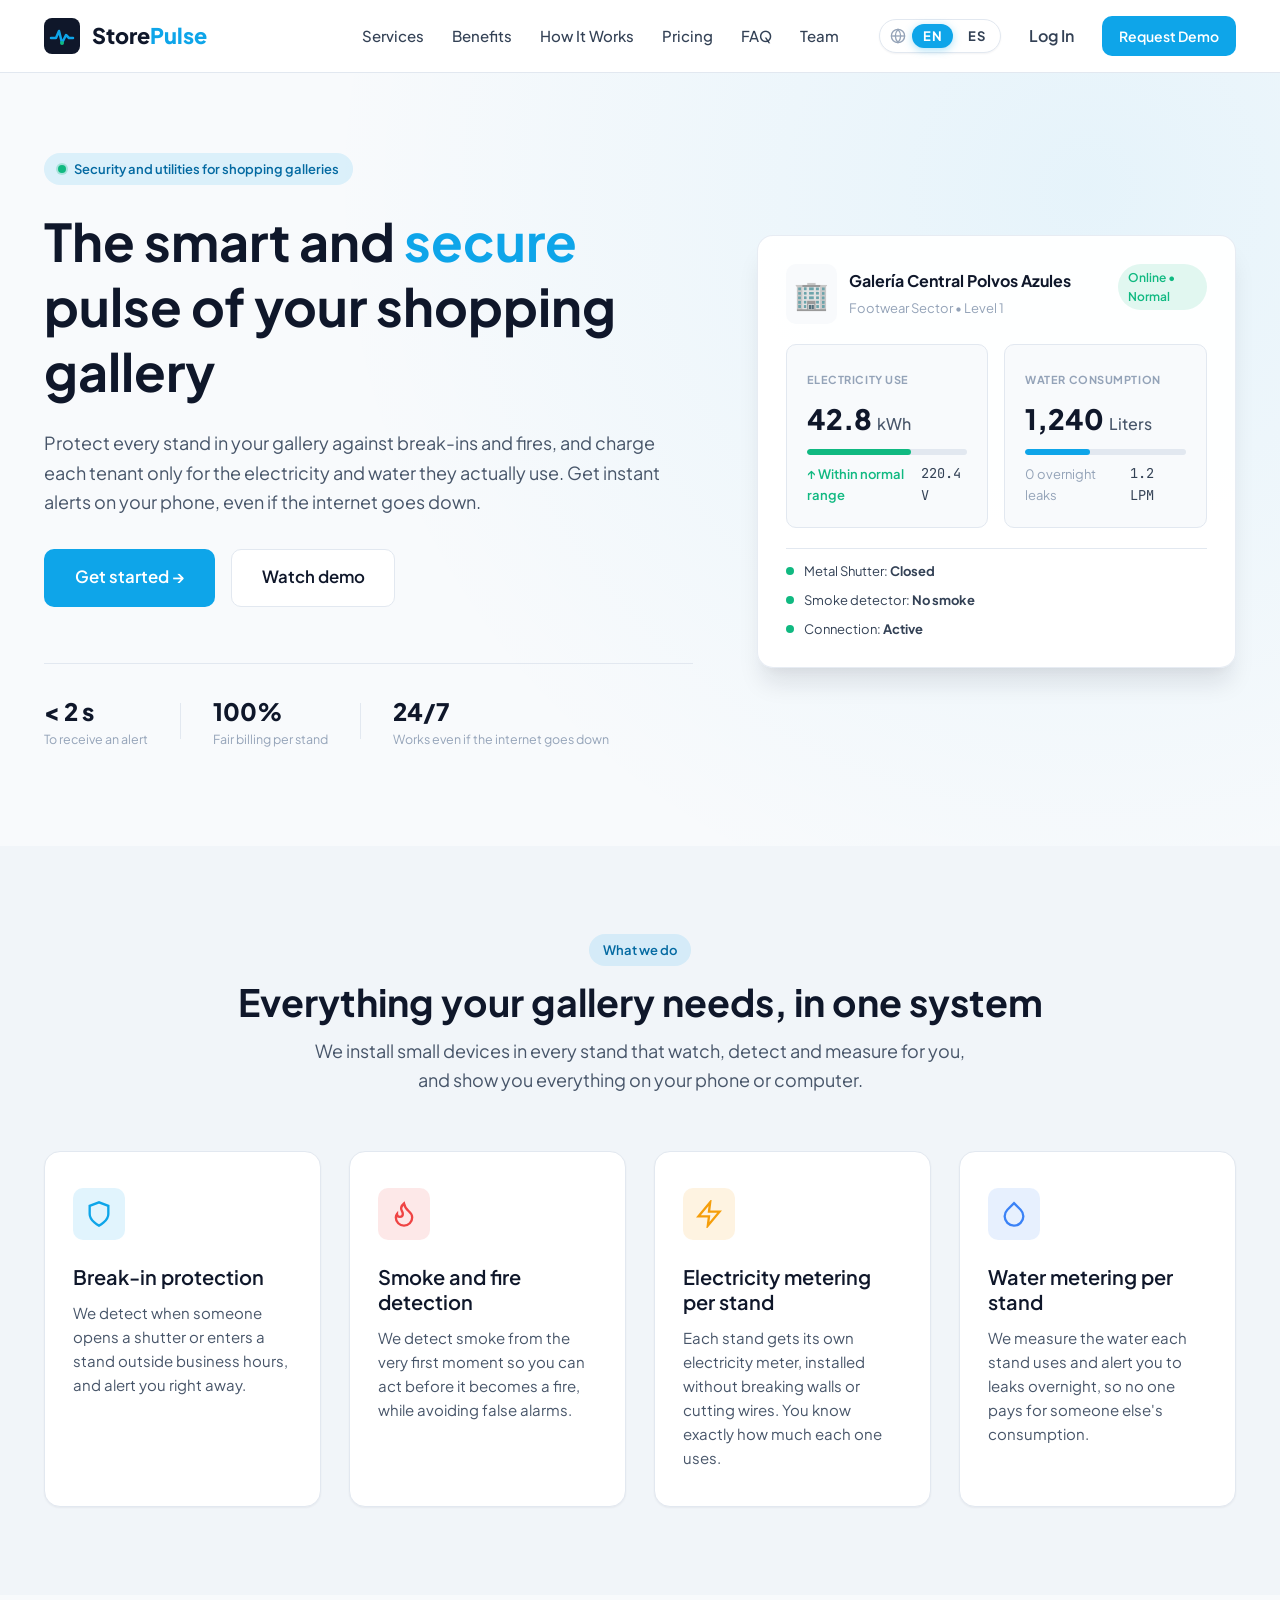
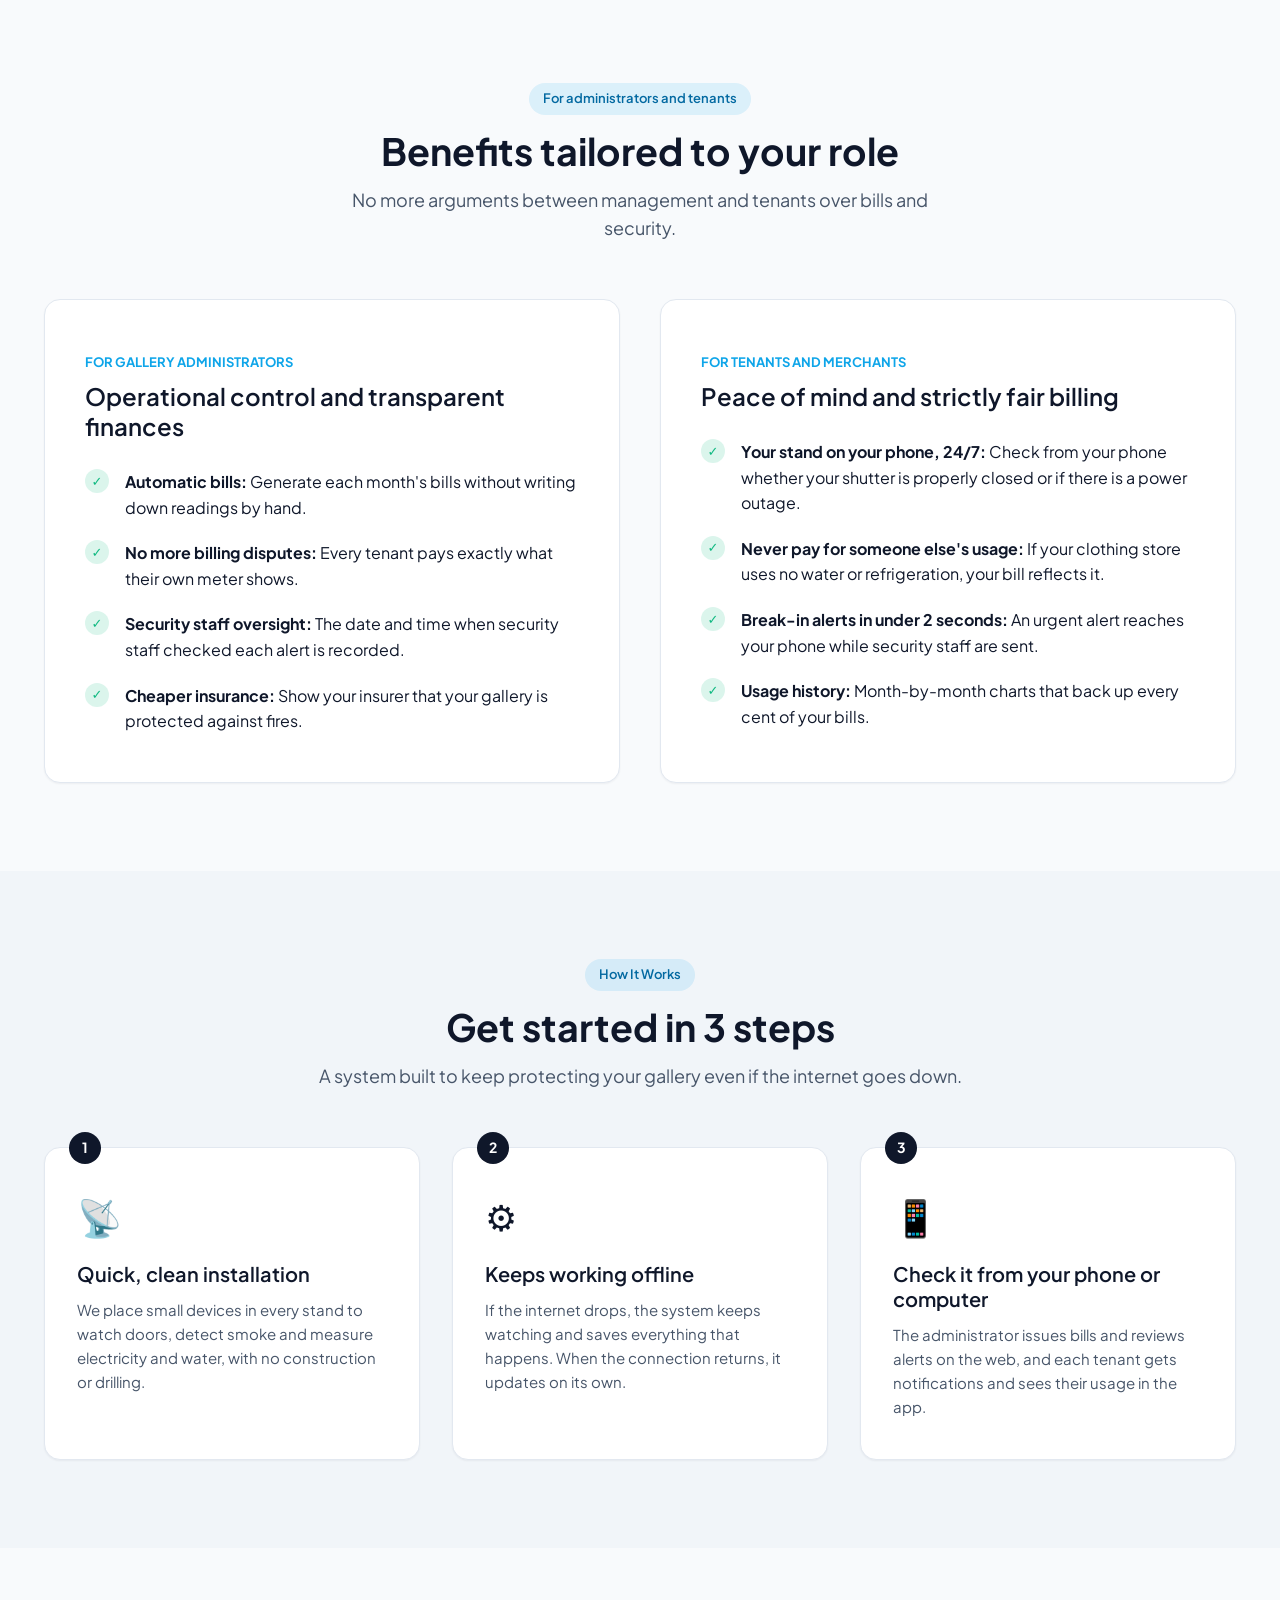
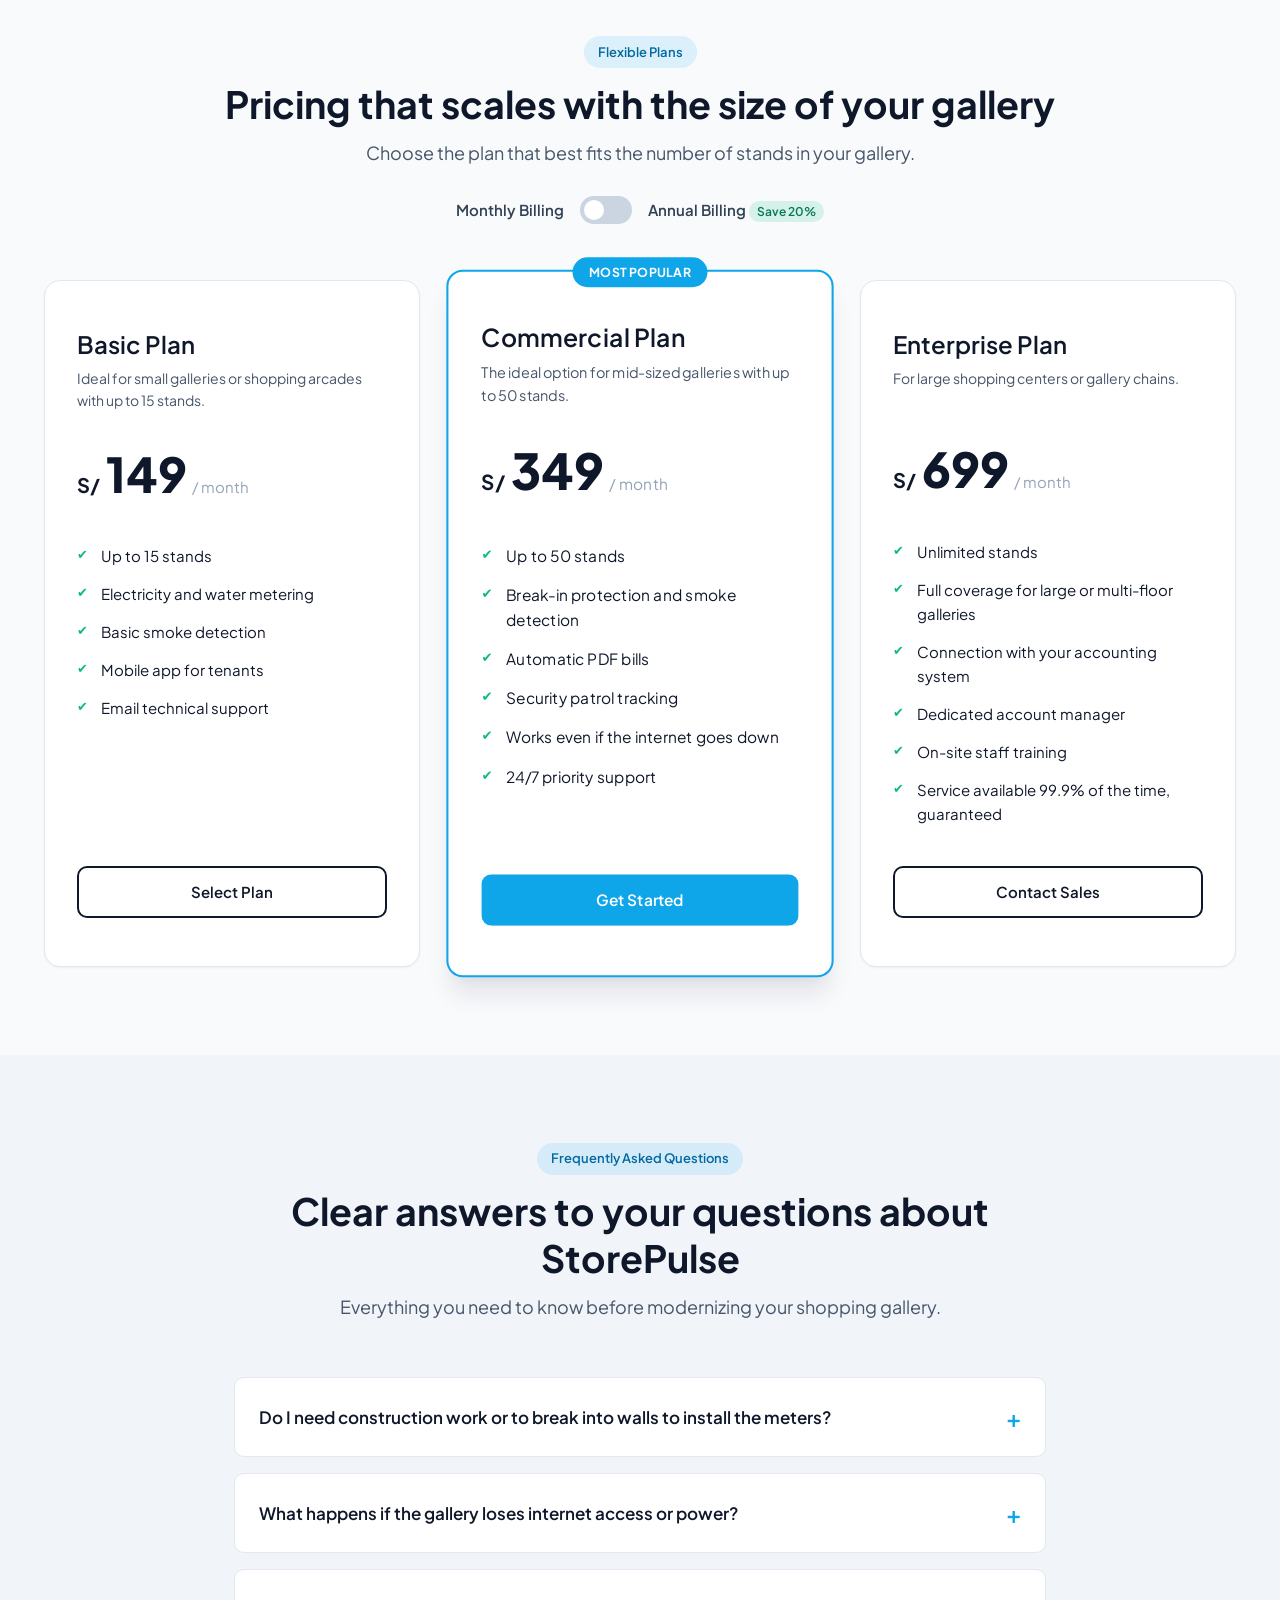
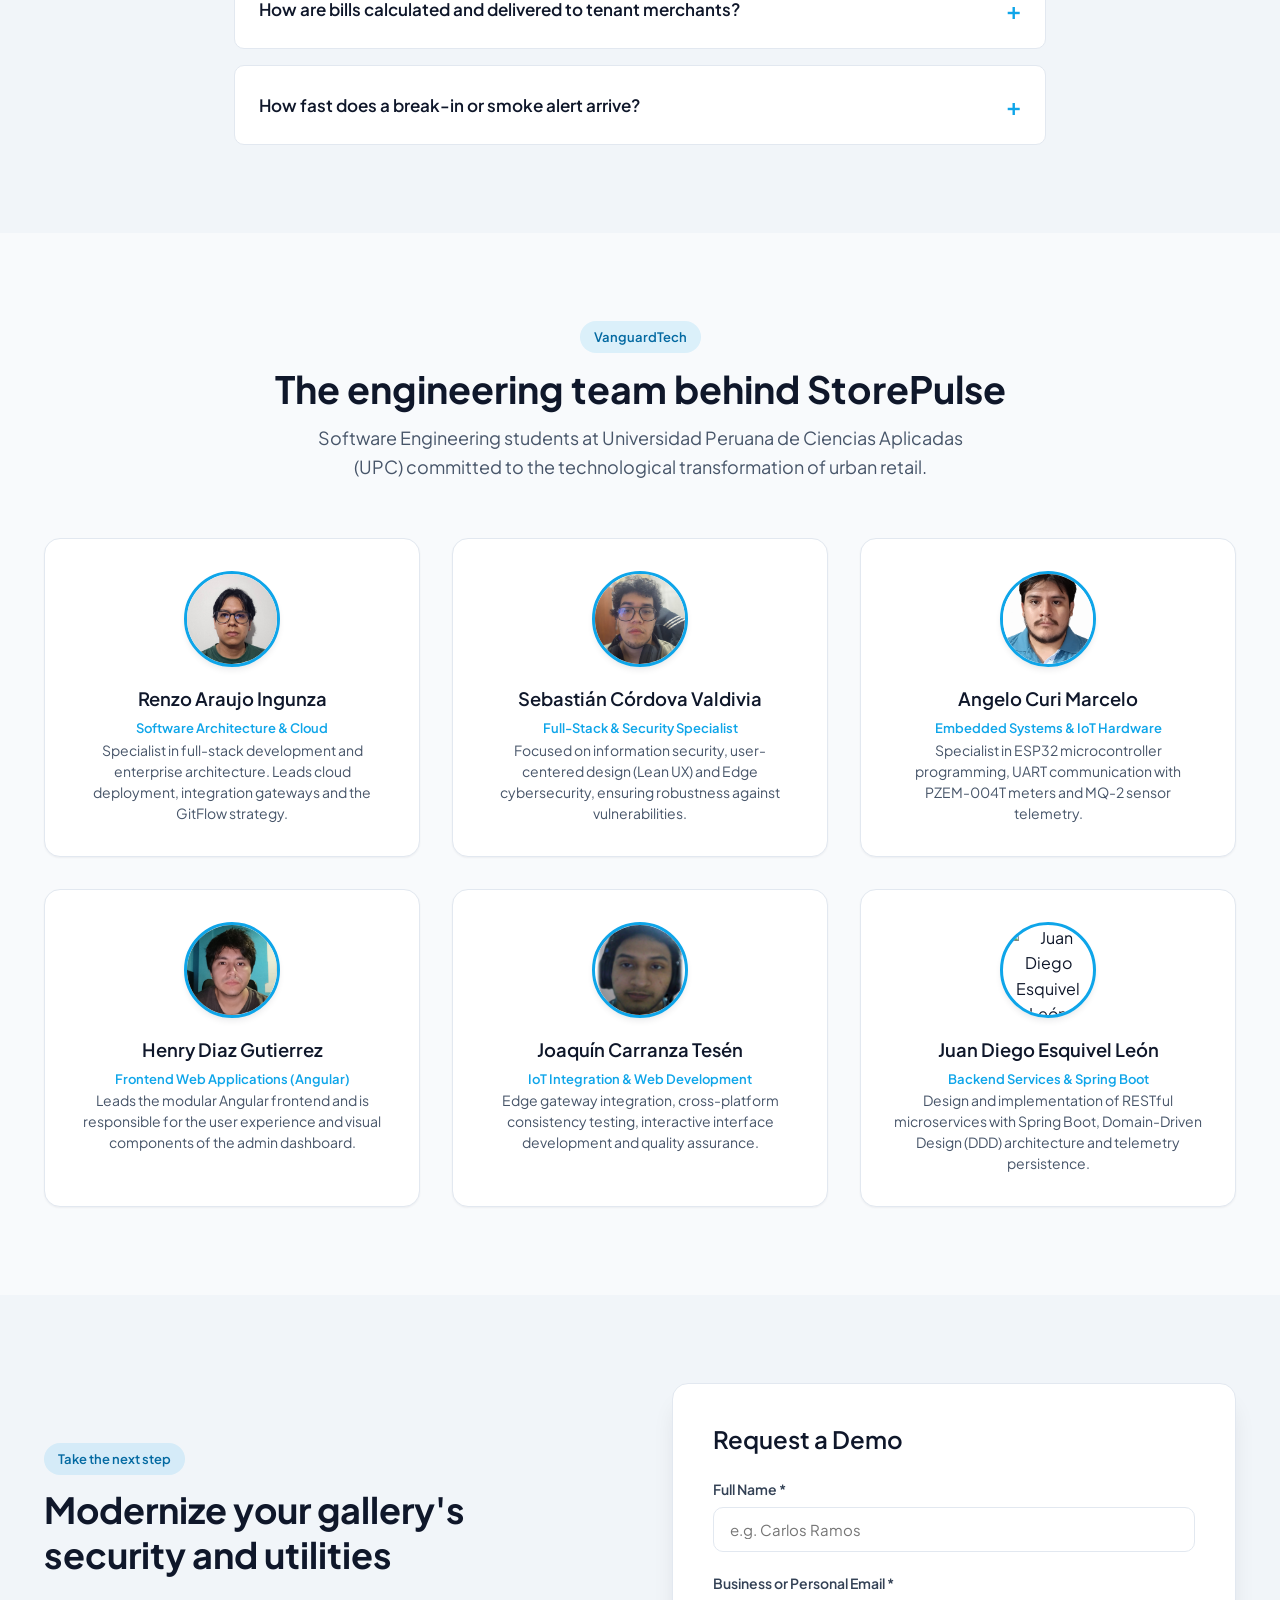
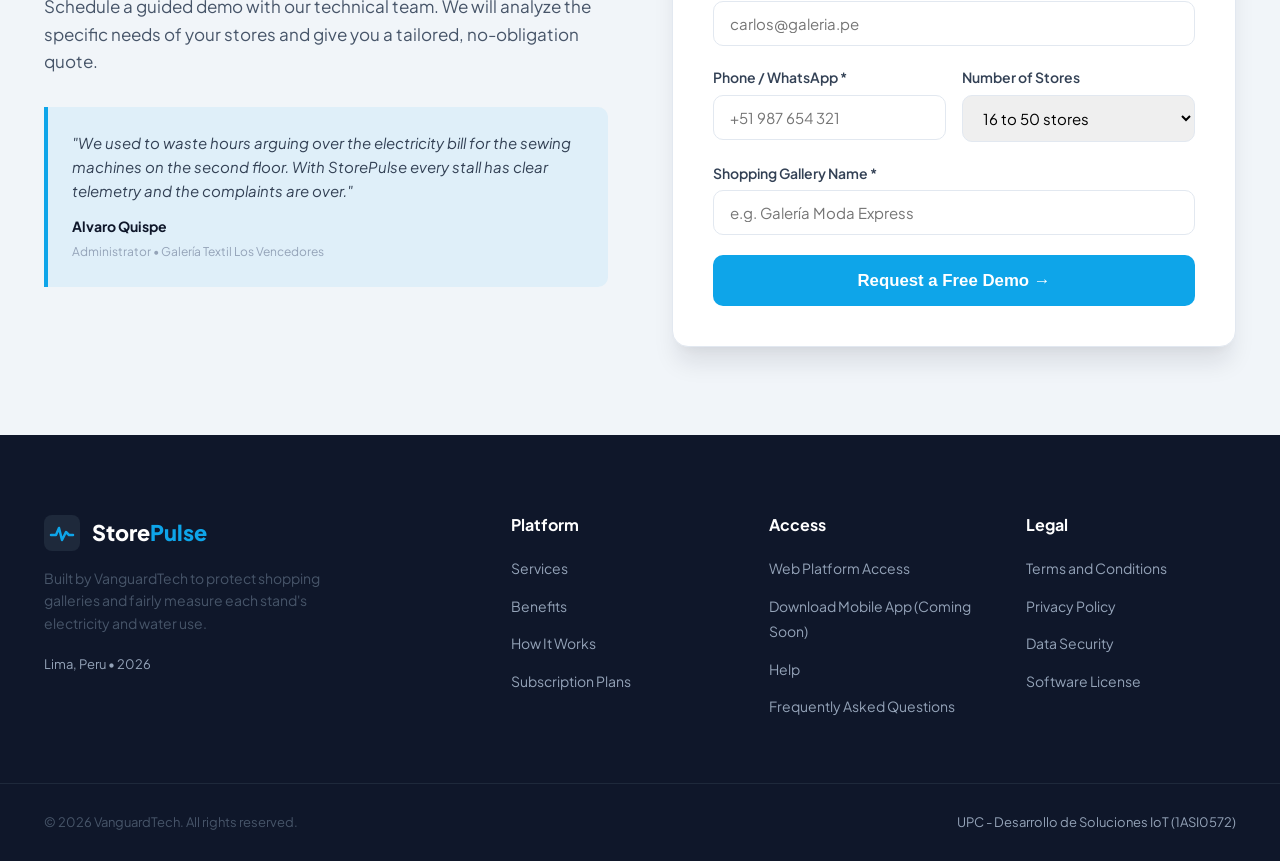
==== index.html @ ed956522 "feat: update team photo references" ====
<!DOCTYPE html>
<html lang="en">
<head>
    <meta charset="UTF-8">
    <meta name="viewport" content="width=device-width, initial-scale=1.0">
    <title data-i18n="meta.title">StorePulse | El pulso inteligente y seguro de tu galería comercial</title>

    <!-- SEO & Metadatos Canónicos -->
    <meta name="description" data-i18n-content="meta.description" content="Plataforma IoT de supervisión perimetral, detección temprana de incendios y sub-medición justa de luz y agua para galerías comerciales urbanas por VanguardTech.">
    <meta name="keywords" content="IoT, galería comercial, submedición, PZEM-004T, detección de humo, ESP32, seguridad perimetral, telemetría comercial, VanguardTech, StorePulse">
    <meta name="author" content="VanguardTech">
    <meta name="robots" content="index, follow">

    <!-- Open Graph / Redes Sociales -->
    <meta property="og:type" content="website">
    <meta property="og:title" content="StorePulse | Seguridad y cobro justo de luz y agua para galerías comerciales">
    <meta property="og:description" content="Protege cada stand contra robos e incendios, y acaba con las discusiones por los recibos de luz y agua.">
    <meta property="og:image" content="assets/branding/storepulse-preview.png">
    <meta property="og:url" content="https://storepulse.vanguardtech.pe/">

    <!-- Tipografía Oficial: Plus Jakarta Sans & JetBrains Mono -->
    <link rel="preconnect" href="https://fonts.googleapis.com">
    <link rel="preconnect" href="https://fonts.gstatic.com" crossorigin>
    <link href="https://fonts.googleapis.com/css2?family=JetBrains+Mono:wght@400;500;600&family=Plus+Jakarta+Sans:wght@400;500;600;700;800&display=swap" rel="stylesheet">

    <link rel="stylesheet" href="public/assets/styles/styles.css">
    <link rel="icon" type="image/svg+xml" href="data:image/svg+xml,<svg xmlns='http://www.w3.org/2000/svg' viewBox='0 0 24 24' fill='%230EA5E9'><path d='M12 2L2 7l10 5 10-5-10-5zm0 9l2.5-1.25L12 8.5l-2.5 1.25L12 11zm0 2.5l-5-2.5-5 2.5L12 22l10-8.5-5-2.5-5 2.5z'/></svg>">
</head>
<body>

<!-- ========================================================================= -->
<!-- 1. HEADER / NAVBAR STICKY (VS-01, VS-06)                                   -->
<!-- ========================================================================= -->
<header class="navbar" id="navbar">
    <div class="nav-container">
        <a href="#inicio" class="nav-brand">
            <!-- Logotipo SVG integrado -->
            <svg class="brand-logo" viewBox="0 0 36 36" fill="none" xmlns="http://www.w3.org/2000/svg">
                <rect width="36" height="36" rx="8" fill="#0F172A"/>
                <path d="M7 20L12 20L15 13L18 25L22 17L25 20L29 20" stroke="#0EA5E9" stroke-width="2.5" stroke-linecap="round" stroke-linejoin="round"/>
                <circle cx="18" cy="25" r="2" fill="#10B981"/>
            </svg>
            <span class="brand-text">Store<span class="brand-accent">Pulse</span></span>
        </a>

        <nav class="nav-menu" id="navMenu">
            <ul class="nav-links">
                <li><a href="#servicios" class="nav-link" data-i18n="nav.services">Servicios</a></li>
                <li><a href="#beneficios" class="nav-link" data-i18n="nav.benefits">Beneficios</a></li>
                <li><a href="#como-funciona" class="nav-link" data-i18n="nav.howItWorks">Cómo Funciona</a></li>
                <li><a href="#planes" class="nav-link" data-i18n="nav.plans">Planes</a></li>
                <li><a href="#faq" class="nav-link" data-i18n="nav.faq">FAQ</a></li>
                <li><a href="#equipo" class="nav-link" data-i18n="nav.team">Equipo</a></li>
            </ul>

            <div class="nav-actions">
                <!-- Selector de idioma ES / EN -->
                <div class="lang-switch" role="group" aria-label="Language" data-i18n-aria-label="nav.langGroup">
                    <svg class="lang-icon" viewBox="0 0 24 24" fill="none" stroke="currentColor" stroke-width="2" aria-hidden="true"><circle cx="12" cy="12" r="10"/><path d="M2 12h20"/><path d="M12 2a15.3 15.3 0 0 1 4 10 15.3 15.3 0 0 1-4 10 15.3 15.3 0 0 1-4-10 15.3 15.3 0 0 1 4-10z"/></svg>
                    <button type="button" class="lang-option active" data-lang="en" aria-pressed="true" title="English">EN</button>
                    <button type="button" class="lang-option" data-lang="es" aria-pressed="false" title="Español">ES</button>
                </div>
                <a href="https://storepulse-web-app.web.app/iam/sign-in?returnUrl=%2Fdashboard" class="btn-text" target="_blank" rel="noopener noreferrer" data-i18n="nav.login">Iniciar Sesión</a>
                <a href="#contacto" class="btn btn-primary btn-sm" data-i18n="nav.requestDemo">Solicitar Demo</a>
            </div>
        </nav>

        <button class="nav-toggle" id="navToggle" aria-label="Abrir menú de navegación" data-i18n-aria-label="nav.menuAria">
            <span></span>
            <span></span>
            <span></span>
        </button>
    </div>
</header>

<main>
    <!-- ========================================================================= -->
    <!-- 2. HERO SECTION / PROPUESTA DE VALOR (VS-01)                              -->
    <!-- ========================================================================= -->
    <section class="hero-section" id="inicio">
        <div class="container hero-grid">
            <div class="hero-content">
                <div class="badge badge-accent">
                    <span class="status-indicator status-green"></span>
                    <span data-i18n="hero.badge">Ecosistema IoT para Galerías Comerciales</span>
                </div>
                <h1 class="hero-title" data-i18n="hero.title">
                    El pulso inteligente y <span class="highlight">seguro</span> de tu galería comercial
                </h1>
                <p class="hero-description" data-i18n="hero.description">
                    Monitoreo en tiempo real de seguridad perimetral, detección temprana de incendios y sub-medición exacta de agua y electricidad por local comercial. Elimina el prorrateo conflictivo y gestiona emergencias con telemetría en el Edge.
                </p>
                <div class="hero-cta-group">
                    <a href="#contacto" class="btn btn-primary btn-lg" data-i18n="hero.ctaPrimary">Comenzar ahora &rarr;</a>
                    <a href="#como-funciona" class="btn btn-secondary btn-lg" data-i18n="hero.ctaSecondary">Ver demostración</a>
                </div>

                <div class="hero-proof">
                    <div class="proof-metric">
                        <span class="proof-number">&lt; 2 s</span>
                        <span class="proof-label" data-i18n="hero.proofAlert">Tiempo de alerta crítica</span>
                    </div>
                    <div class="proof-divider"></div>
                    <div class="proof-metric">
                        <span class="proof-number">100%</span>
                        <span class="proof-label" data-i18n="hero.proofConsumption">Consumo individualizado</span>
                    </div>
                    <div class="proof-divider"></div>
                    <div class="proof-metric">
                        <span class="proof-number">24/7</span>
                        <span class="proof-label" data-i18n="hero.proofOffline">Operación local offline</span>
                    </div>
                </div>
            </div>

            <div class="hero-visual">
                <div class="telemetry-card-glass">
                    <div class="glass-header">
                        <div class="gallery-badge">
                            <span class="gallery-icon">&#127970;</span>
                            <div>
                                <strong>Galería Central Polvos Azules</strong>
                                <span class="text-caption" data-i18n="hero.gallerySector">Sector Calzado &bull; Nivel 1</span>
                            </div>
                        </div>
                        <span class="badge-status badge-success" data-i18n="hero.status">En línea &bull; Normal</span>
                    </div>

                    <!-- Panel de telemetría simulada en tiempo real -->
                    <div class="telemetry-widgets">
                        <div class="widget-metric">
                            <span class="widget-title" data-i18n="hero.energyTitle">ENERGÍA ACTIVA (PZEM-004T)</span>
                            <div class="metric-value">42.8 <span class="metric-unit">kWh</span></div>
                            <div class="metric-progress-bar">
                                <div class="metric-progress-fill" style="width: 65%;"></div>
                            </div>
                            <div class="widget-footer">
                                <span class="text-caption text-success" data-i18n="hero.energyTrend">&uarr; Normal vs. Línea base</span>
                                <span class="text-mono">220.4 V</span>
                            </div>
                        </div>

                        <div class="widget-metric">
                            <span class="widget-title" data-i18n="hero.waterTitle">CONSUMO DE AGUA (YF-S201)</span>
                            <div class="metric-value">1,240 <span class="metric-unit" data-i18n="hero.waterUnit">Litros</span></div>
                            <div class="metric-progress-bar">
                                <div class="metric-progress-fill fill-cyan" style="width: 40%;"></div>
                            </div>
                            <div class="widget-footer">
                                <span class="text-caption" data-i18n="hero.waterLeaks">0 fugas nocturnas</span>
                                <span class="text-mono">1.2 LPM</span>
                            </div>
                        </div>
                    </div>

                    <div class="security-strip">
                        <div class="sensor-pill">
                            <span class="status-dot dot-green"></span>
                            <span data-i18n="hero.sensorShutter">Cortina Metálica: <strong>Cerrada</strong></span>
                        </div>
                        <div class="sensor-pill">
                            <span class="status-dot dot-green"></span>
                            <span data-i18n="hero.sensorSmoke">Sensor Humo MQ-2: <strong>Limpio</strong></span>
                        </div>
                        <div class="sensor-pill">
                            <span class="status-dot dot-green"></span>
                            <span data-i18n="hero.sensorNetwork">Modo Red: <strong>Edge Gateway</strong></span>
                        </div>
                    </div>
                </div>
            </div>
        </div>
    </section>

    <!-- ========================================================================= -->
    <!-- 3. WHAT WE OFFER / SOLUCIONES IOT (VS-01)                                 -->
    <!-- ========================================================================= -->
    <section class="section section-alt" id="servicios">
        <div class="container">
            <div class="section-header text-center">
                <span class="badge badge-accent" data-i18n="services.badge">Soluciones Integrales</span>
                <h2 class="section-title" data-i18n="services.title">Tecnología de precisión para recintos comerciales</h2>
                <p class="section-subtitle" data-i18n="services.subtitle">
                    Arquitectura articulada entre nodos sensores en locales, pasarelas locales Edge y plataformas en la nube.
                </p>
            </div>

            <div class="grid-cards-4">
                <article class="service-card">
                    <div class="card-icon-wrapper icon-cyan">
                        <svg viewBox="0 0 24 24" fill="none" stroke="currentColor" stroke-width="2"><path d="M12 22s8-4 8-10V5l-8-3-8 3v7c0 6 8 10 8 10z"/></svg>
                    </div>
                    <h3 class="card-title" data-i18n="services.security.title">Seguridad Perimetral IoT</h3>
                    <p class="card-text" data-i18n="services.security.text">
                        Sensores magnéticos de apertura en cortinas metálicas y detección de movimiento PIR fuera del horario comercial, activando protocolos inmediatos.
                    </p>
                </article>

                <article class="service-card">
                    <div class="card-icon-wrapper icon-red">
                        <svg viewBox="0 0 24 24" fill="none" stroke="currentColor" stroke-width="2"><path d="M8.5 14.5A2.5 2.5 0 0 0 11 12c0-1.38-.5-2-1-3-1.072-2.143-.224-4.054 2-6 .5 2.5 2 4.9 4 6.5 2 1.6 3 3.5 3 5.5a7 7 0 1 1-14 0c0-1.153.433-2.294 1-3a2.5 2.5 0 0 0 2.5 2.5z"/></svg>
                    </div>
                    <h3 class="card-title" data-i18n="services.smoke.title">Detección de Humo & Fuego</h3>
                    <p class="card-text" data-i18n="services.smoke.text">
                        Monitoreo químico de gases y concentración de humo mediante sensores MQ-2 calibrados para suprimir falsos positivos y actuar antes de siniestros.
                    </p>
                </article>

                <article class="service-card">
                    <div class="card-icon-wrapper icon-amber">
                        <svg viewBox="0 0 24 24" fill="none" stroke="currentColor" stroke-width="2"><polygon points="13 2 3 14 12 14 11 22 21 10 12 10 13 2"/></svg>
                    </div>
                    <h3 class="card-title" data-i18n="services.power.title">Sub-medición Eléctrica</h3>
                    <p class="card-text" data-i18n="services.power.text">
                        Medidores PZEM-004T con transformador de corriente no invasivo. Registra voltaje, factor de potencia y kWh exactos consumidos en cada tienda.
                    </p>
                </article>

                <article class="service-card">
                    <div class="card-icon-wrapper icon-blue">
                        <svg viewBox="0 0 24 24" fill="none" stroke="currentColor" stroke-width="2"><path d="M12 2.69l5.66 5.66a8 8 0 1 1-11.31 0z"/></svg>
                    </div>
                    <h3 class="card-title" data-i18n="services.water.title">Telemetría de Agua Potable</h3>
                    <p class="card-text" data-i18n="services.water.text">
                        Caudalímetros de efecto Hall YF-S201 con detección de fugas nocturnas por goteo y lectura precisa en litros para eliminar el cobro por prorrateo.
                    </p>
                </article>
            </div>
        </div>
    </section>

    <!-- ========================================================================= -->
    <!-- 4. BENEFICIOS SEGÚN SEGMENTO (VS-02)                                      -->
    <!-- ========================================================================= -->
    <section class="section" id="beneficios">
        <div class="container">
            <div class="section-header text-center">
                <span class="badge badge-accent" data-i18n="benefits.badge">Propuesta de Valor Diferenciada</span>
                <h2 class="section-title" data-i18n="benefits.title">Beneficios hechos a la medida de tu rol</h2>
                <p class="section-subtitle" data-i18n="benefits.subtitle">
                    Resolvemos las fricciones históricas entre la junta directiva y los comerciantes arrendatarios.
                </p>
            </div>

            <div class="benefits-grid">
                <!-- Segmento 1: Administradores -->
                <div class="benefit-box">
                    <div class="benefit-header">
                        <span class="role-badge" data-i18n="benefits.admin.role">Para Administradores de Galerías</span>
                        <h3 data-i18n="benefits.admin.title">Control operativo y finanzas transparentes</h3>
                    </div>
                    <ul class="benefit-list">
                        <li>
                            <span class="check-icon">&#10003;</span>
                            <div data-i18n="benefits.admin.item1">
                                <strong>Liquidación automatizada de recibos:</strong> Emite liquidaciones mensuales sin necesidad de lecturas manuales en pizarras o libretas.
                            </div>
                        </li>
                        <li>
                            <span class="check-icon">&#10003;</span>
                            <div data-i18n="benefits.admin.item2">
                                <strong>Eliminación de disputas por prorrateo:</strong> Cada comerciante paga exactamente lo que marca su medidor verificado.
                            </div>
                        </li>
                        <li>
                            <span class="check-icon">&#10003;</span>
                            <div data-i18n="benefits.admin.item3">
                                <strong>Supervisión de guardias y rondas:</strong> Registro con timestamp verificable de verificaciones físicas de alertas en pasillos.
                            </div>
                        </li>
                        <li>
                            <span class="check-icon">&#10003;</span>
                            <div data-i18n="benefits.admin.item4">
                                <strong>Reducción de primas de seguro:</strong> Infraestructura de mitigación de incendios auditable y certificable.
                            </div>
                        </li>
                    </ul>
                </div>

                <!-- Segmento 2: Inquilinos -->
                <div class="benefit-box">
                    <div class="benefit-header">
                        <span class="role-badge" data-i18n="benefits.tenant.role">Para Inquilinos y Comerciantes</span>
                        <h3 data-i18n="benefits.tenant.title">Paz mental y cobros estrictamente justos</h3>
                    </div>
                    <ul class="benefit-list">
                        <li>
                            <span class="check-icon">&#10003;</span>
                            <div data-i18n="benefits.tenant.item1">
                                <strong>Acceso móvil 24/7 a su local:</strong> Revisa desde tu celular si tu cortina quedó bien cerrada o si hay corte eléctrico.
                            </div>
                        </li>
                        <li>
                            <span class="check-icon">&#10003;</span>
                            <div data-i18n="benefits.tenant.item2">
                                <strong>Cero subsidio de consumos ajenos:</strong> Si tu tienda de ropa no usa agua ni refrigeración, tu factura mensual lo refleja.
                            </div>
                        </li>
                        <li>
                            <span class="check-icon">&#10003;</span>
                            <div data-i18n="benefits.tenant.item3">
                                <strong>Alerta de intrusión en &lt; 2 segundos:</strong> Notificación push crítica inmediata mientras se despacha al personal de seguridad.
                            </div>
                        </li>
                        <li>
                            <span class="check-icon">&#10003;</span>
                            <div data-i18n="benefits.tenant.item4">
                                <strong>Historial de consumo auditable:</strong> Gráficas comparativas por mes que sustentan cada centavo de tus servicios.
                            </div>
                        </li>
                    </ul>
                </div>
            </div>
        </div>
    </section>

    <!-- ========================================================================= -->
    <!-- 5. CÓMO FUNCIONA / FLUJO DE LA SOLUCIÓN (VS-03)                            -->
    <!-- ========================================================================= -->
    <section class="section section-alt" id="como-funciona">
        <div class="container">
            <div class="section-header text-center">
                <span class="badge badge-accent" data-i18n="how.badge">Flujo Operativo</span>
                <h2 class="section-title" data-i18n="how.title">De la señal física a tu pantalla en 3 pasos</h2>
                <p class="section-subtitle" data-i18n="how.subtitle">
                    Arquitectura de hardware distribuido y telemetría edge diseñada para operar incluso sin conexión a internet.
                </p>
            </div>

            <div class="steps-container">
                <div class="step-card">
                    <div class="step-badge">1</div>
                    <div class="step-icon">&#128225;</div>
                    <h3 class="step-title" data-i18n="how.step1.title">Instalación No Invasiva</h3>
                    <p class="step-text" data-i18n="how.step1.text">
                        Nodos ESP32 equipados con sensores magnéticos, MQ-2, PZEM-004T y YF-S201 instalados en cada local sin necesidad de costosas obras civiles ni perforaciones estructurales.
                    </p>
                </div>

                <div class="step-card">
                    <div class="step-badge">2</div>
                    <div class="step-icon">&#9881;</div>
                    <h3 class="step-title" data-i18n="how.step2.title">Edge Gateway & LittleFS</h3>
                    <p class="step-text" data-i18n="how.step2.text">
                        Los datos se consolidan localmente en la pasarela de la galería. Si la conexión a internet cae, los eventos y consumos se protegen en la memoria flash local para sincronización posterior.
                    </p>
                </div>

                <div class="step-card">
                    <div class="step-badge">3</div>
                    <div class="step-icon">&#128241;</div>
                    <h3 class="step-title" data-i18n="how.step3.title">Gestión Web & App Móvil</h3>
                    <p class="step-text" data-i18n="how.step3.text">
                        Los administradores liquidan recibos y supervisan alertas desde el panel web, mientras los inquilinos y guardias reciben notificaciones push y consultan telemetría en la app móvil.
                    </p>
                </div>
            </div>
        </div>
    </section>

    <!-- ========================================================================= -->
    <!-- 6. PLANES DE SUSCRIPCIÓN / PRICING TABLE (VS-04)                          -->
    <!-- ========================================================================= -->
    <section class="section" id="planes">
        <div class="container">
            <div class="section-header text-center">
                <span class="badge badge-accent" data-i18n="plans.badge">Planes Flexibles</span>
                <h2 class="section-title" data-i18n="plans.title">Precios adaptados a las dimensiones de tu galería</h2>
                <p class="section-subtitle" data-i18n="plans.subtitle">
                    Elige el plan SaaS que mejor se adapte a tu número de locales comerciales monitoreados.
                </p>

                <!-- Toggle Mensual / Anual -->
                <div class="billing-toggle-container">
                    <span class="billing-option" id="labelMonthly" data-i18n="plans.billingMonthly">Facturación Mensual</span>
                    <label class="switch">
                        <input type="checkbox" id="billingToggle">
                        <span class="slider round"></span>
                    </label>
                    <span class="billing-option" id="labelAnnual" data-i18n="plans.billingAnnual">
              Facturación Anual <span class="badge-discount">Ahorra 20%</span>
            </span>
                </div>
            </div>

            <div class="pricing-grid">
                <!-- Plan Básico -->
                <div class="pricing-card">
                    <div class="pricing-header">
                        <h3 class="plan-name" data-i18n="plans.basic.name">Plan Básico</h3>
                        <p class="plan-desc" data-i18n="plans.basic.desc">Ideal para galerías pequeñas o pasajes comerciales de hasta 15 locales.</p>
                        <div class="price-box">
                            <span class="currency">S/</span>
                            <span class="price-value" data-monthly="149" data-annual="119">149</span>
                            <span class="period" data-i18n="plans.perMonth">/ mes</span>
                        </div>
                    </div>
                    <ul class="pricing-features">
                        <li data-i18n="plans.basic.f1">Hasta 15 locales comerciales</li>
                        <li data-i18n="plans.basic.f2">Monitoreo de energía y agua</li>
                        <li data-i18n="plans.basic.f3">Detección básica de humo</li>
                        <li data-i18n="plans.basic.f4">App móvil para inquilinos</li>
                        <li data-i18n="plans.basic.f5">Soporte técnico por correo</li>
                    </ul>
                    <a href="#contacto" class="btn btn-outline btn-block" data-i18n="plans.basic.cta">Seleccionar Plan</a>
                </div>

                <!-- Plan Comercial (Destacado) -->
                <div class="pricing-card pricing-featured">
                    <div class="featured-ribbon" data-i18n="plans.popular">Más Popular</div>
                    <div class="pricing-header">
                        <h3 class="plan-name" data-i18n="plans.commercial.name">Plan Comercial</h3>
                        <p class="plan-desc" data-i18n="plans.commercial.desc">La solución estándar para galerías medianas de hasta 50 locales.</p>
                        <div class="price-box">
                            <span class="currency">S/</span>
                            <span class="price-value" data-monthly="349" data-annual="279">349</span>
                            <span class="period" data-i18n="plans.perMonth">/ mes</span>
                        </div>
                    </div>
                    <ul class="pricing-features">
                        <li data-i18n="plans.commercial.f1">Hasta 50 locales comerciales</li>
                        <li data-i18n="plans.commercial.f2">Seguridad perimetral + Humo MQ-2</li>
                        <li data-i18n="plans.commercial.f3">Liquidación de recibos PDF automática</li>
                        <li data-i18n="plans.commercial.f4">Módulo de rondas para guardias</li>
                        <li data-i18n="plans.commercial.f5">Respaldo offline LittleFS activado</li>
                        <li data-i18n="plans.commercial.f6">Soporte prioritario 24/7</li>
                    </ul>
                    <a href="#contacto" class="btn btn-primary btn-block" data-i18n="plans.commercial.cta">Comenzar Ahora</a>
                </div>

                <!-- Plan Corporativo -->
                <div class="pricing-card">
                    <div class="pricing-header">
                        <h3 class="plan-name" data-i18n="plans.corporate.name">Plan Corporativo</h3>
                        <p class="plan-desc" data-i18n="plans.corporate.desc">Para grandes conglomerados comerciales o cadenas de galerías urbanas.</p>
                        <div class="price-box">
                            <span class="currency">S/</span>
                            <span class="price-value" data-monthly="699" data-annual="559">699</span>
                            <span class="period" data-i18n="plans.perMonth">/ mes</span>
                        </div>
                    </div>
                    <ul class="pricing-features">
                        <li data-i18n="plans.corporate.f1">Locales comerciales ilimitados</li>
                        <li data-i18n="plans.corporate.f2">Múltiples pasarelas Edge Gateways</li>
                        <li data-i18n="plans.corporate.f3">Integración API con sistemas contables</li>
                        <li data-i18n="plans.corporate.f4">Gestor de cuenta dedicado</li>
                        <li data-i18n="plans.corporate.f5">Capacitación presencial al personal</li>
                        <li data-i18n="plans.corporate.f6">SLA garantizado de 99.9%</li>
                    </ul>
                    <a href="#contacto" class="btn btn-outline btn-block" data-i18n="plans.corporate.cta">Contactar Ventas</a>
                </div>
            </div>
        </div>
    </section>

    <!-- ========================================================================= -->
    <!-- 7. PREGUNTAS FRECUENTES / FAQ ACCORDION (VS-05)                           -->
    <!-- ========================================================================= -->
    <section class="section section-alt" id="faq">
        <div class="container container-narrow">
            <div class="section-header text-center">
                <span class="badge badge-accent" data-i18n="faq.badge">Preguntas Frecuentes</span>
                <h2 class="section-title" data-i18n="faq.title">Respuestas claras a tus dudas sobre StorePulse</h2>
                <p class="section-subtitle" data-i18n="faq.subtitle">
                    Todo lo que necesitas saber antes de modernizar tu galería comercial.
                </p>
            </div>

            <div class="faq-accordion">
                <div class="faq-item">
                    <button class="faq-question">
                        <span data-i18n="faq.q1">¿Es necesario realizar obras civiles o picar paredes para instalar los medidores?</span>
                        <span class="faq-icon">+</span>
                    </button>
                    <div class="faq-answer">
                        <p data-i18n="faq.a1">No. Los medidores eléctricos PZEM-004T utilizan transformadores de corriente de núcleo dividido tipo gancho no invasivo, los cuales se abrazan al alimentador principal de cada tablero sin interrumpir el cableado existente. Los caudalímetros de agua se instalan en las llaves de paso con adaptadores rápidos estándar.</p>
                    </div>
                </div>

                <div class="faq-item">
                    <button class="faq-question">
                        <span data-i18n="faq.q2">¿Qué ocurre si la galería se queda sin internet o sin energía eléctrica?</span>
                        <span class="faq-icon">+</span>
                    </button>
                    <div class="faq-answer">
                        <p data-i18n="faq.a2">El sistema cuenta con resiliencia de hardware de dos niveles: 1) Cada nodo IoT incorpora una batería de respaldo 18650 para mantener la supervisión de intrusión y humo durante cortes de luz. 2) Ante la pérdida de internet, el sistema almacena todos los eventos y mediciones en la memoria flash local (LittleFS), sincronizándose automáticamente al restablecerse el enlace.</p>
                    </div>
                </div>

                <div class="faq-item">
                    <button class="faq-question">
                        <span data-i18n="faq.q3">¿Cómo se calculan y entregan los recibos a los comerciantes inquilinos?</span>
                        <span class="faq-icon">+</span>
                    </button>
                    <div class="faq-answer">
                        <p data-i18n="faq.a3">El sistema multiplica la lectura acumulada en kWh y litros por la tarifa oficial configurada por la administración. Cada fin de ciclo, genera automáticamente recibos en PDF individuales con desglose cuantitativo y gráfico, los cuales llegan directamente a la app móvil del comerciante.</p>
                    </div>
                </div>

                <div class="faq-item">
                    <button class="faq-question">
                        <span data-i18n="faq.q4">¿Qué tan rápido reciben los inquilinos y guardias una alerta de intrusión o humo?</span>
                        <span class="faq-icon">+</span>
                    </button>
                    <div class="faq-answer">
                        <p data-i18n="faq.a4">Las alertas de emergencia tienen máxima prioridad semántica. El procesamiento en el Edge Gateway dispara la notificación push crítica hacia los teléfonos de los vigilantes y del dueño del local en menos de dos segundos (&lt; 2 s), activando un banner persistente y vibración acústica continua.</p>
                    </div>
                </div>
            </div>
        </div>
    </section>

    <!-- ========================================================================= -->
    <!-- 8. SOBRE NOSOTROS Y NUESTRO EQUIPO (VS-07)                                 -->
    <!-- ========================================================================= -->
    <section class="section" id="equipo">
        <div class="container">
            <div class="section-header text-center">
                <span class="badge badge-accent">VanguardTech</span>
                <h2 class="section-title" data-i18n="team.title">El equipo de ingeniería detrás de StorePulse</h2>
                <p class="section-subtitle" data-i18n="team.subtitle">
                    Estudiantes de Ingeniería de Software de la Universidad Peruana de Ciencias Aplicadas (UPC) comprometidos con la transformación tecnológica de los comercios urbanos.
                </p>
            </div>
            <div class="team-grid">
                <!-- 1. Renzo Araujo Ingunza -->
                <div class="team-card">
                    <div class="team-avatar">
                        <img src="public/assets/images/team/renzo_araujo.jpeg" alt="Renzo Araujo Ingunza">
                    </div>
                    <div class="team-info">
                        <h3 class="team-name">Renzo Araujo Ingunza</h3>
                        <span class="team-role">Software Architecture & Cloud</span>
                        <p class="team-bio" data-i18n="team.bio.renzo">Especialista en desarrollo full-stack y arquitectura empresarial. Lidera el despliegue en la nube, las pasarelas de integración y la estrategia GitFlow.</p>
                    </div>
                </div>

                <!-- 2. Sebastián Córdova Valdivia -->
                <div class="team-card">
                    <div class="team-avatar">
                        <img src="public/assets/images/team/sebastian_cordova.jpeg" alt="Sebastián Córdova Valdivia">
                    </div>
                    <div class="team-info">
                        <h3 class="team-name">Sebastián Córdova Valdivia</h3>
                        <span class="team-role">Full-Stack & Security Specialist</span>
                        <p class="team-bio" data-i18n="team.bio.sebastian">Enfocado en seguridad informática, diseño centrado en el usuario (Lean UX) y ciberseguridad en el Edge, garantizando robustez ante vulnerabilidades.</p>
                    </div>
                </div>

                <!-- 3. Angelo Curi Marcelo -->
                <div class="team-card">
                    <div class="team-avatar">
                        <img src="public/assets/images/team/angelo_curi.jpeg" alt="Angelo Curi Marcelo">
                    </div>
                    <div class="team-info">
                        <h3 class="team-name">Angelo Curi Marcelo</h3>
                        <span class="team-role">Embedded Systems & IoT Hardware</span>
                        <p class="team-bio" data-i18n="team.bio.angelo">Especialista en programación de microcontroladores ESP32, comunicación UART con medidores PZEM-004T y telemetría de sensores MQ-2.</p>
                    </div>
                </div>

                <!-- 4. Henry Diaz Gutierrez -->
                <div class="team-card">
                    <div class="team-avatar">
                        <img src="public/assets/images/team/henry_diaz.jpeg" alt="Henry Diaz Gutierrez">
                    </div>
                    <div class="team-info">
                        <h3 class="team-name">Henry Diaz Gutierrez</h3>
                        <span class="team-role">Frontend Web Applications (Angular)</span>
                        <p class="team-bio" data-i18n="team.bio.henry">Líder del frontend modular con Angular, responsable de la experiencia de usuario y componentes visuales del panel de administración.</p>
                    </div>
                </div>

                <!-- 5. Joaquín Carranza Tesén -->
                <div class="team-card">
                    <div class="team-avatar">
                        <img src="public/assets/images/team/joaquin-carranza.png" alt="Joaquín Carranza Tesén">
                    </div>
                    <div class="team-info">
                        <h3 class="team-name">Joaquín Carranza Tesén</h3>
                        <span class="team-role">IoT Integration & Web Development</span>
                        <p class="team-bio" data-i18n="team.bio.joaquin">Integración de pasarelas Edge, pruebas de consistencia cross-platform, desarrollo de interfaces interactivas y control de calidad.</p>
                    </div>
                </div>

                <!-- 6. Miguel Juan Diego Esquivel León -->
                <div class="team-card">
                    <div class="team-avatar">
                        <img src="https://ui-avatars.com/api/?name=Juan+Diego+Esquivel&background=0F172A&color=0EA5E9" alt="Juan Diego Esquivel León">
                    </div>
                    <div class="team-info">
                        <h3 class="team-name">Juan Diego Esquivel León</h3>
                        <span class="team-role">Backend Services & Spring Boot</span>
                        <p class="team-bio" data-i18n="team.bio.juanDiego">Diseño e implementación de microservicios RESTful con Spring Boot, arquitectura Domain-Driven Design (DDD) y persistencia de telemetría.</p>
                    </div>
                </div>
            </div>
        </div>
    </section>

    <!-- ========================================================================= -->
    <!-- 9. TESTIMONIOS Y FORMULARIO DE CONTACTO / DEMO (VS-06)                    -->
    <!-- ========================================================================= -->
    <section class="section section-alt" id="contacto">
        <div class="container">
            <div class="cta-contact-wrapper">
                <div class="cta-info">
                    <span class="badge badge-accent" data-i18n="contact.badge">Da el siguiente paso</span>
                    <h2 class="cta-title" data-i18n="contact.title">Moderniza la seguridad y los servicios de tu galería</h2>
                    <p class="cta-text" data-i18n="contact.text">
                        Agenda una demostración guiada con nuestro equipo técnico. Analizaremos las necesidades particulares de tus locales y te brindaremos un presupuesto a medida sin compromiso.
                    </p>

                    <div class="quote-card">
                        <p class="quote-text" data-i18n="contact.quote">
                            "Antes perdíamos horas discutiendo por el recibo de luz de las máquinas de coser del segundo piso. Con StorePulse cada puesto tiene su telemetría clara y se acabaron las quejas."
                        </p>
                        <div class="quote-author">
                            <strong>Alvaro Quispe</strong>
                            <span data-i18n="contact.quoteRole">Administrador &bull; Galería Textil Los Vencedores</span>
                        </div>
                    </div>
                </div>

                <div class="contact-card">
                    <h3 class="form-title" data-i18n="form.title">Solicitar Demostración</h3>
                    <form id="demoForm" class="demo-form" novalidate>
                        <div class="form-group">
                            <label for="fullName" data-i18n="form.nameLabel">Nombre y Apellidos *</label>
                            <input type="text" id="fullName" class="form-control" placeholder="Ej. Carlos Ramos" data-i18n-placeholder="form.namePlaceholder" required>
                            <span class="form-error" id="nameError" data-i18n="form.nameError">Por favor ingresa tu nombre.</span>
                        </div>

                        <div class="form-group">
                            <label for="email" data-i18n="form.emailLabel">Correo Corporativo o Personal *</label>
                            <input type="email" id="email" class="form-control" placeholder="carlos@galeria.pe" required>
                            <span class="form-error" id="emailError" data-i18n="form.emailError">Ingresa un correo electrónico válido.</span>
                        </div>

                        <div class="form-row">
                            <div class="form-group">
                                <label for="phone" data-i18n="form.phoneLabel">Teléfono / WhatsApp *</label>
                                <input type="tel" id="phone" class="form-control" placeholder="+51 987 654 321" required>
                                <span class="form-error" id="phoneError" data-i18n="form.phoneError">Ingresa un número telefónico.</span>
                            </div>
                            <div class="form-group">
                                <label for="storeCount" data-i18n="form.storesLabel">Número de Locales</label>
                                <select id="storeCount" class="form-control">
                                    <option value="1-15" data-i18n="form.stores1">1 a 15 locales</option>
                                    <option value="16-50" selected data-i18n="form.stores2">16 a 50 locales</option>
                                    <option value="51+" data-i18n="form.stores3">Más de 50 locales</option>
                                </select>
                            </div>
                        </div>

                        <div class="form-group">
                            <label for="galleryName" data-i18n="form.galleryLabel">Nombre de la Galería Comercial *</label>
                            <input type="text" id="galleryName" class="form-control" placeholder="Ej. Galería Moda Express" data-i18n-placeholder="form.galleryPlaceholder" required>
                            <span class="form-error" id="galleryError" data-i18n="form.galleryError">Indica el nombre de tu galería.</span>
                        </div>

                        <button type="submit" class="btn btn-primary btn-block btn-lg" id="submitBtn" data-i18n="form.submit">
                            Solicitar Demostración Gratuita &rarr;
                        </button>

                        <div class="form-success" id="formSuccess" data-i18n="form.success">
                            &#10004; ¡Solicitud recibida! Un especialista de VanguardTech se comunicará contigo en menos de 24 horas.
                        </div>
                    </form>
                </div>
            </div>
        </div>
    </section>
</main>

<!-- ========================================================================= -->
<!-- 10. FOOTER / PIE DE PÁGINA (VS-08, VS-09)                                  -->
<!-- ========================================================================= -->
<footer class="footer">
    <div class="container footer-grid">
        <div class="footer-col footer-brand-col">
            <a href="#inicio" class="nav-brand footer-logo">
                <svg class="brand-logo" viewBox="0 0 36 36" fill="none" xmlns="http://www.w3.org/2000/svg">
                    <rect width="36" height="36" rx="8" fill="#1E293B"/>
                    <path d="M7 20L12 20L15 13L18 25L22 17L25 20L29 20" stroke="#0EA5E9" stroke-width="2.5" stroke-linecap="round" stroke-linejoin="round"/>
                </svg>
                <span class="brand-text">Store<span class="brand-accent">Pulse</span></span>
            </a>
            <p class="footer-text" data-i18n="footer.description">
                Solución de Internet de las Cosas (IoT) desarrollada por VanguardTech para la supervisión y automatización de galerías comerciales urbanas.
            </p>
            <span class="text-caption" data-i18n="footer.location">Lima, Perú &bull; 2026</span>
        </div>

        <div class="footer-col">
            <h4 class="footer-heading" data-i18n="footer.platform">Plataforma</h4>
            <ul class="footer-links">
                <li><a href="#servicios" data-i18n="footer.iotSolutions">Soluciones IoT</a></li>
                <li><a href="#beneficios" data-i18n="footer.roleBenefits">Beneficios por Rol</a></li>
                <li><a href="#como-funciona" data-i18n="footer.edgeArchitecture">Arquitectura Edge</a></li>
                <li><a href="#planes" data-i18n="footer.subscriptionPlans">Planes de Suscripción</a></li>
            </ul>
        </div>

        <div class="footer-col">
            <h4 class="footer-heading" data-i18n="footer.access">Acceso</h4>
            <ul class="footer-links">
                <li><a href="https://storepulse-web-app.web.app/iam/sign-in?returnUrl=%2Fdashboard" target="_blank" rel="noopener noreferrer" data-i18n="footer.webAccess">Acceso a Plataforma Web</a></li>
                <li><a href="#contacto" data-i18n="footer.mobileApp">Descargar App Móvil (Próximamente)</a></li>
                <li><a href="#contacto" data-i18n="footer.support">Soporte Técnico</a></li>
                <li><a href="#faq" data-i18n="footer.faq">Preguntas Frecuentes</a></li>
            </ul>
        </div>

        <div class="footer-col">
            <h4 class="footer-heading" data-i18n="footer.legal">Legal</h4>
            <ul class="footer-links">
                <li><a href="public/sections/terms.html" data-i18n="footer.terms">Términos de Servicio (VS-08)</a></li>
                <li><a href="public/sections/privacy.html" data-i18n="footer.privacy">Política de Privacidad (VS-09)</a></li>
                <li><a href="#" data-i18n="footer.iotSecurity">Declaración de Seguridad IoT</a></li>
                <li><a href="#" data-i18n="footer.license">Licencia de Software</a></li>
            </ul>
        </div>
    </div>

    <div class="footer-bottom">
        <div class="container footer-bottom-flex">
            <p data-i18n="footer.rights">&copy; 2026 VanguardTech. Todos los derechos reservados.</p>
            <p class="text-caption">UPC - Desarrollo de Soluciones IoT (1ASI0572)</p>
        </div>
    </div>
</footer>

<!-- Traducciones (deben cargarse antes del motor i18n y de main.js) -->
<script src="public/assets/scripts/translations/es.js"></script>
<script src="public/assets/scripts/translations/en.js"></script>
<script src="public/assets/scripts/i18n.js"></script>
<script src="public/assets/scripts/main.js"></script>
</body>
</html>
---- public/assets/styles/styles.css ----
/* ==========================================================================
   STOREPULSE DESIGN TOKENS & STYLES (Capítulo V - Secciones 5.1 y 5.2)
   ========================================================================== */

:root {
    /* Paleta Principal (Brand & Surface) */
    --color-primary-navy: #0F172A;
    --color-accent-cyan: #0EA5E9;
    --color-accent-hover: #0284C7;
    --color-secondary-slate: #334155;
    --color-bg-clean: #F8FAFC;
    --color-surface-white: #FFFFFF;

    /* Neutros de Soporte */
    --color-border: #E2E8F0;
    --color-text-body: #475569;
    --color-text-muted: #94A3B8;

    /* Semánticos Funcionales (Alineados al Hardware LED RGB) */
    --color-semantic-red: #EF4444;     /* Intrusión / Humo MQ-2 */
    --color-semantic-amber: #F59E0B;   /* Desviación / Modo Offline */
    --color-semantic-green: #10B981;   /* Operación Normal / All-Clear */
    --color-semantic-blue: #3B82F6;    /* Respaldo Batería 18650 */
    --color-semantic-purple: #8B5CF6;  /* Diagnóstico de Hardware */

    /* Tipografías */
    --font-primary: 'Plus Jakarta Sans', system-ui, -apple-system, sans-serif;
    --font-mono: 'JetBrains Mono', monospace;

    /* Sombras y Elevaciones */
    --shadow-sm: 0 1px 2px 0 rgba(15, 23, 42, 0.05);
    --shadow-md: 0 4px 6px -1px rgba(15, 23, 42, 0.08), 0 2px 4px -2px rgba(15, 23, 42, 0.04);
    --shadow-lg: 0 10px 15px -3px rgba(15, 23, 42, 0.08), 0 4px 6px -4px rgba(15, 23, 42, 0.03);
    --shadow-xl: 0 20px 25px -5px rgba(15, 23, 42, 0.1), 0 8px 10px -6px rgba(15, 23, 42, 0.04);

    /* Bordes Redondeados */
    --radius-sm: 6px;
    --radius-md: 10px;
    --radius-lg: 16px;
    --radius-full: 9999px;

    /* Transiciones */
    --transition-fast: 0.2s cubic-bezier(0.4, 0, 0.2, 1);
    --transition-normal: 0.3s cubic-bezier(0.4, 0, 0.2, 1);
}

/* Reset y Base */
*, *::before, *::after {
    box-sizing: border-box;
    margin: 0;
    padding: 0;
}

html {
    scroll-behavior: smooth;
    font-size: 16px;
}

body {
    font-family: var(--font-primary), sans-serif;
    background-color: var(--color-bg-clean);
    color: var(--color-primary-navy);
    line-height: 1.6;
    -webkit-font-smoothing: antialiased;
}

/* Tipografía Modular */
h1, h2, h3, h4 {
    color: var(--color-primary-navy);
    font-weight: 700;
    line-height: 1.25;
}

h1 { font-size: clamp(2rem, 5vw, 3.25rem); }
h2 { font-size: clamp(1.75rem, 3.5vw, 2.35rem); }
h3 { font-size: 1.25rem; font-weight: 600; }
p { color: var(--color-text-body); }

a {
    color: inherit;
    text-decoration: none;
    transition: color var(--transition-fast);
}

ul { list-style: none; }
img { max-width: 100%; display: block; }

/* Contenedores */
.container {
    width: 100%;
    max-width: 1240px;
    margin-inline: auto;
    padding-inline: 1.5rem;
}

.container-narrow {
    max-width: 860px;
}

.section {
    padding-block: 5.5rem;
}

.section-alt {
    background-color: #F1F5F9;
}

.section-header {
    margin-bottom: 3.5rem;
}

.section-title {
    margin-block: 0.75rem;
}

.section-subtitle {
    font-size: 1.125rem;
    max-width: 650px;
    margin-inline: auto;
}

.text-center { text-align: center; }
.text-caption { font-size: 0.8125rem; color: var(--color-text-muted); }
.text-mono { font-family: var(--font-mono), monospace;; font-size: 0.85rem; color: var(--color-secondary-slate); }
.text-success { color: var(--color-semantic-green); font-weight: 600; }

/* Badges y Chips */
.badge {
    display: inline-flex;
    align-items: center;
    gap: 0.5rem;
    padding: 0.35rem 0.875rem;
    border-radius: var(--radius-full);
    font-size: 0.8125rem;
    font-weight: 600;
}

.badge-accent {
    background-color: rgba(14, 165, 233, 0.12);
    color: #0369A1;
}

.badge-discount {
    background-color: rgba(16, 185, 129, 0.15);
    color: #047857;
    font-size: 0.75rem;
    padding: 0.2rem 0.5rem;
    border-radius: var(--radius-full);
}

.status-indicator {
    width: 8px;
    height: 8px;
    border-radius: 50%;
}

.status-green {
    background-color: var(--color-semantic-green);
    box-shadow: 0 0 0 2px rgba(16, 185, 129, 0.25);
}

/* Botones */
.btn {
    display: inline-flex;
    align-items: center;
    justify-content: center;
    padding: 0.75rem 1.5rem;
    border-radius: var(--radius-md);
    font-weight: 600;
    font-size: 0.9375rem;
    cursor: pointer;
    border: 1px solid transparent;
    transition: all var(--transition-fast);
}

.btn-sm { padding: 0.5rem 1rem; font-size: 0.875rem; }
.btn-lg { padding: 0.9rem 1.85rem; font-size: 1.05rem; }
.btn-block { width: 100%; }

.btn-primary {
    background-color: var(--color-accent-cyan);
    color: #FFFFFF;
}

.btn-primary:hover {
    background-color: var(--color-accent-hover);
    transform: translateY(-2px);
    box-shadow: 0 6px 15px rgba(14, 165, 233, 0.35);
}

.btn-secondary {
    background-color: #FFFFFF;
    color: var(--color-primary-navy);
    border-color: var(--color-border);
}

.btn-secondary:hover {
    background-color: #F8FAFC;
    border-color: #CBD5E1;
    transform: translateY(-1px);
}

.btn-outline {
    background: transparent;
    border: 2px solid var(--color-primary-navy);
    color: var(--color-primary-navy);
}

.btn-outline:hover {
    background-color: var(--color-primary-navy);
    color: #FFFFFF;
}

.btn-text {
    font-weight: 600;
    color: var(--color-secondary-slate);
    padding: 0.5rem 0.75rem;
}

.btn-text:hover { color: var(--color-accent-cyan); }

/* ==========================================================================
   1. NAVBAR
   ========================================================================== */
.navbar {
    position: sticky;
    top: 0;
    z-index: 1000;
    background-color: rgba(255, 255, 255, 0.92);
    backdrop-filter: blur(10px);
    border-bottom: 1px solid var(--color-border);
    transition: all var(--transition-normal);
}

.nav-container {
    display: flex;
    align-items: center;
    justify-content: space-between;
    height: 72px;
    max-width: 1240px;
    margin-inline: auto;
    padding-inline: 1.5rem;
}

.nav-brand {
    display: flex;
    align-items: center;
    gap: 0.75rem;
}

.brand-logo { width: 36px; height: 36px; }

.brand-text {
    font-size: 1.35rem;
    font-weight: 800;
    color: var(--color-primary-navy);
}

.brand-accent { color: var(--color-accent-cyan); }

.nav-menu {
    display: flex;
    align-items: center;
    gap: 2.5rem;
}

.nav-links {
    display: flex;
    align-items: center;
    gap: 1.75rem;
}

.nav-link {
    font-size: 0.9375rem;
    font-weight: 500;
    color: var(--color-secondary-slate);
}

.nav-link:hover { color: var(--color-accent-cyan); }

.nav-actions {
    display: flex;
    align-items: center;
    gap: 1rem;
}

/* Evita que los textos de la barra se partan en dos líneas */
.nav-link,
.nav-actions a { white-space: nowrap; }

/* Selector de idioma EN / ES (mismo lenguaje visual que badges y botones) */
.lang-switch {
    display: inline-flex;
    align-items: center;
    gap: 0.25rem;
    padding: 0.25rem 0.25rem 0.25rem 0.6rem;
    background-color: var(--color-surface-white);
    border: 1px solid var(--color-border);
    border-radius: var(--radius-full);
    box-shadow: var(--shadow-sm);
}

.lang-icon {
    width: 16px;
    height: 16px;
    margin-right: 0.15rem;
    color: var(--color-text-muted);
    flex-shrink: 0;
}

.lang-option {
    min-width: 2.4rem;
    padding: 0.35rem 0.7rem;
    border: none;
    border-radius: var(--radius-full);
    background: transparent;
    color: var(--color-secondary-slate);
    font-family: var(--font-primary);
    font-size: 0.8125rem;
    font-weight: 700;
    line-height: 1;
    letter-spacing: 0.02em;
    cursor: pointer;
}

.lang-option:hover:not(.active) {
    color: var(--color-accent-cyan);
    background-color: rgba(14, 165, 233, 0.08);
}

.lang-option.active {
    background-color: var(--color-accent-cyan);
    color: #FFFFFF;
    box-shadow: 0 2px 8px rgba(14, 165, 233, 0.35);
}

.lang-option:focus-visible {
    outline: 2px solid var(--color-accent-cyan);
    outline-offset: 2px;
}

/* Páginas legales: selector arriba a la derecha */
.lang-switch-page {
    float: right;
    margin-bottom: 1rem;
}

.nav-toggle {
    display: none;
    background: none;
    border: none;
    cursor: pointer;
    flex-direction: column;
    gap: 5px;
}

.nav-toggle span {
    width: 24px;
    height: 2px;
    background-color: var(--color-primary-navy);
    transition: transform var(--transition-fast);
}

/* ==========================================================================
   2. HERO SECTION
   ========================================================================== */
.hero-section {
    padding-block: 5rem 6rem;
    background: radial-gradient(circle at 85% 15%, rgba(14, 165, 233, 0.08) 0%, transparent 60%);
}

.hero-grid {
    display: grid;
    grid-template-columns: 1.15fr 0.85fr;
    align-items: center;
    gap: 4rem;
}

.hero-content {
    display: flex;
    flex-direction: column;
    align-items: flex-start;
    gap: 1.5rem;
}

.hero-title .highlight {
    color: var(--color-accent-cyan);
}

.hero-description {
    font-size: 1.125rem;
    line-height: 1.65;
}

.hero-cta-group {
    display: flex;
    gap: 1rem;
    margin-top: 0.5rem;
}

.hero-proof {
    display: flex;
    align-items: center;
    gap: 2rem;
    margin-top: 2rem;
    padding-top: 1.75rem;
    border-top: 1px solid var(--color-border);
    width: 100%;
}

.proof-metric { display: flex; flex-direction: column; }
.proof-number { font-size: 1.5rem; font-weight: 800; color: var(--color-primary-navy); }
.proof-label { font-size: 0.78rem; color: var(--color-text-muted); }
.proof-divider { width: 1px; height: 36px; background-color: var(--color-border); }

/* Tarjeta Glassmorphic Hero */
.telemetry-card-glass {
    background: rgba(255, 255, 255, 0.95);
    border: 1px solid rgba(226, 232, 240, 0.8);
    border-radius: var(--radius-lg);
    padding: 1.75rem;
    box-shadow: var(--shadow-xl);
    display: flex;
    flex-direction: column;
    gap: 1.25rem;
}

.glass-header {
    display: flex;
    justify-content: space-between;
    align-items: flex-start;
}

.gallery-badge {
    display: flex;
    align-items: center;
    gap: 0.75rem;
}

.gallery-icon {
    font-size: 1.75rem;
    background: var(--color-bg-clean);
    padding: 0.5rem;
    border-radius: var(--radius-md);
}

.badge-status {
    font-size: 0.75rem;
    font-weight: 600;
    padding: 0.25rem 0.65rem;
    border-radius: var(--radius-full);
}

.badge-success {
    background: rgba(16, 185, 129, 0.12);
    color: var(--color-semantic-green);
}

.telemetry-widgets {
    display: grid;
    grid-template-columns: 1fr 1fr;
    gap: 1rem;
}

.widget-metric {
    background: var(--color-bg-clean);
    padding: 1.25rem;
    border-radius: var(--radius-md);
    border: 1px solid var(--color-border);
}

.widget-title {
    font-size: 0.6875rem;
    font-weight: 700;
    letter-spacing: 0.05em;
    color: var(--color-text-muted);
}

.metric-value {
    font-size: 1.75rem;
    font-weight: 800;
    margin-block: 0.35rem;
    color: var(--color-primary-navy);
}

.metric-unit { font-size: 1rem; font-weight: 500; color: var(--color-text-body); }

.metric-progress-bar {
    width: 100%;
    height: 6px;
    background-color: #E2E8F0;
    border-radius: var(--radius-full);
    overflow: hidden;
    margin-block: 0.5rem;
}

.metric-progress-fill {
    height: 100%;
    background-color: var(--color-semantic-green);
    border-radius: var(--radius-full);
}

.fill-cyan { background-color: var(--color-accent-cyan); }

.widget-footer {
    display: flex;
    justify-content: space-between;
    align-items: center;
}

.security-strip {
    display: flex;
    flex-direction: column;
    gap: 0.5rem;
    padding-top: 0.75rem;
    border-top: 1px solid var(--color-border);
}

.sensor-pill {
    display: flex;
    align-items: center;
    gap: 0.65rem;
    font-size: 0.8125rem;
    color: var(--color-secondary-slate);
}

.status-dot {
    width: 8px;
    height: 8px;
    border-radius: 50%;
}

.dot-green { background-color: var(--color-semantic-green); }

/* ==========================================================================
   3. WHAT WE OFFER
   ========================================================================== */
.grid-cards-4 {
    display: grid;
    grid-template-columns: repeat(auto-fit, minmax(260px, 1fr));
    gap: 1.75rem;
}

.service-card {
    background: var(--color-surface-white);
    padding: 2.25rem 1.75rem;
    border-radius: var(--radius-lg);
    border: 1px solid var(--color-border);
    box-shadow: var(--shadow-sm);
    transition: all var(--transition-normal);
}

.service-card:hover {
    transform: translateY(-4px);
    box-shadow: var(--shadow-lg);
    border-color: #CBD5E1;
}

.card-icon-wrapper {
    width: 52px;
    height: 52px;
    border-radius: var(--radius-md);
    display: flex;
    align-items: center;
    justify-content: center;
    margin-bottom: 1.5rem;
}

.card-icon-wrapper svg { width: 28px; height: 28px; }

.icon-cyan { background: rgba(14, 165, 233, 0.12); color: var(--color-accent-cyan); }
.icon-red { background: rgba(239, 68, 68, 0.12); color: var(--color-semantic-red); }
.icon-amber { background: rgba(245, 158, 11, 0.12); color: var(--color-semantic-amber); }
.icon-blue { background: rgba(59, 130, 246, 0.12); color: var(--color-semantic-blue); }

.card-title { margin-bottom: 0.75rem; }
.card-text { font-size: 0.9375rem; }

/* ==========================================================================
   4. BENEFICIOS POR SEGMENTO
   ========================================================================== */
.benefits-grid {
    display: grid;
    grid-template-columns: 1fr 1fr;
    gap: 2.5rem;
}

.benefit-box {
    background: var(--color-surface-white);
    padding: 3rem 2.5rem;
    border-radius: var(--radius-lg);
    border: 1px solid var(--color-border);
    box-shadow: var(--shadow-sm);
}

.role-badge {
    display: inline-block;
    font-size: 0.8125rem;
    font-weight: 700;
    text-transform: uppercase;
    color: var(--color-accent-cyan);
    margin-bottom: 0.5rem;
}

.benefit-header h3 {
    font-size: 1.5rem;
    margin-bottom: 1.75rem;
}

.benefit-list {
    display: flex;
    flex-direction: column;
    gap: 1.25rem;
}

.benefit-list li {
    display: flex;
    align-items: flex-start;
    gap: 1rem;
}

.check-icon {
    background: rgba(16, 185, 129, 0.15);
    color: var(--color-semantic-green);
    width: 24px;
    height: 24px;
    border-radius: 50%;
    display: flex;
    align-items: center;
    justify-content: center;
    font-weight: 800;
    flex-shrink: 0;
    font-size: 0.8125rem;
}

/* ==========================================================================
   5. CÓMO FUNCIONA / STEPS
   ========================================================================== */
.steps-container {
    display: grid;
    grid-template-columns: repeat(3, 1fr);
    gap: 2rem;
}

.step-card {
    position: relative;
    background: var(--color-surface-white);
    padding: 2.5rem 2rem;
    border-radius: var(--radius-lg);
    border: 1px solid var(--color-border);
    box-shadow: var(--shadow-sm);
}

.step-badge {
    position: absolute;
    top: -16px;
    left: 24px;
    width: 32px;
    height: 32px;
    background-color: var(--color-primary-navy);
    color: #FFFFFF;
    border-radius: 50%;
    display: flex;
    align-items: center;
    justify-content: center;
    font-weight: 700;
    font-size: 0.875rem;
}

.step-icon {
    font-size: 2.25rem;
    margin-bottom: 1rem;
}

.step-title { margin-bottom: 0.75rem; }
.step-text { font-size: 0.9375rem; }

/* ==========================================================================
   6. PLANES DE SUSCRIPCIÓN
   ========================================================================== */
.billing-toggle-container {
    display: flex;
    align-items: center;
    justify-content: center;
    gap: 1rem;
    margin-top: 1.75rem;
}

.billing-option {
    font-size: 0.9375rem;
    font-weight: 600;
    color: var(--color-secondary-slate);
}

/* Switch Toggle */
.switch {
    position: relative;
    display: inline-block;
    width: 52px;
    height: 28px;
}

.switch input { opacity: 0; width: 0; height: 0; }

.slider {
    position: absolute;
    cursor: pointer;
    inset: 0;
    background-color: #CBD5E1;
    transition: .3s;
}

.slider:before {
    position: absolute;
    content: "";
    height: 20px;
    width: 20px;
    left: 4px;
    bottom: 4px;
    background-color: white;
    transition: .3s;
}

input:checked + .slider { background-color: var(--color-accent-cyan); }
input:checked + .slider:before { transform: translateX(24px); }
.slider.round { border-radius: 34px; }
.slider.round:before { border-radius: 50%; }

.pricing-grid {
    display: grid;
    grid-template-columns: repeat(3, 1fr);
    gap: 2rem;
    align-items: stretch;
}

.pricing-card {
    background: var(--color-surface-white);
    padding: 3rem 2rem;
    border-radius: var(--radius-lg);
    border: 1px solid var(--color-border);
    box-shadow: var(--shadow-sm);
    display: flex;
    flex-direction: column;
    justify-content: space-between;
}

.pricing-featured {
    border: 2px solid var(--color-accent-cyan);
    position: relative;
    transform: scale(1.03);
    box-shadow: var(--shadow-xl);
}

.featured-ribbon {
    position: absolute;
    top: -14px;
    left: 50%;
    transform: translateX(-50%);
    background-color: var(--color-accent-cyan);
    color: #FFFFFF;
    padding: 0.3rem 1rem;
    font-size: 0.75rem;
    font-weight: 700;
    text-transform: uppercase;
    border-radius: var(--radius-full);
}

.plan-name { font-size: 1.5rem; }
.plan-desc { font-size: 0.875rem; margin-top: 0.5rem; margin-bottom: 1.5rem; min-height: 40px; }

.price-box {
    display: flex;
    align-items: baseline;
    gap: 0.35rem;
    margin-bottom: 2rem;
}

.currency { font-size: 1.25rem; font-weight: 700; }
.price-value { font-size: 3rem; font-weight: 800; color: var(--color-primary-navy); }
.period { font-size: 0.9375rem; color: var(--color-text-muted); }

.pricing-features {
    display: flex;
    flex-direction: column;
    gap: 0.875rem;
    margin-bottom: 2.5rem;
    flex-grow: 1;
}

.pricing-features li {
    font-size: 0.9375rem;
    position: relative;
    padding-left: 1.5rem;
}

.pricing-features li::before {
    content: "✔";
    position: absolute;
    left: 0;
    color: var(--color-semantic-green);
    font-size: 0.8125rem;
}

/* ==========================================================================
   7. FAQ ACCORDION
   ========================================================================== */
.faq-accordion {
    display: flex;
    flex-direction: column;
    gap: 1rem;
}

.faq-item {
    background: var(--color-surface-white);
    border-radius: var(--radius-md);
    border: 1px solid var(--color-border);
    overflow: hidden;
}

.faq-question {
    width: 100%;
    padding: 1.5rem;
    background: none;
    border: none;
    display: flex;
    justify-content: space-between;
    align-items: center;
    font-family: var(--font-primary), sans-serif;
    font-size: 1.0625rem;
    font-weight: 600;
    color: var(--color-primary-navy);
    text-align: left;
    cursor: pointer;
}

.faq-icon {
    font-size: 1.5rem;
    color: var(--color-accent-cyan);
    transition: transform var(--transition-fast);
}

.faq-answer {
    max-height: 0;
    overflow: hidden;
    transition: max-height var(--transition-normal);
    padding-inline: 1.5rem;
}

.faq-answer p {
    padding-bottom: 1.5rem;
    font-size: 0.9375rem;
    line-height: 1.6;
}

.faq-item.active .faq-icon {
    transform: rotate(45deg);
}

.faq-item.active .faq-answer {
    max-height: 250px;
}

/* ==========================================================================
   8. NUESTRO EQUIPO
   ========================================================================== */
.team-grid {
    display: grid;
    grid-template-columns: repeat(3, 1fr);
    gap: 2rem;
}

.team-card {
    background: var(--color-surface-white);
    border-radius: var(--radius-lg);
    border: 1px solid var(--color-border);
    padding: 2rem;
    display: flex;
    flex-direction: column;
    align-items: center;
    text-align: center;
    box-shadow: var(--shadow-sm);
    transition: transform var(--transition-fast);
}

.team-card:hover { transform: translateY(-4px); }

.team-avatar {
    width: 96px;
    height: 96px;
    border-radius: 50%;
    overflow: hidden;
    border: 3px solid var(--color-accent-cyan);
    margin-bottom: 1.25rem;
    box-shadow: var(--shadow-md);
}

.team-avatar img {
    width: 100%;
    height: 100%;
    object-fit: cover;
}

.team-name { font-size: 1.15rem; margin-bottom: 0.25rem; }
.team-role { font-size: 0.8125rem; color: var(--color-accent-cyan); font-weight: 600; margin-bottom: 0.85rem; }
.team-bio { font-size: 0.875rem; line-height: 1.5; color: var(--color-text-body); }

/* ==========================================================================
   9. CTA & FORMULARIO
   ========================================================================== */
.cta-contact-wrapper {
    display: grid;
    grid-template-columns: 1fr 1fr;
    gap: 4rem;
    align-items: center;
}

.cta-title { font-size: 2.25rem; margin-block: 0.75rem 1rem; }
.cta-text { font-size: 1.0625rem; margin-bottom: 2rem; }

.quote-card {
    background: rgba(14, 165, 233, 0.08);
    border-left: 4px solid var(--color-accent-cyan);
    padding: 1.5rem;
    border-radius: 0 var(--radius-md) var(--radius-md) 0;
}

.quote-text {
    font-style: italic;
    font-size: 0.9375rem;
    color: var(--color-secondary-slate);
    margin-bottom: 0.75rem;
}

.quote-author strong { display: block; font-size: 0.875rem; }
.quote-author span { font-size: 0.75rem; color: var(--color-text-muted); }

.contact-card {
    background: var(--color-surface-white);
    padding: 2.5rem;
    border-radius: var(--radius-lg);
    border: 1px solid var(--color-border);
    box-shadow: var(--shadow-xl);
}

.form-title { font-size: 1.5rem; margin-bottom: 1.5rem; }

.demo-form {
    display: flex;
    flex-direction: column;
    gap: 1.25rem;
}

.form-group {
    display: flex;
    flex-direction: column;
    gap: 0.4rem;
}

.form-group label {
    font-size: 0.875rem;
    font-weight: 600;
    color: var(--color-secondary-slate);
}

.form-control {
    width: 100%;
    padding: 0.75rem 1rem;
    border: 1px solid var(--color-border);
    border-radius: var(--radius-md);
    font-family: var(--font-primary), sans-serif;
    font-size: 0.9375rem;
    transition: all var(--transition-fast);
}

.form-control:focus {
    outline: none;
    border-color: var(--color-accent-cyan);
    box-shadow: 0 0 0 3px rgba(14, 165, 233, 0.15);
}

.form-row {
    display: grid;
    grid-template-columns: 1fr 1fr;
    gap: 1rem;
}

.form-error {
    font-size: 0.75rem;
    color: var(--color-semantic-red);
    display: none;
}

.form-control.invalid { border-color: var(--color-semantic-red); }
.form-control.invalid + .form-error { display: block; }

.form-success {
    display: none;
    background: rgba(16, 185, 129, 0.15);
    color: #047857;
    padding: 1rem;
    border-radius: var(--radius-md);
    font-size: 0.875rem;
    font-weight: 600;
    text-align: center;
}

/* ==========================================================================
   10. FOOTER
   ========================================================================== */
.footer {
    background-color: var(--color-primary-navy);
    color: #94A3B8;
    padding-top: 5rem;
}

.footer-grid {
    display: grid;
    grid-template-columns: 2fr 1fr 1fr 1fr;
    gap: 3rem;
    padding-bottom: 4rem;
}

.footer-logo .brand-text { color: #FFFFFF; }
.footer-text { margin-block: 1rem; font-size: 0.875rem; max-width: 320px; }

.footer-heading {
    color: #FFFFFF;
    font-size: 1rem;
    margin-bottom: 1.25rem;
}

.footer-links {
    display: flex;
    flex-direction: column;
    gap: 0.75rem;
}

.footer-links a {
    font-size: 0.875rem;
    color: #94A3B8;
}

.footer-links a:hover { color: var(--color-accent-cyan); }

.footer-bottom {
    border-top: 1px solid #1E293B;
    padding-block: 1.75rem;
}

.footer-bottom-flex {
    display: flex;
    justify-content: space-between;
    align-items: center;
    font-size: 0.8125rem;
}

/* ==========================================================================
   10. TÉRMINOS Y CONDICIONES
   ========================================================================== */
.terms-updated {
    display: inline-block;
    margin-top: 1rem;
}

.terms-layout {
    display: grid;
    grid-template-columns: 260px 1fr;
    gap: 3rem;
    align-items: start;
}

.terms-index {
    position: sticky;
    top: 96px;
    background: var(--color-surface-white);
    border: 1px solid var(--color-border);
    border-radius: var(--radius-md);
    padding: 1.5rem;
}

.terms-index-title {
    font-size: 0.8125rem;
    text-transform: uppercase;
    letter-spacing: 0.08em;
    color: var(--color-text-muted);
    margin-bottom: 1rem;
}

.terms-index-list {
    list-style: none;
    display: flex;
    flex-direction: column;
    gap: 0.25rem;
}

.terms-index-link {
    display: block;
    padding: 0.5rem 0.75rem;
    border-left: 2px solid transparent;
    border-radius: var(--radius-sm);
    font-size: 0.9375rem;
    color: var(--color-text-body);
}

.terms-index-link:hover {
    color: var(--color-accent-cyan);
    background: rgba(14, 165, 233, 0.06);
}

.terms-body {
    display: flex;
    flex-direction: column;
    gap: 1.25rem;
}

.terms-clause {
    display: grid;
    grid-template-columns: auto 1fr;
    gap: 1.25rem;
    background: var(--color-surface-white);
    border: 1px solid var(--color-border);
    border-radius: var(--radius-md);
    padding: 1.75rem;
    scroll-margin-top: 96px;
    transition: box-shadow var(--transition-fast), border-color var(--transition-fast);
}

.terms-clause:hover {
    border-color: rgba(14, 165, 233, 0.4);
    box-shadow: var(--shadow-md);
}

.terms-number {
    height: fit-content;
    padding: 0.35rem 0.6rem;
    border-radius: var(--radius-sm);
    background: rgba(14, 165, 233, 0.12);
    color: #0369A1;
    font-family: var(--font-mono), monospace;
    font-size: 0.875rem;
    font-weight: 600;
}

.terms-clause h3 {
    margin-bottom: 0.5rem;
}

.terms-clause p,
.terms-contact {
    font-size: 0.9375rem;
    line-height: 1.7;
}

.terms-clause a,
.terms-contact a {
    color: var(--color-accent-cyan);
    font-weight: 600;
}

.terms-clause a:hover,
.terms-contact a:hover {
    color: var(--color-accent-hover);
}

.terms-contact {
    text-align: center;
    margin-top: 0.75rem;
}

/* ==========================================================================
   RESPONSIVE DESIGN (Tablets y Dispositivos Móviles)
   ========================================================================== */
@media (max-width: 1024px) {
    .hero-grid,
    .cta-contact-wrapper {
        grid-template-columns: 1fr;
        gap: 3rem;
    }

    .steps-container,
    .pricing-grid,
    .team-grid {
        grid-template-columns: repeat(2, 1fr);
    }

    .pricing-featured { transform: none; }
    .footer-grid { grid-template-columns: 1fr 1fr; }

    .terms-layout {
        grid-template-columns: minmax(0, 1fr);
        gap: 2rem;
    }

    .terms-index { position: static; }
}

@media (max-width: 768px) {
    .nav-menu {
        position: fixed;
        top: 72px;
        left: 0;
        right: 0;
        background: #FFFFFF;
        flex-direction: column;
        padding: 2rem;
        box-shadow: var(--shadow-xl);
        transform: translateY(-150%);
        transition: transform var(--transition-normal);
    }

    .nav-menu.active {
        transform: translateY(0);
    }

    .nav-links {
        flex-direction: column;
        width: 100%;
        gap: 1.25rem;
    }

    .nav-actions {
        flex-direction: column;
        width: 100%;
    }

    .nav-actions .btn { width: 100%; }

    .nav-toggle { display: flex; }

    .hero-proof {
        flex-direction: column;
        align-items: flex-start;
        gap: 1rem;
    }

    .proof-divider { display: none; }

    .benefits-grid,
    .steps-container,
    .pricing-grid,
    .team-grid,
    .footer-grid {
        grid-template-columns: 1fr;
    }

    .telemetry-widgets,
    .form-row {
        grid-template-columns: 1fr;
    }

    .footer-bottom-flex {
        flex-direction: column;
        gap: 0.5rem;
        text-align: center;
    }
    .nav-actions .lang-switch { align-self: center; }
    .terms-index { padding: 1rem; }

    .terms-index-list {
        flex-direction: row;
        gap: 0.5rem;
        overflow-x: auto;
        padding-bottom: 0.25rem;
    }

    .terms-index-link {
        white-space: nowrap;
        border: 1px solid var(--color-border);
        border-radius: var(--radius-full);
        font-size: 0.875rem;
    }

    .terms-clause {
        grid-template-columns: minmax(0, 1fr);
        gap: 0.75rem;
        padding: 1.25rem;
    }

    .terms-number { justify-self: start; }
}
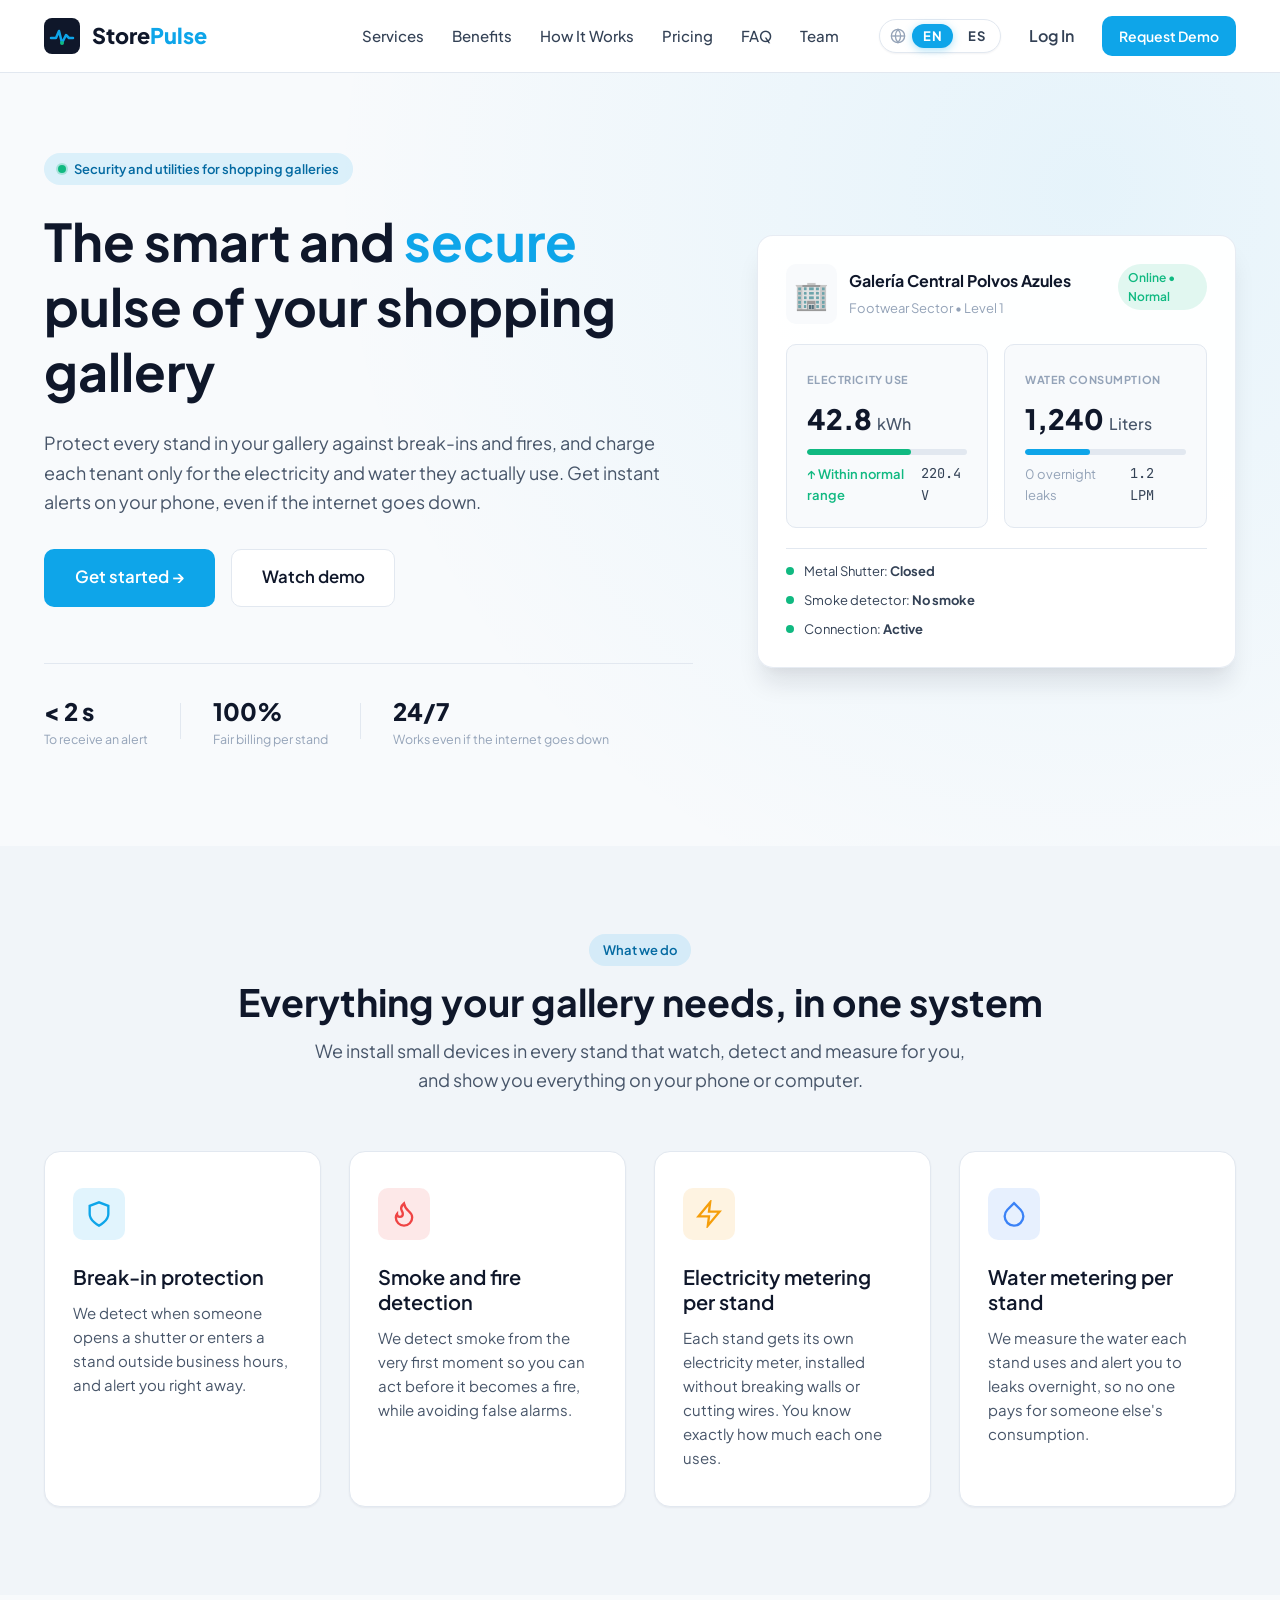
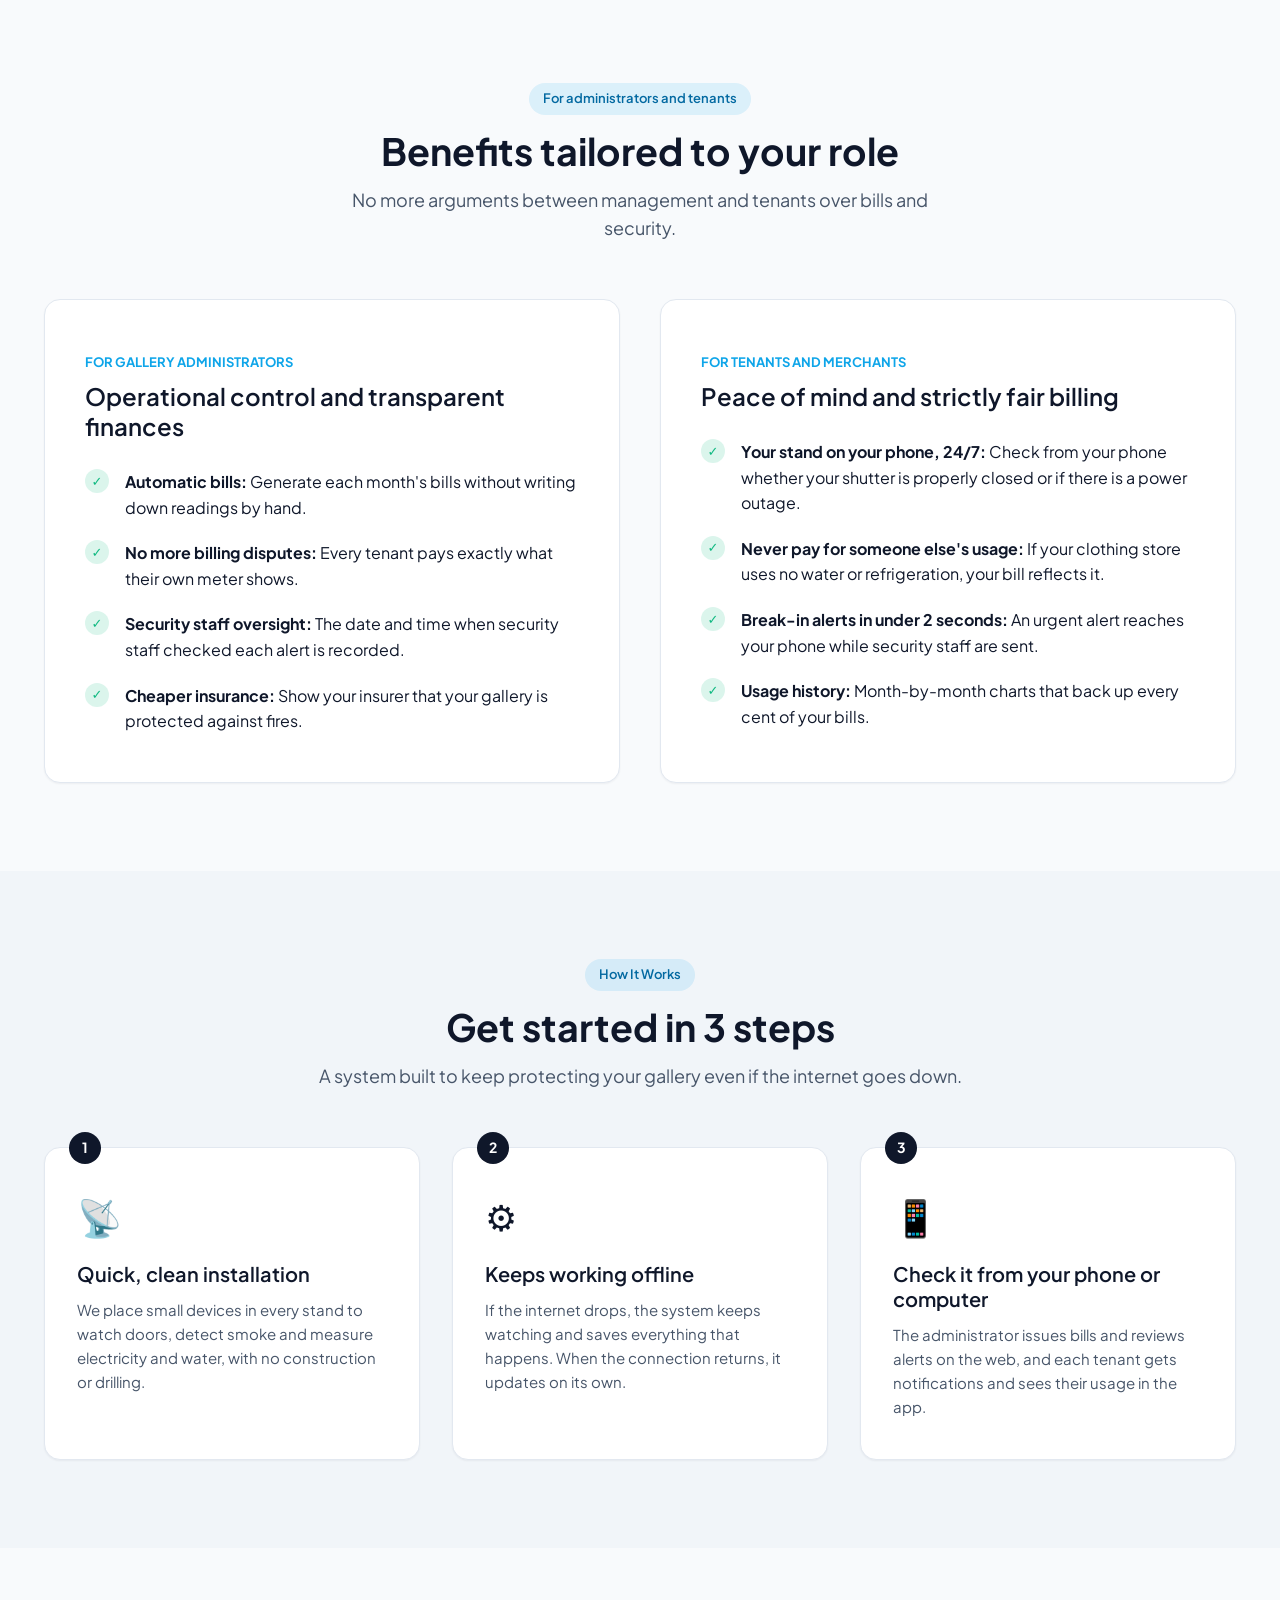
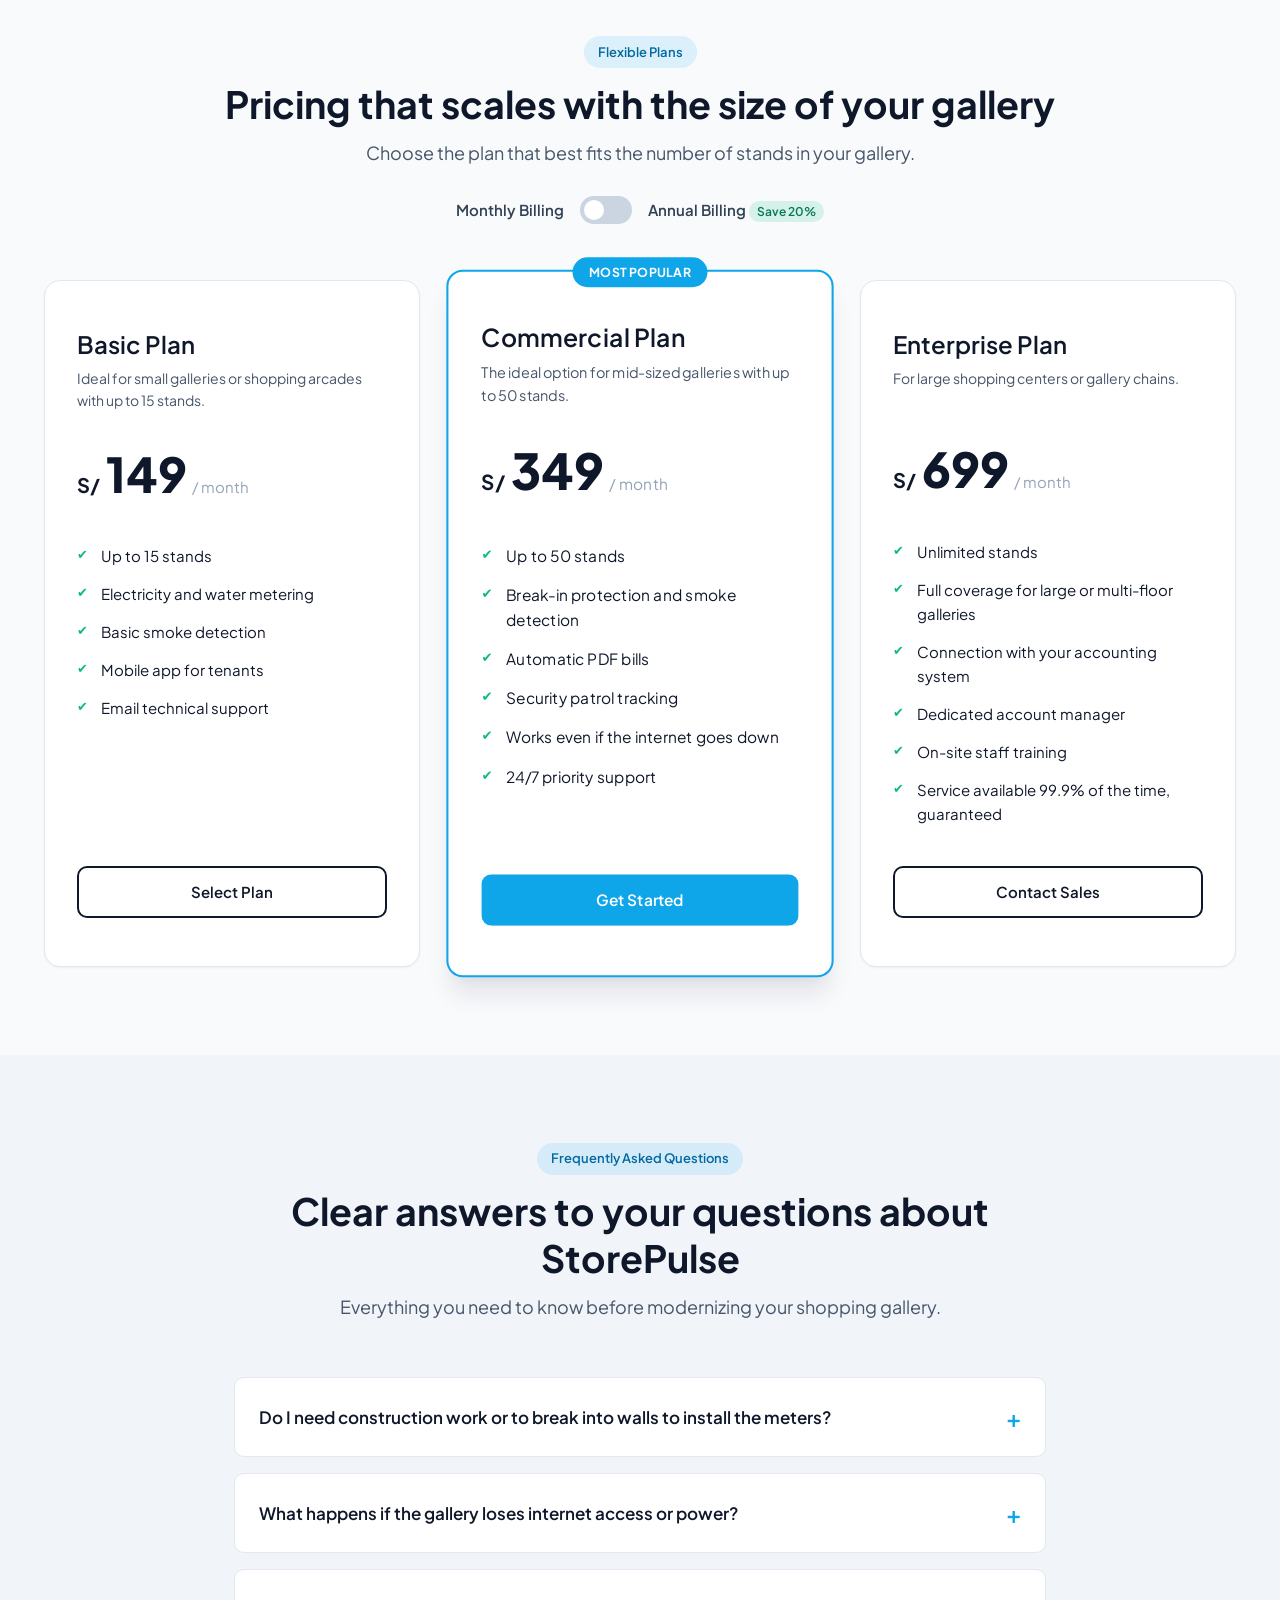
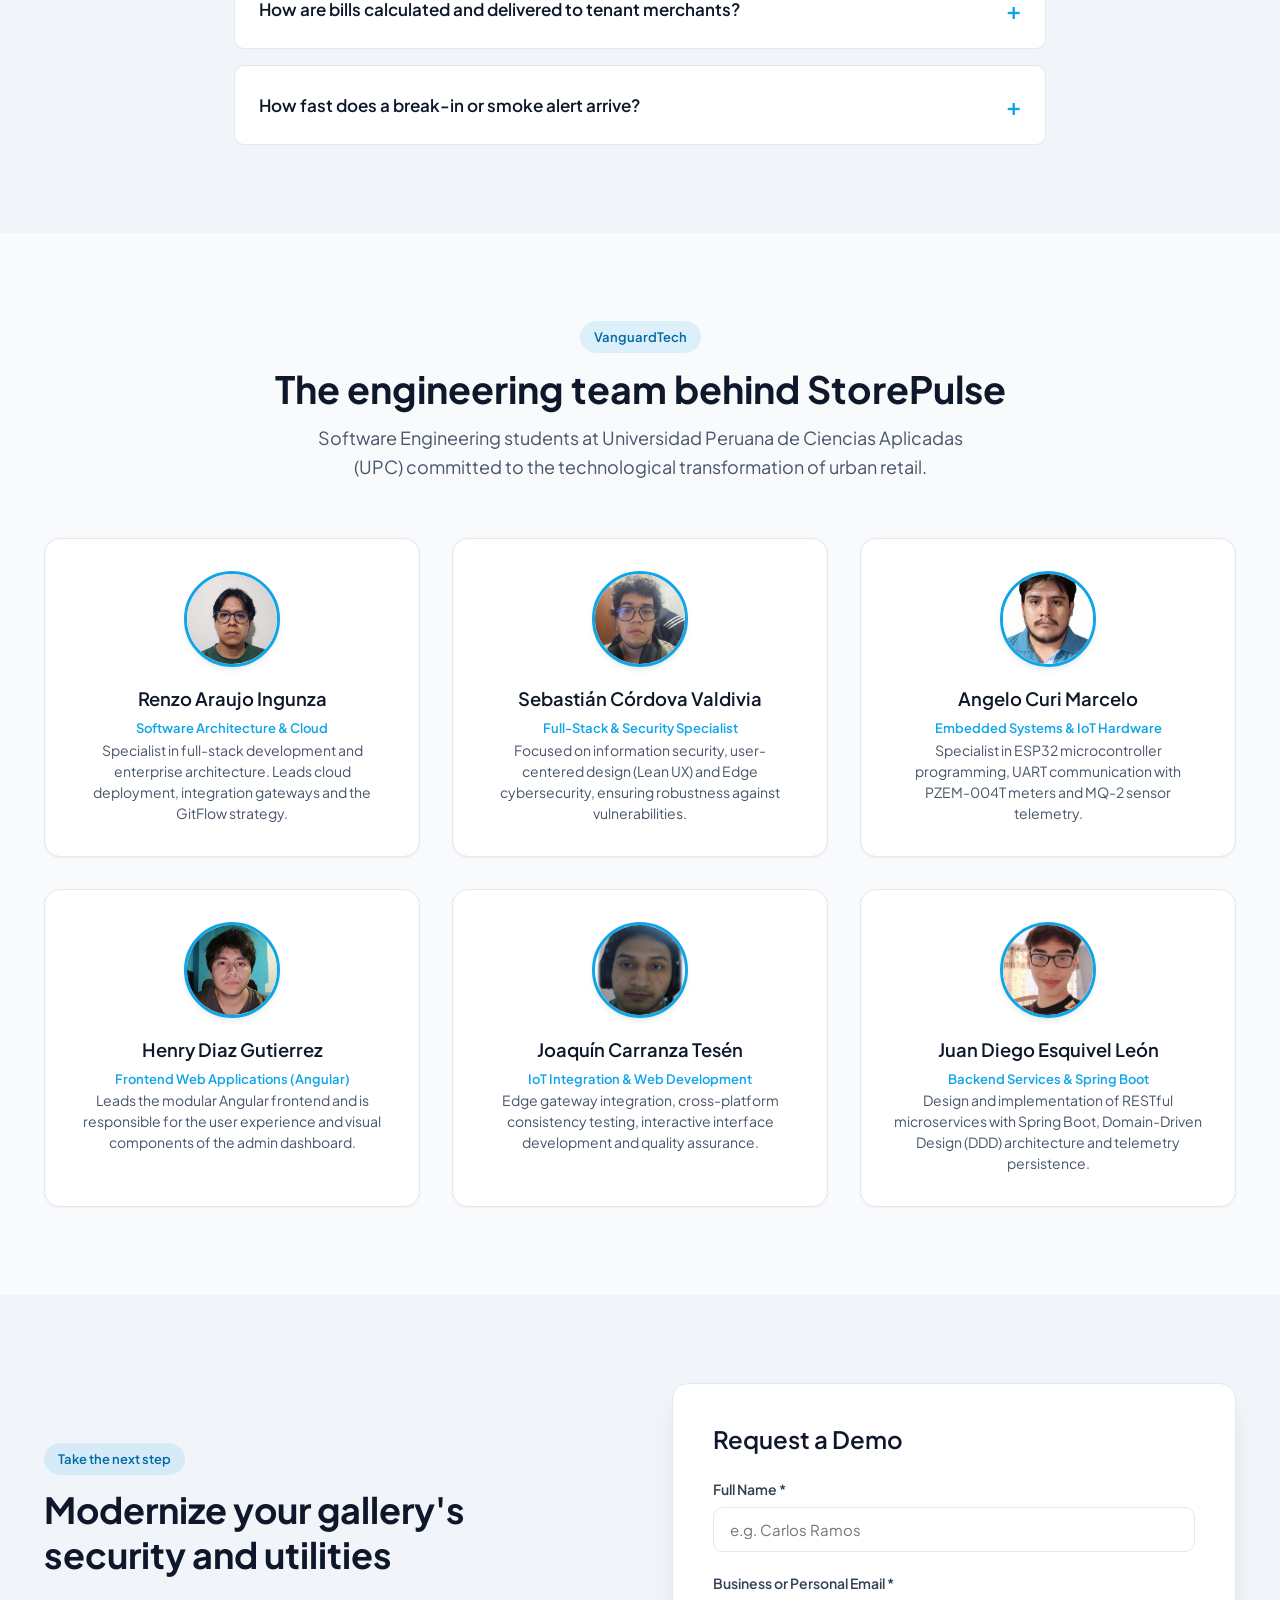
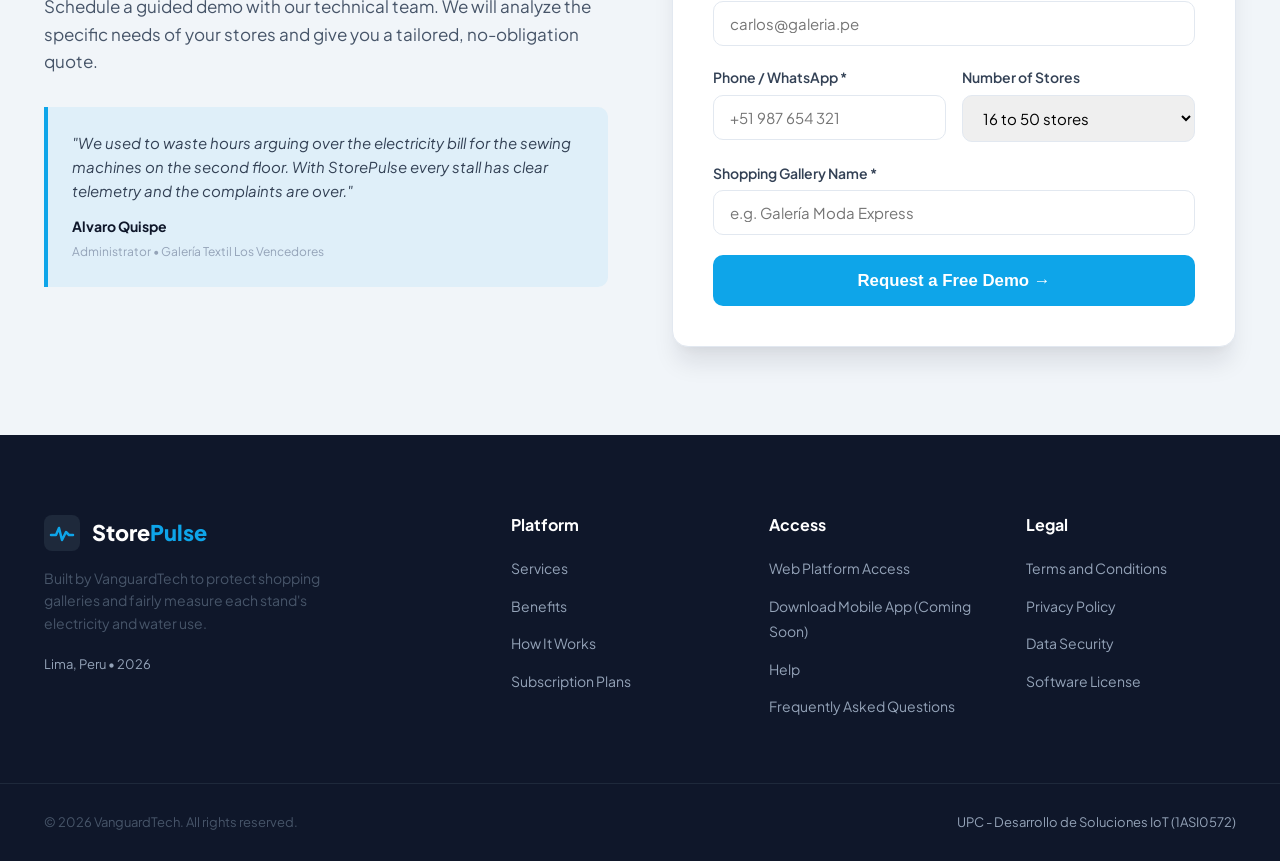
==== commit bdb578ce: "feat: update team photo references" ====
--- a/index.html
+++ b/index.html
@@ -586,7 +586,7 @@
                 <!-- 6. Miguel Juan Diego Esquivel León -->
                 <div class="team-card">
                     <div class="team-avatar">
-                        <img src="https://ui-avatars.com/api/?name=Juan+Diego+Esquivel&background=0F172A&color=0EA5E9" alt="Juan Diego Esquivel León">
+                        <img src="public/assets/images/team/juandiego_esquivel.jpeg" alt="Juan Diego Esquivel León">
                     </div>
                     <div class="team-info">
                         <h3 class="team-name">Juan Diego Esquivel León</h3>
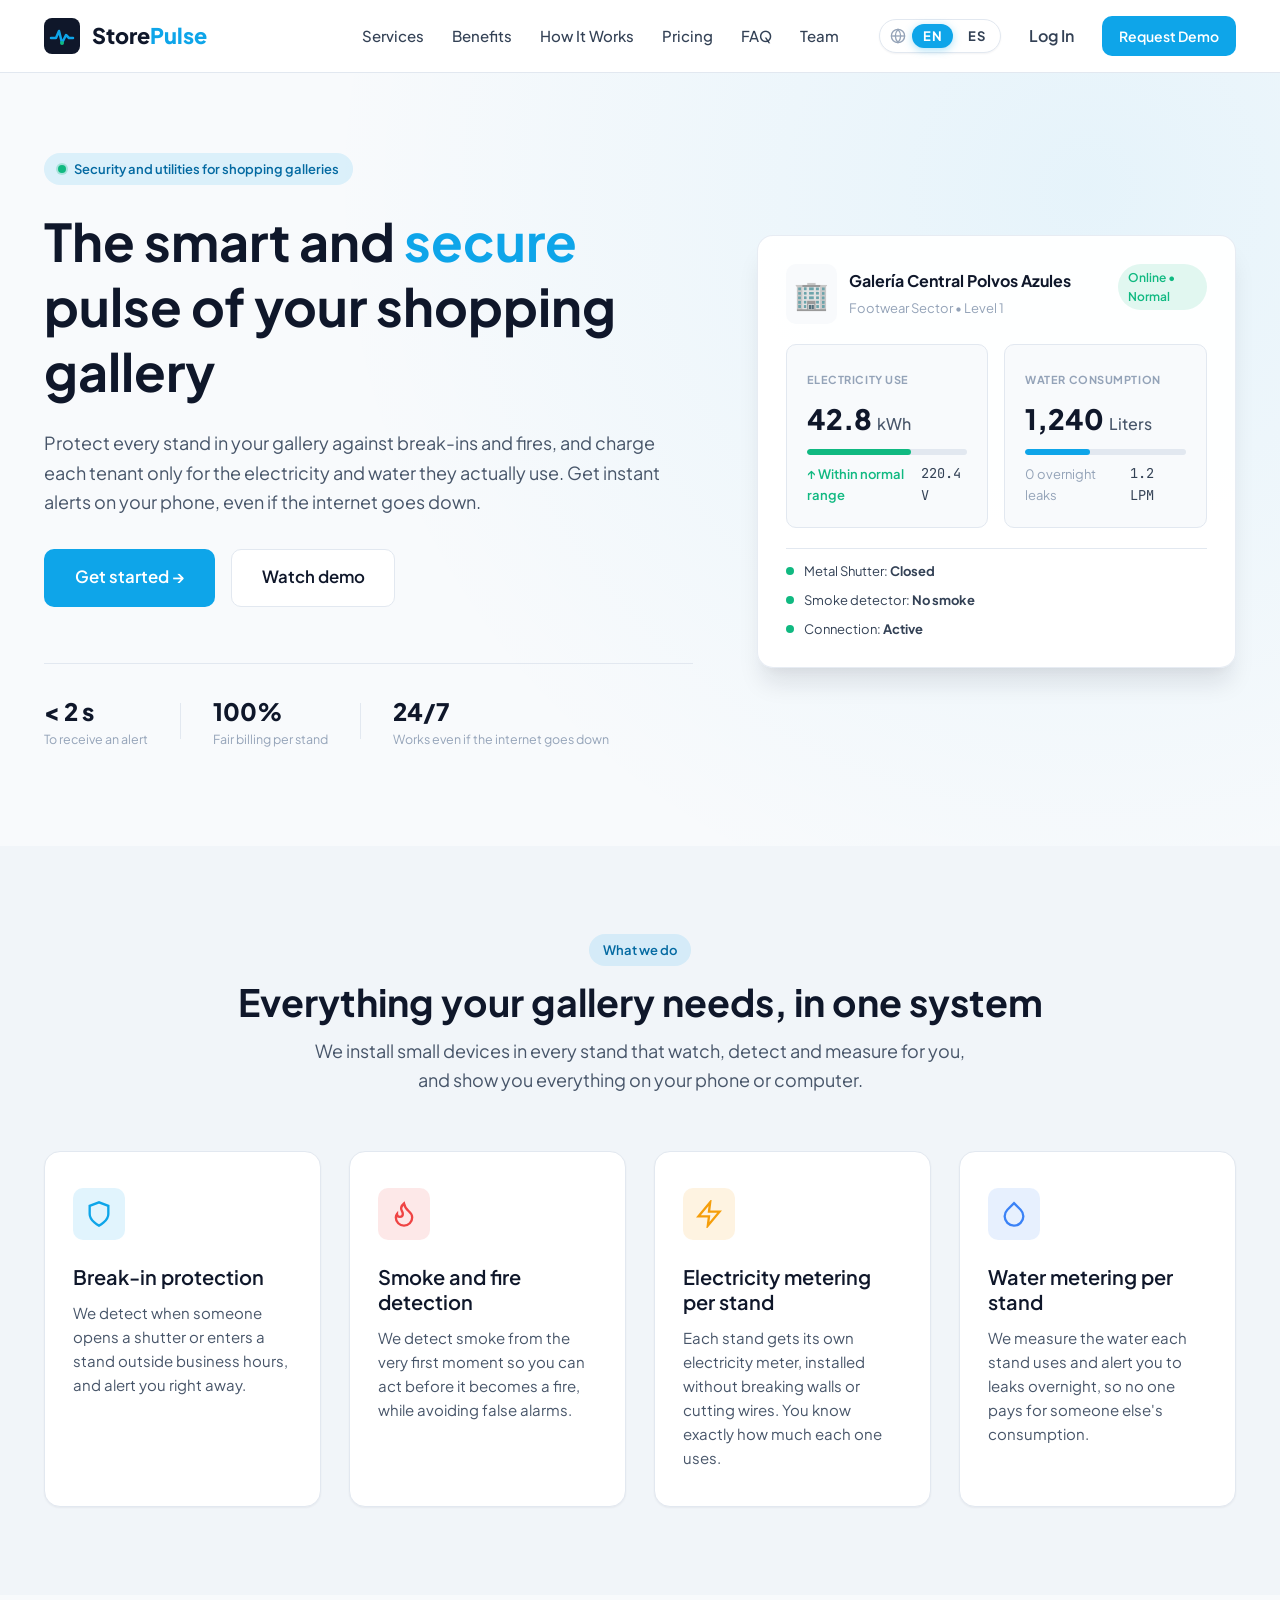
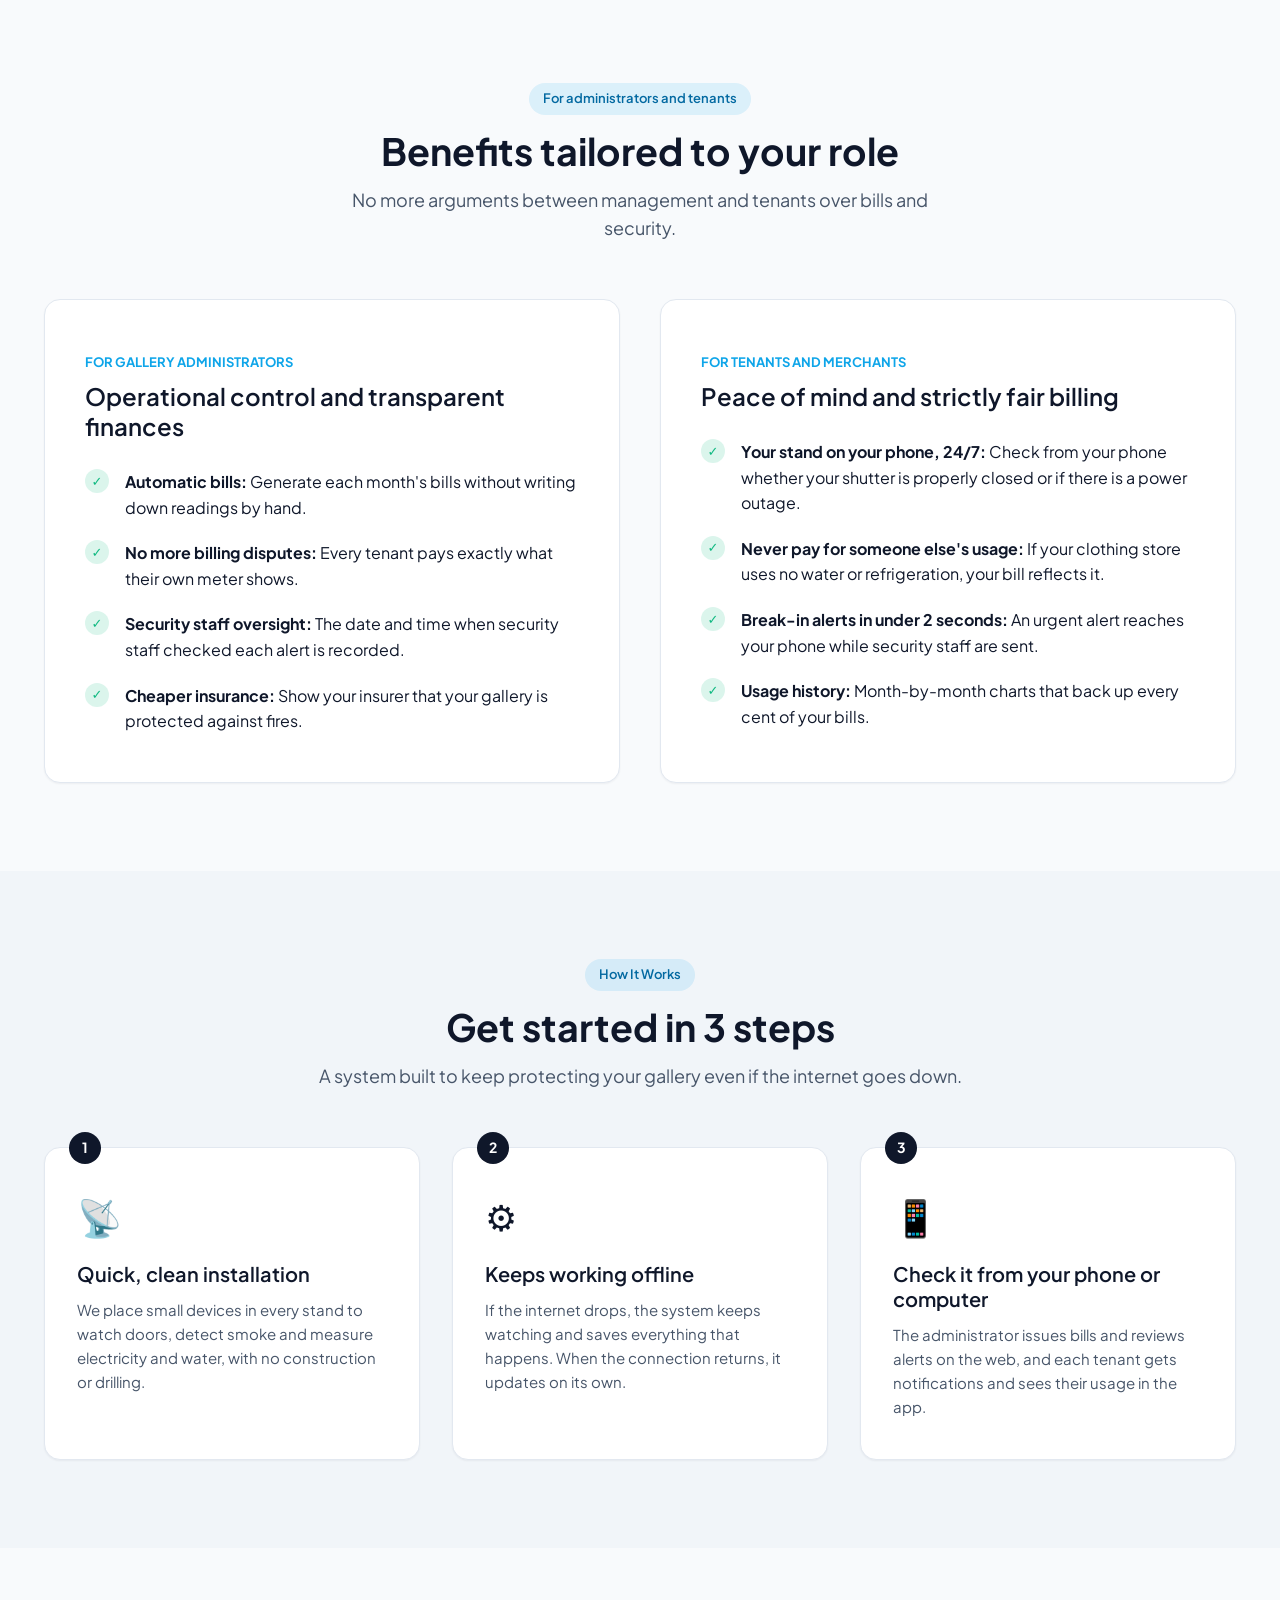
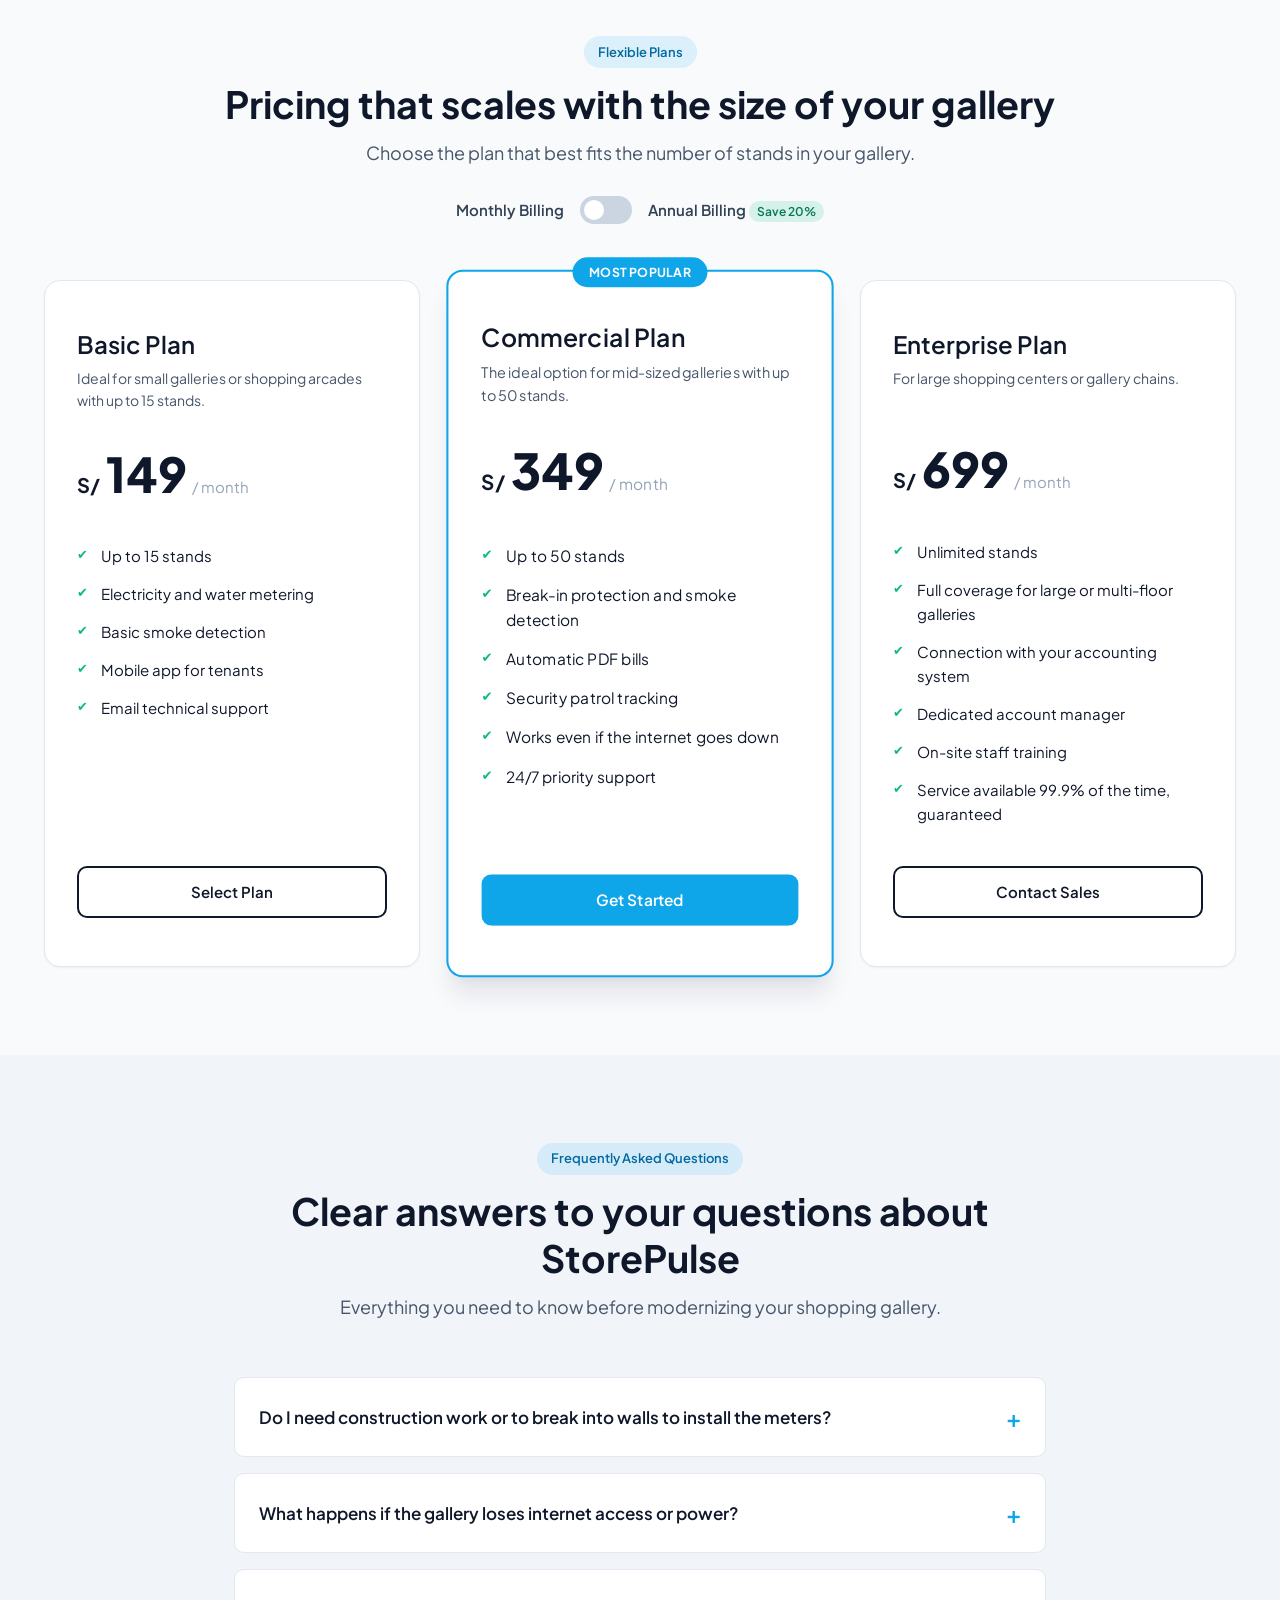
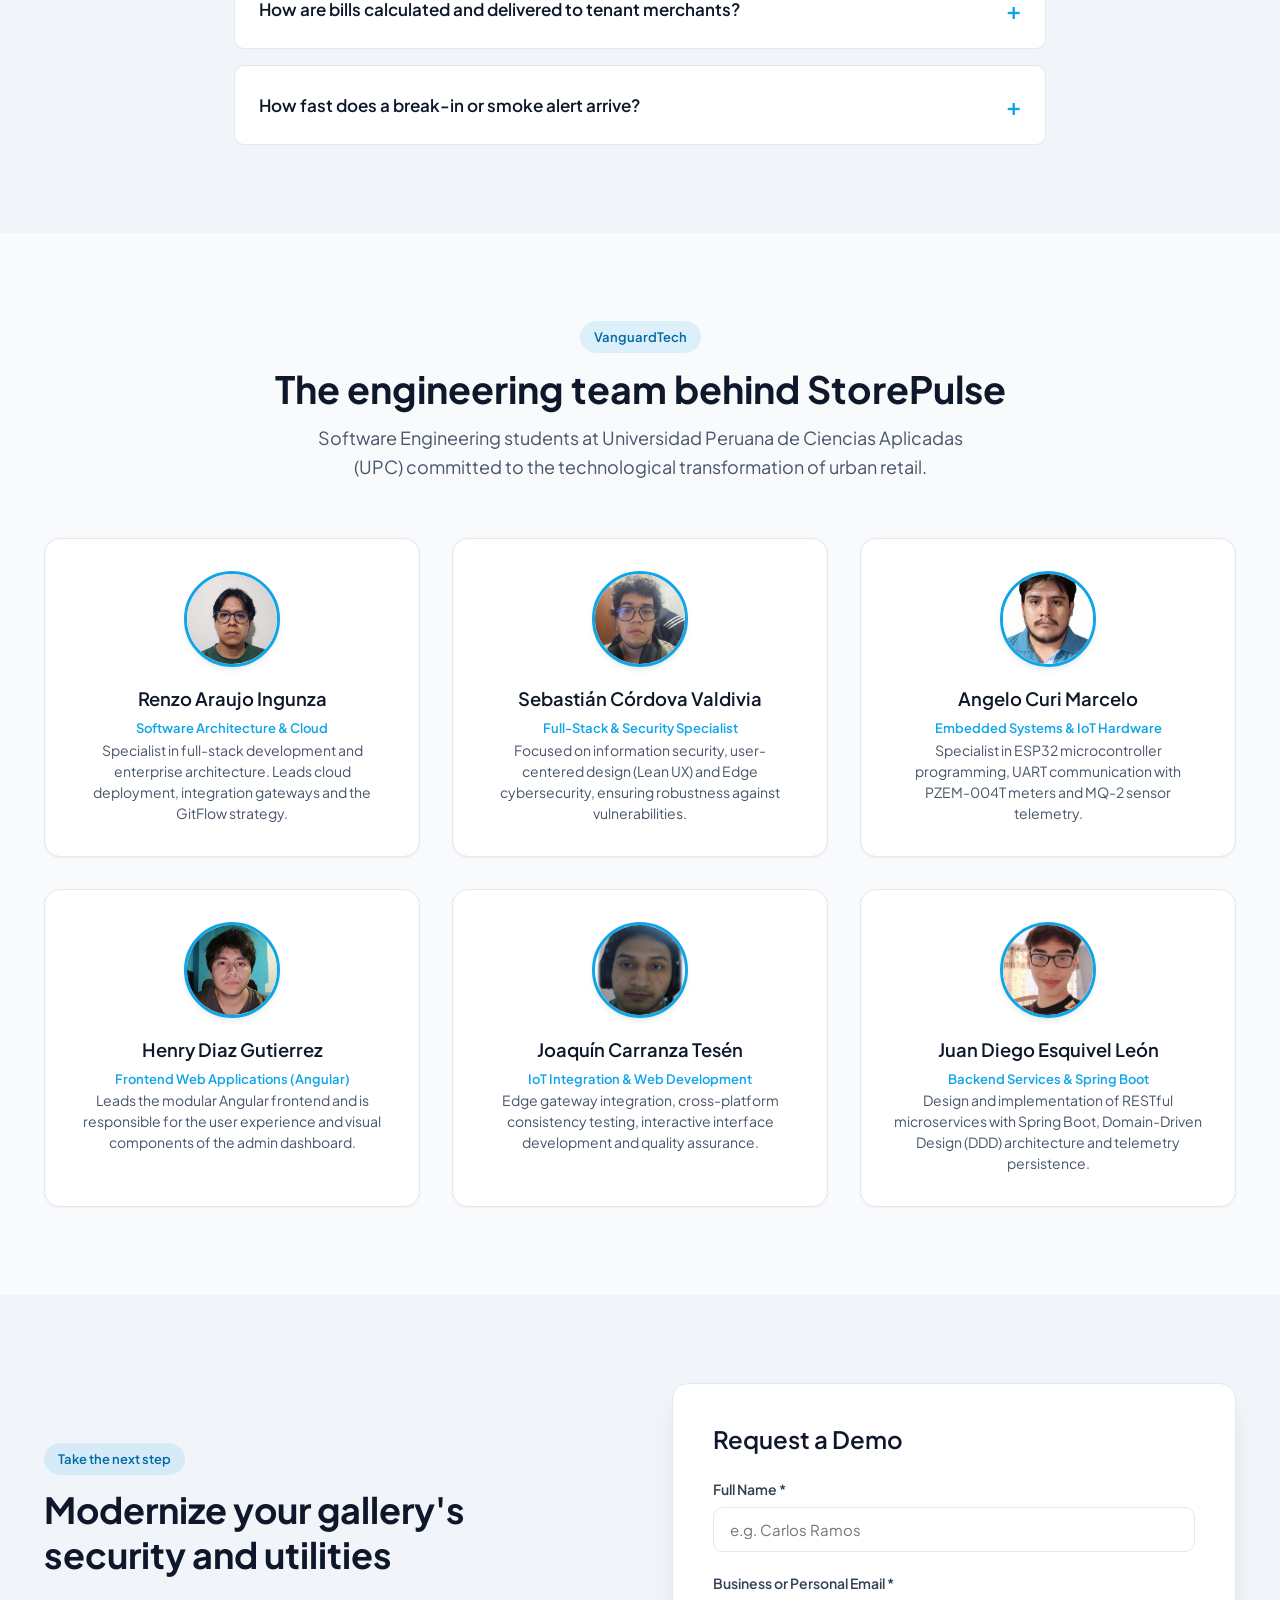
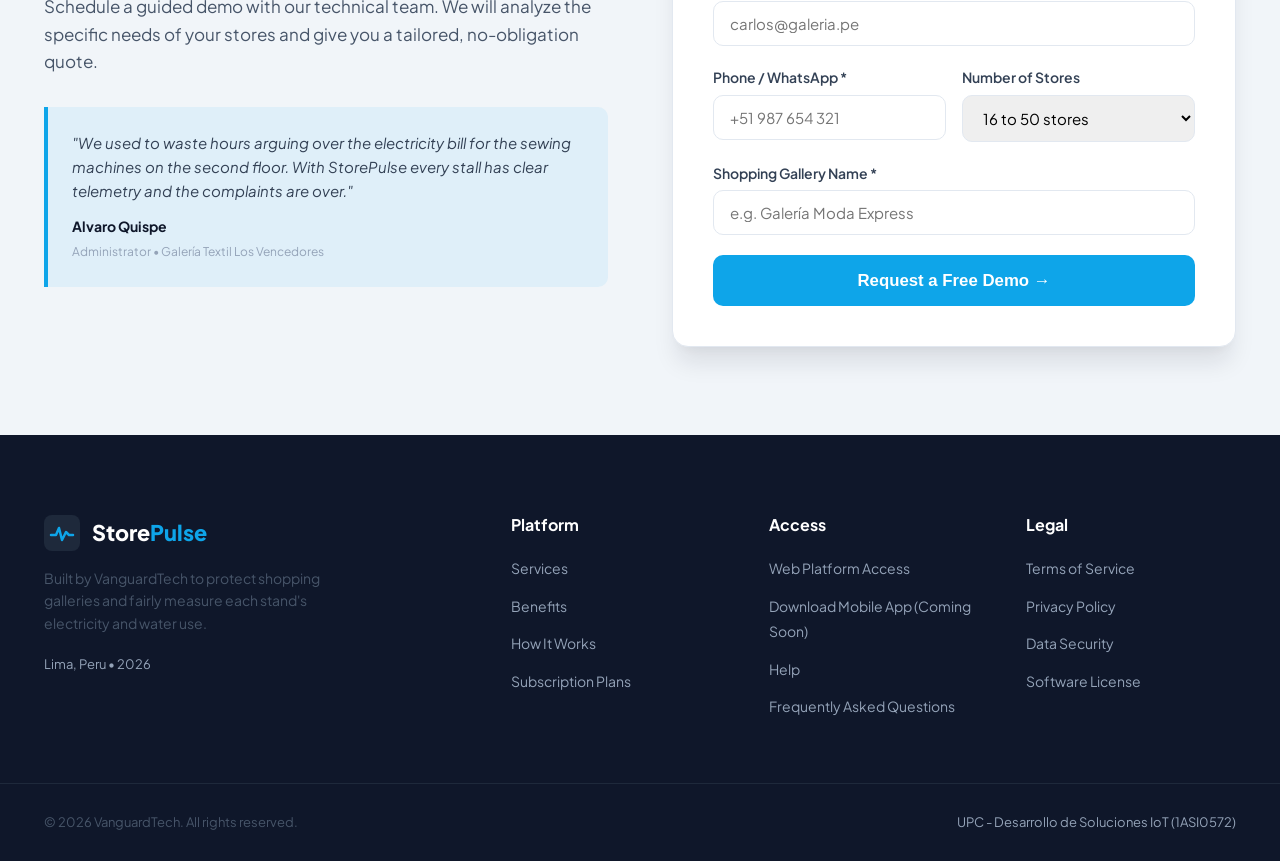
==== commit 5b7eb310: "fix(landing): point the web app call to action to the firebaseapp domain" ====
--- a/index.html
+++ b/index.html
@@ -60,7 +60,7 @@
                     <button type="button" class="lang-option active" data-lang="en" aria-pressed="true" title="English">EN</button>
                     <button type="button" class="lang-option" data-lang="es" aria-pressed="false" title="Español">ES</button>
                 </div>
-                <a href="https://storepulse-web-app.web.app/iam/sign-in?returnUrl=%2Fdashboard" class="btn-text" target="_blank" rel="noopener noreferrer" data-i18n="nav.login">Iniciar Sesión</a>
+                <a href="https://storepulse-web-app.firebaseapp.com/iam/sign-in?returnUrl=%2Fdashboard" class="btn-text" target="_blank" rel="noopener noreferrer" data-i18n="nav.login">Iniciar Sesión</a>
                 <a href="#contacto" class="btn btn-primary btn-sm" data-i18n="nav.requestDemo">Solicitar Demo</a>
             </div>
         </nav>
@@ -705,7 +705,7 @@
         <div class="footer-col">
             <h4 class="footer-heading" data-i18n="footer.access">Acceso</h4>
             <ul class="footer-links">
-                <li><a href="https://storepulse-web-app.web.app/iam/sign-in?returnUrl=%2Fdashboard" target="_blank" rel="noopener noreferrer" data-i18n="footer.webAccess">Acceso a Plataforma Web</a></li>
+                <li><a href="https://storepulse-web-app.firebaseapp.com/iam/sign-in?returnUrl=%2Fdashboard" target="_blank" rel="noopener noreferrer" data-i18n="footer.webAccess">Acceso a Plataforma Web</a></li>
                 <li><a href="#contacto" data-i18n="footer.mobileApp">Descargar App Móvil (Próximamente)</a></li>
                 <li><a href="#contacto" data-i18n="footer.support">Soporte Técnico</a></li>
                 <li><a href="#faq" data-i18n="footer.faq">Preguntas Frecuentes</a></li>
--- a/public/assets/styles/styles.css
+++ b/public/assets/styles/styles.css
@@ -1055,119 +1055,6 @@
 }
 
 /* ==========================================================================
-   10. TÉRMINOS Y CONDICIONES
-   ========================================================================== */
-.terms-updated {
-    display: inline-block;
-    margin-top: 1rem;
-}
-
-.terms-layout {
-    display: grid;
-    grid-template-columns: 260px 1fr;
-    gap: 3rem;
-    align-items: start;
-}
-
-.terms-index {
-    position: sticky;
-    top: 96px;
-    background: var(--color-surface-white);
-    border: 1px solid var(--color-border);
-    border-radius: var(--radius-md);
-    padding: 1.5rem;
-}
-
-.terms-index-title {
-    font-size: 0.8125rem;
-    text-transform: uppercase;
-    letter-spacing: 0.08em;
-    color: var(--color-text-muted);
-    margin-bottom: 1rem;
-}
-
-.terms-index-list {
-    list-style: none;
-    display: flex;
-    flex-direction: column;
-    gap: 0.25rem;
-}
-
-.terms-index-link {
-    display: block;
-    padding: 0.5rem 0.75rem;
-    border-left: 2px solid transparent;
-    border-radius: var(--radius-sm);
-    font-size: 0.9375rem;
-    color: var(--color-text-body);
-}
-
-.terms-index-link:hover {
-    color: var(--color-accent-cyan);
-    background: rgba(14, 165, 233, 0.06);
-}
-
-.terms-body {
-    display: flex;
-    flex-direction: column;
-    gap: 1.25rem;
-}
-
-.terms-clause {
-    display: grid;
-    grid-template-columns: auto 1fr;
-    gap: 1.25rem;
-    background: var(--color-surface-white);
-    border: 1px solid var(--color-border);
-    border-radius: var(--radius-md);
-    padding: 1.75rem;
-    scroll-margin-top: 96px;
-    transition: box-shadow var(--transition-fast), border-color var(--transition-fast);
-}
-
-.terms-clause:hover {
-    border-color: rgba(14, 165, 233, 0.4);
-    box-shadow: var(--shadow-md);
-}
-
-.terms-number {
-    height: fit-content;
-    padding: 0.35rem 0.6rem;
-    border-radius: var(--radius-sm);
-    background: rgba(14, 165, 233, 0.12);
-    color: #0369A1;
-    font-family: var(--font-mono), monospace;
-    font-size: 0.875rem;
-    font-weight: 600;
-}
-
-.terms-clause h3 {
-    margin-bottom: 0.5rem;
-}
-
-.terms-clause p,
-.terms-contact {
-    font-size: 0.9375rem;
-    line-height: 1.7;
-}
-
-.terms-clause a,
-.terms-contact a {
-    color: var(--color-accent-cyan);
-    font-weight: 600;
-}
-
-.terms-clause a:hover,
-.terms-contact a:hover {
-    color: var(--color-accent-hover);
-}
-
-.terms-contact {
-    text-align: center;
-    margin-top: 0.75rem;
-}
-
-/* ==========================================================================
    RESPONSIVE DESIGN (Tablets y Dispositivos Móviles)
    ========================================================================== */
 @media (max-width: 1024px) {
@@ -1185,13 +1072,6 @@
 
     .pricing-featured { transform: none; }
     .footer-grid { grid-template-columns: 1fr 1fr; }
-
-    .terms-layout {
-        grid-template-columns: minmax(0, 1fr);
-        gap: 2rem;
-    }
-
-    .terms-index { position: static; }
 }
 
 @media (max-width: 768px) {
@@ -1254,27 +1134,4 @@
         text-align: center;
     }
     .nav-actions .lang-switch { align-self: center; }
-    .terms-index { padding: 1rem; }
-
-    .terms-index-list {
-        flex-direction: row;
-        gap: 0.5rem;
-        overflow-x: auto;
-        padding-bottom: 0.25rem;
-    }
-
-    .terms-index-link {
-        white-space: nowrap;
-        border: 1px solid var(--color-border);
-        border-radius: var(--radius-full);
-        font-size: 0.875rem;
-    }
-
-    .terms-clause {
-        grid-template-columns: minmax(0, 1fr);
-        gap: 0.75rem;
-        padding: 1.25rem;
-    }
-
-    .terms-number { justify-self: start; }
 }
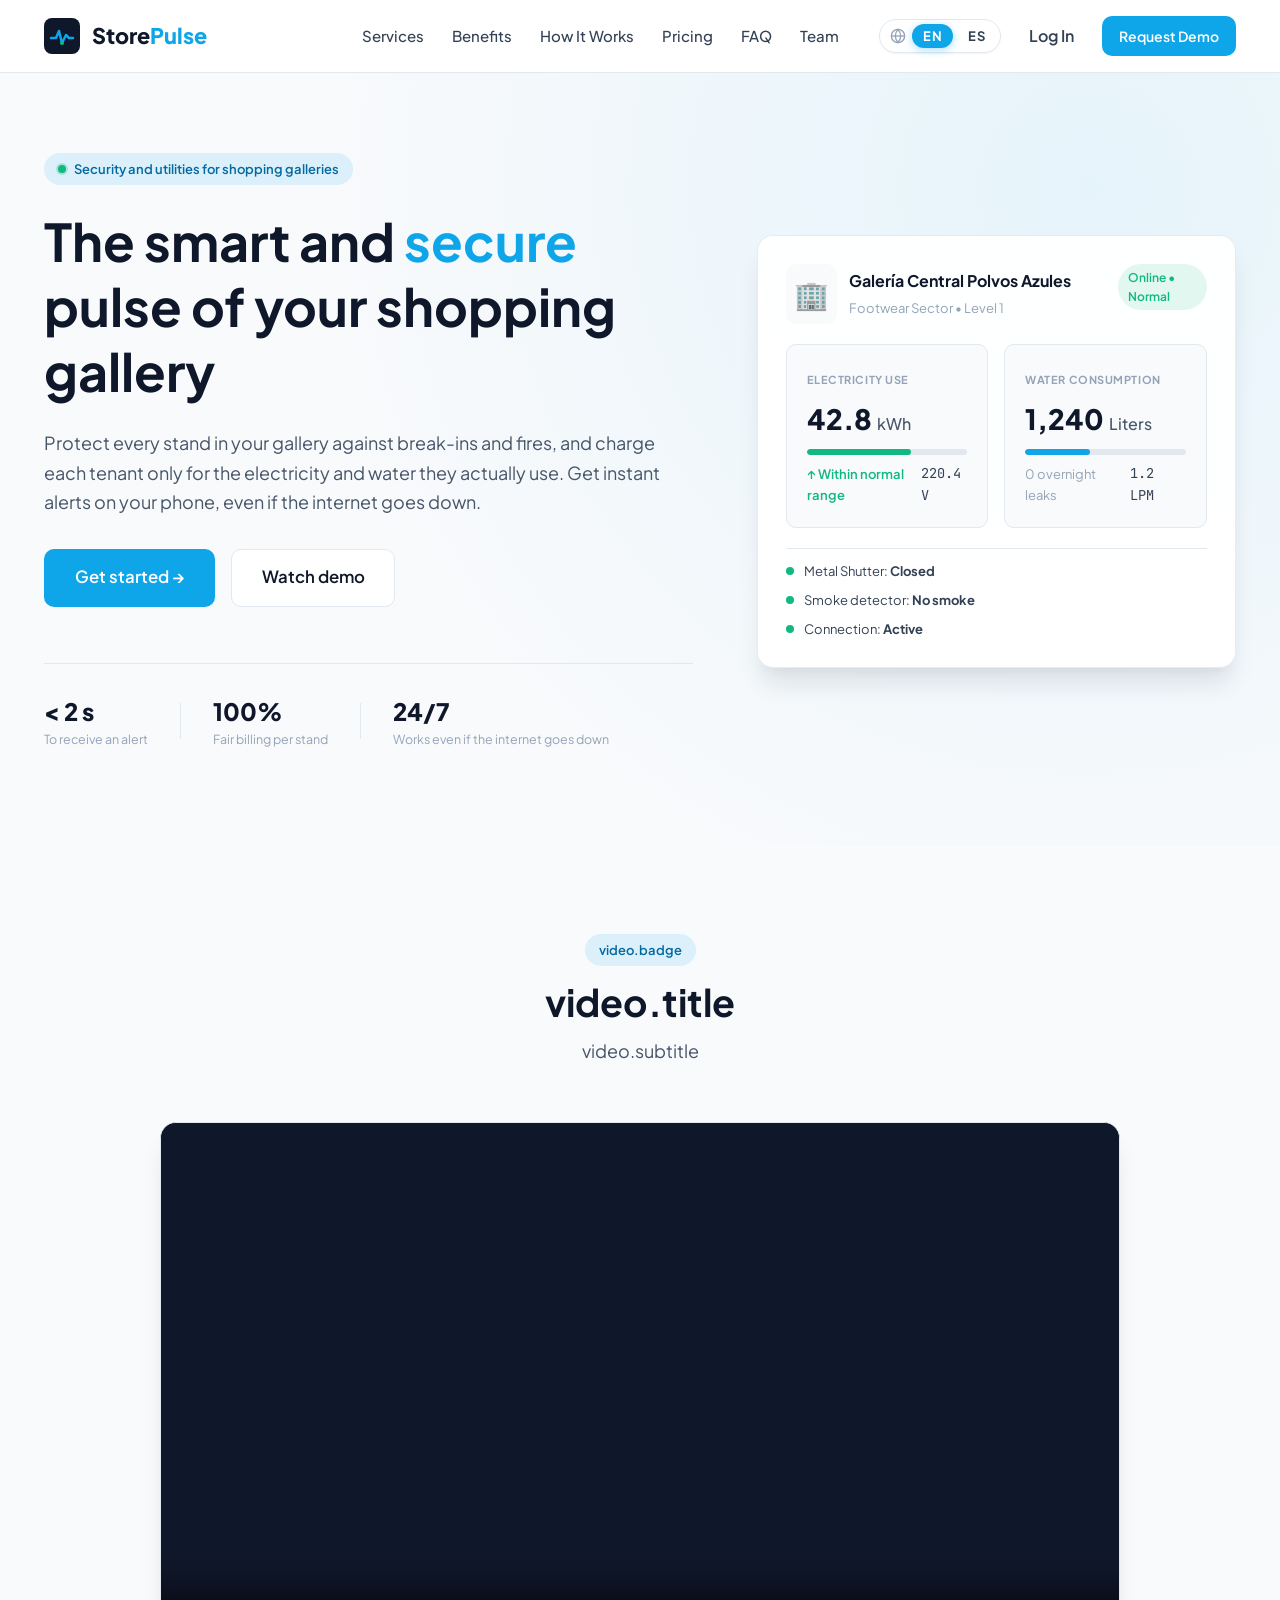
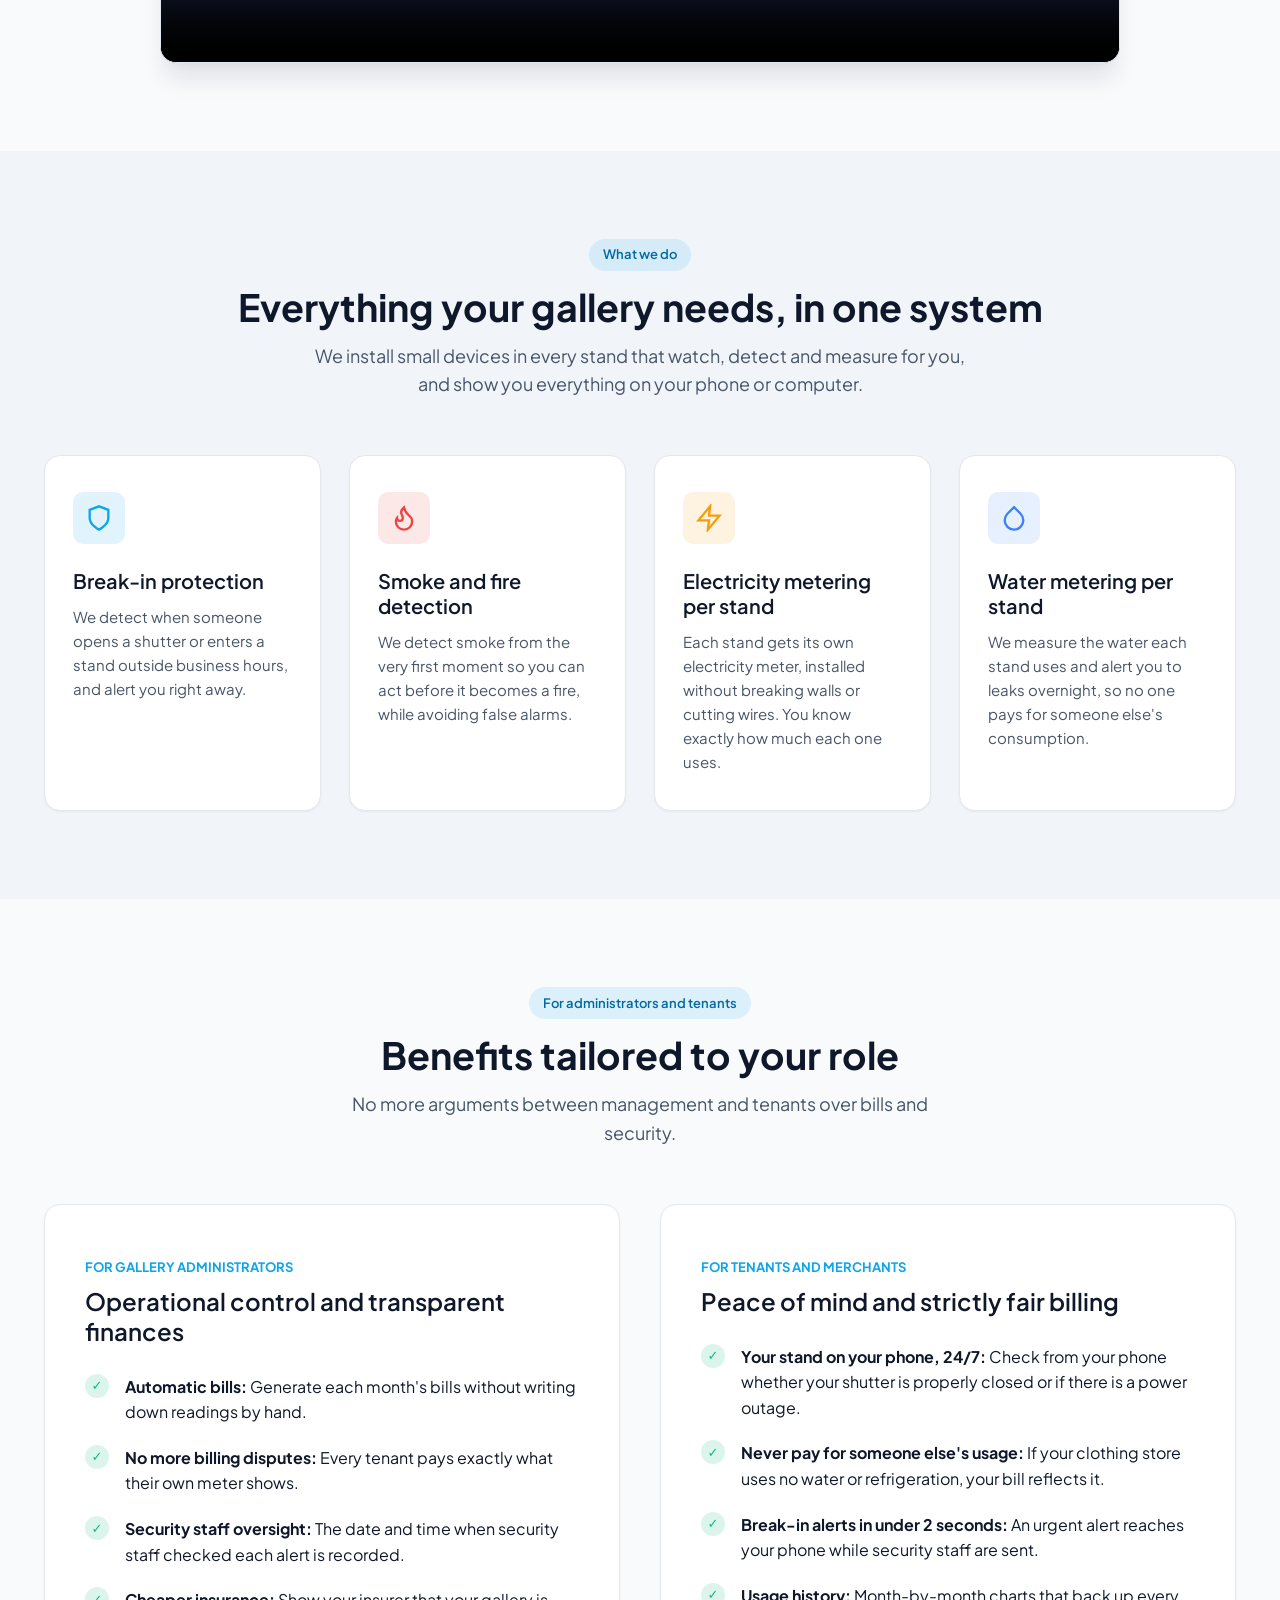
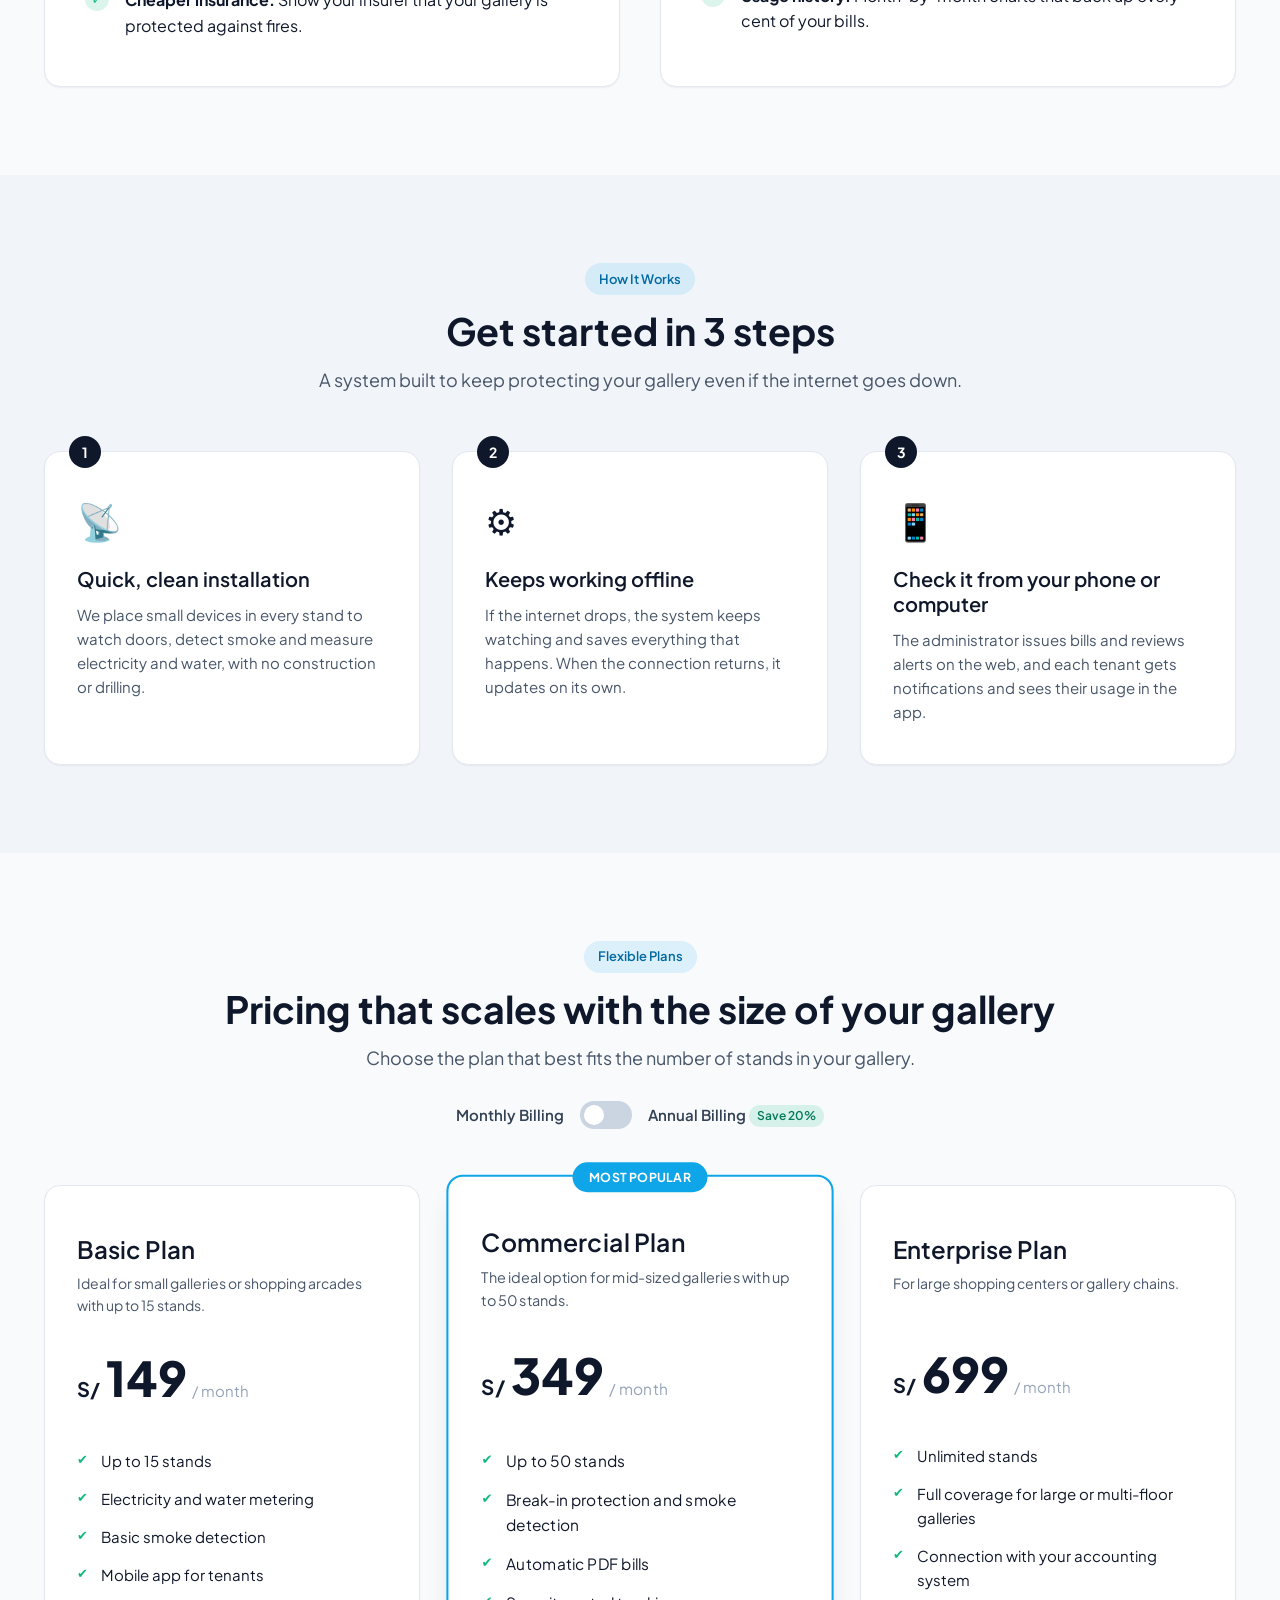
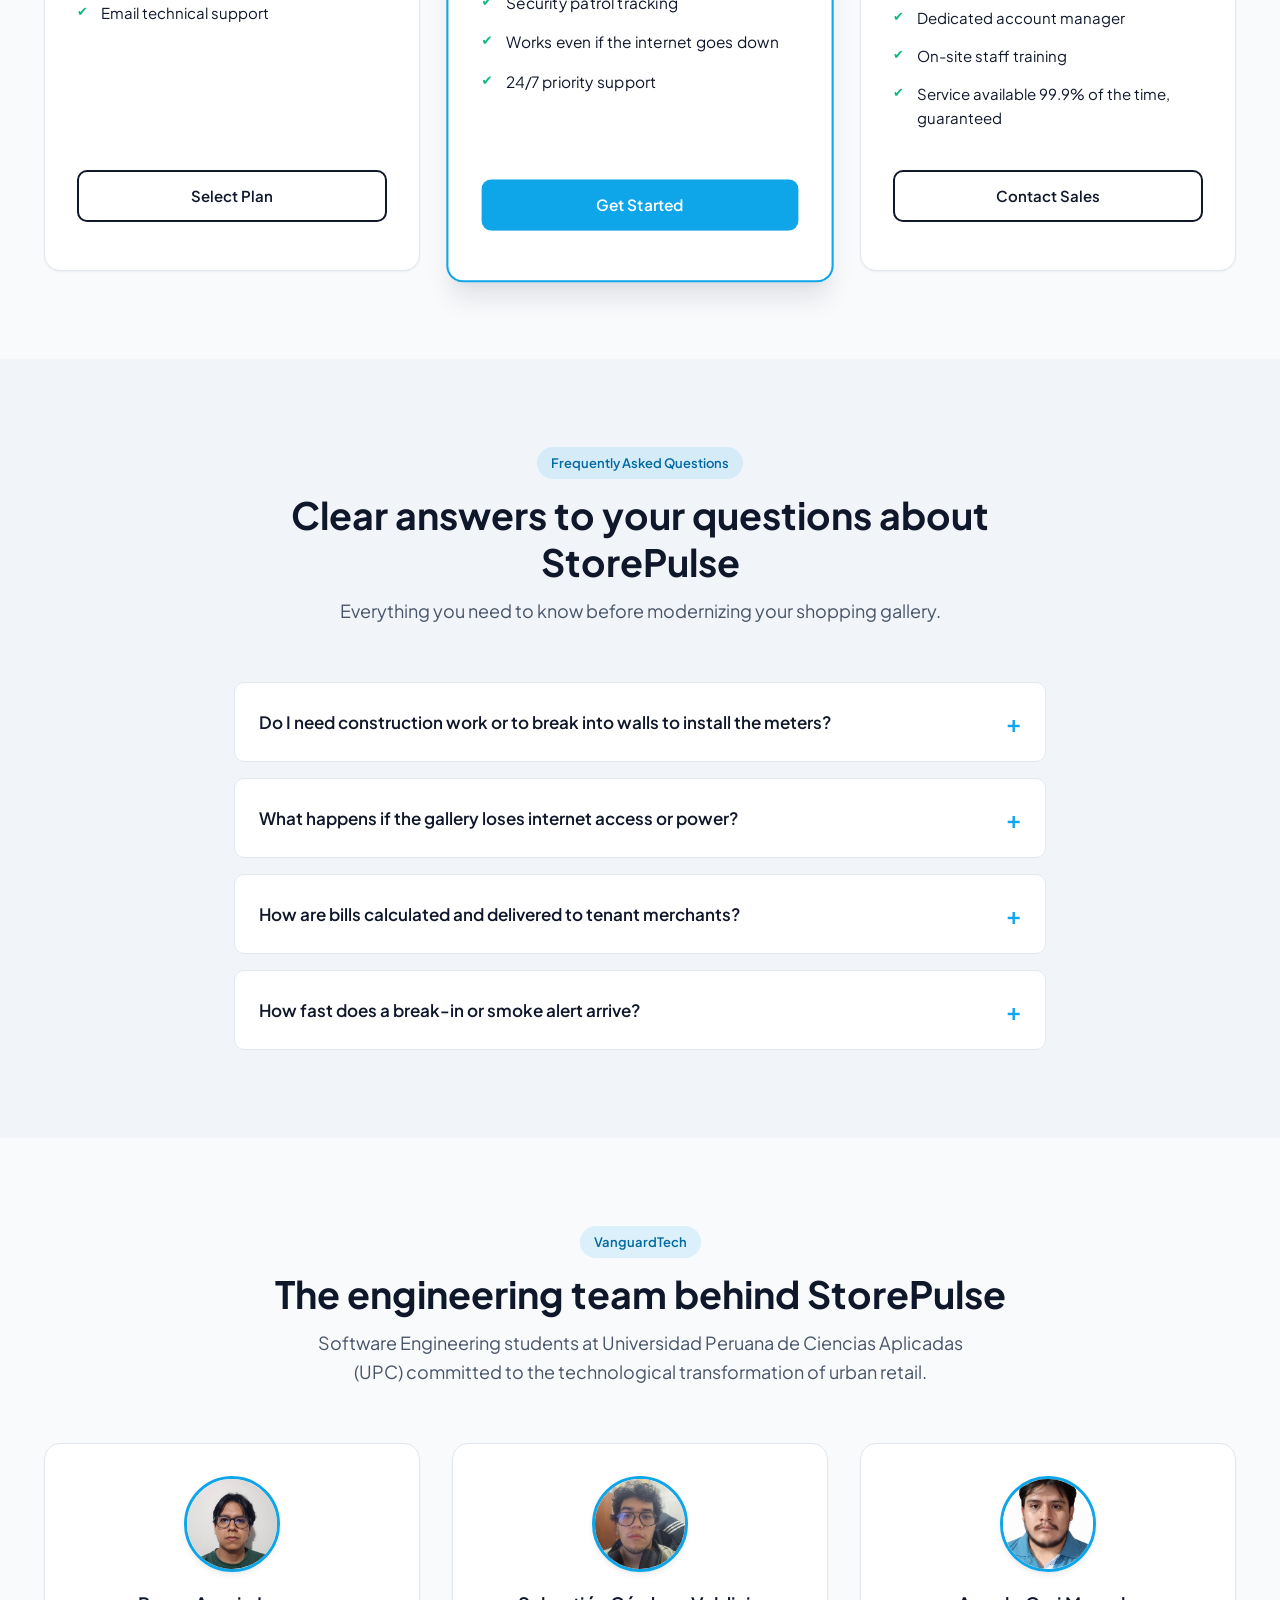
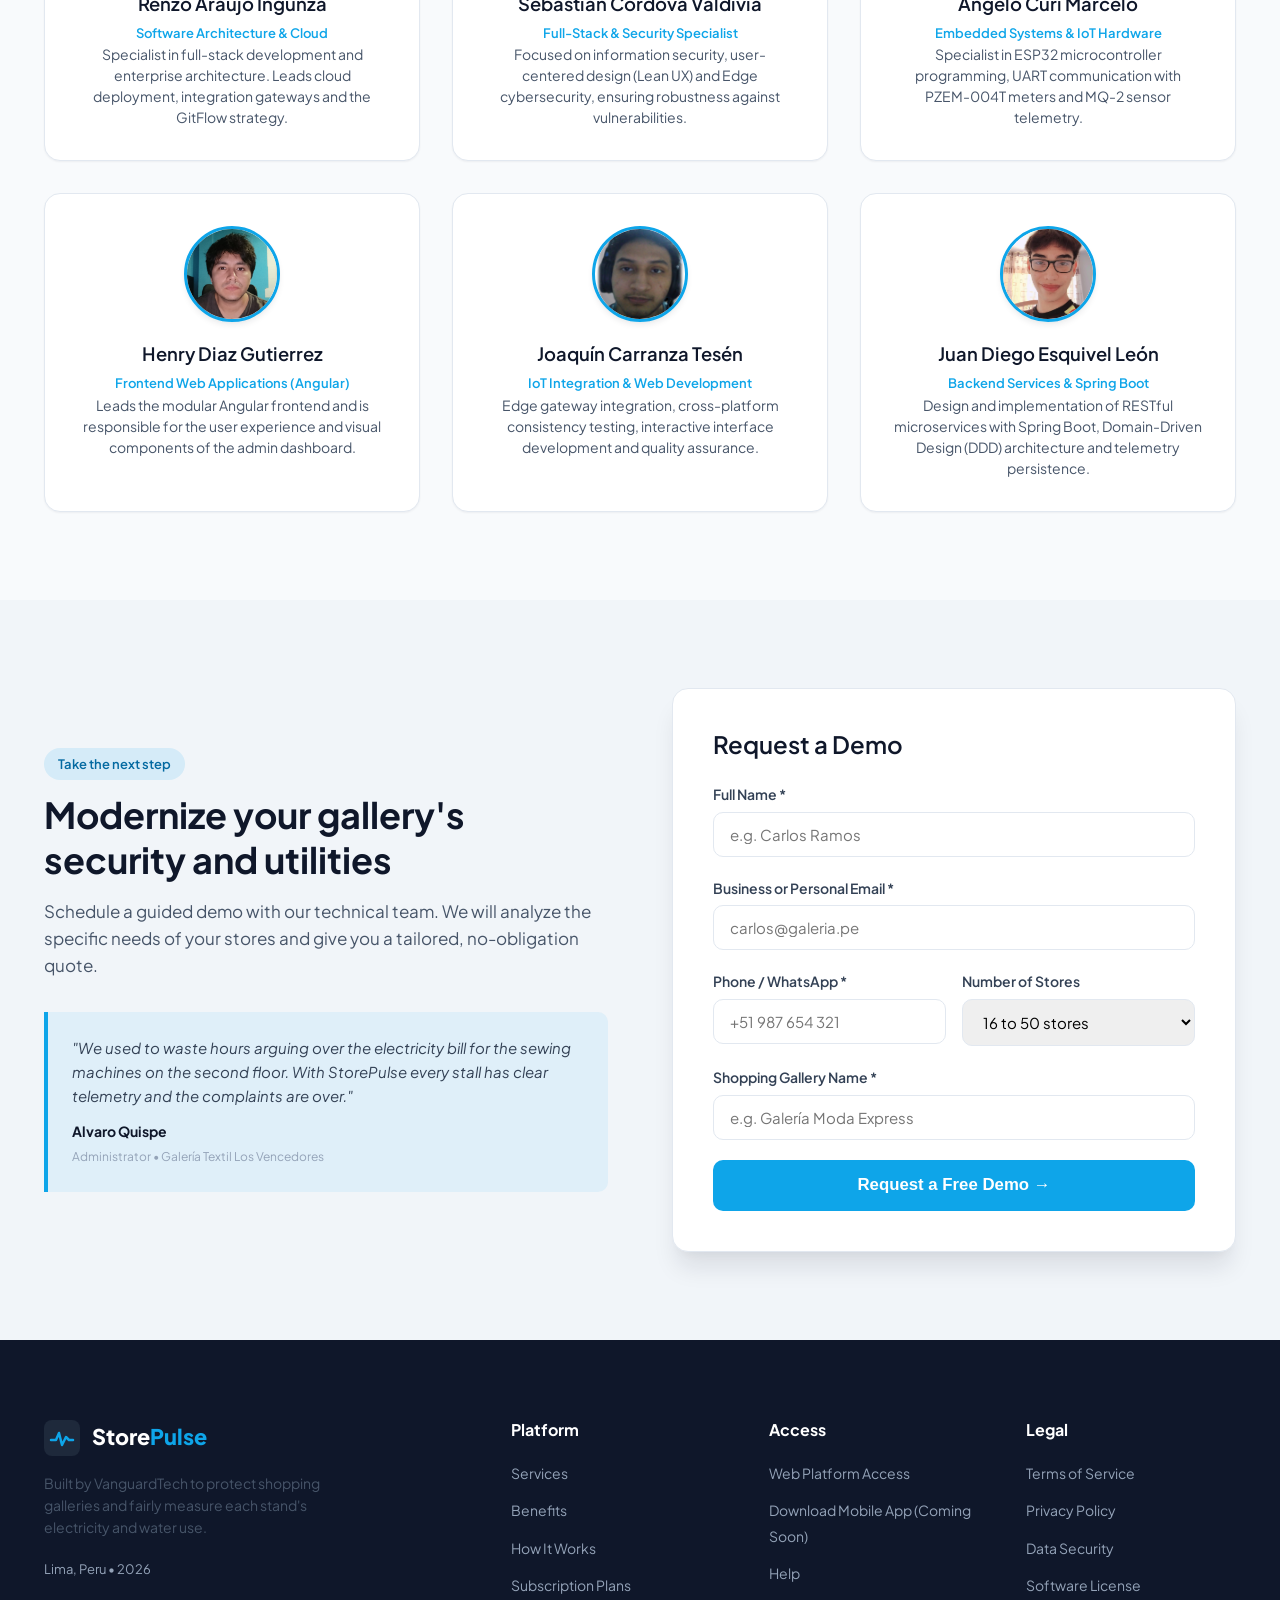
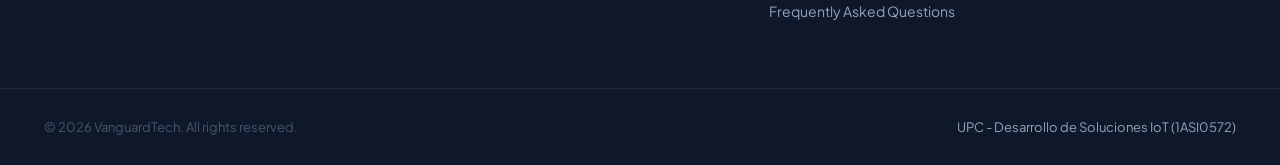
==== commit a73823d7: "feat(landing): add the product video section and link the watch demo button to it" ====
--- a/index.html
+++ b/index.html
@@ -92,7 +92,7 @@
                 </p>
                 <div class="hero-cta-group">
                     <a href="#contacto" class="btn btn-primary btn-lg" data-i18n="hero.ctaPrimary">Comenzar ahora &rarr;</a>
-                    <a href="#como-funciona" class="btn btn-secondary btn-lg" data-i18n="hero.ctaSecondary">Ver demostración</a>
+                    <a href="#producto" class="btn btn-secondary btn-lg" data-i18n="hero.ctaSecondary">Ver demostración</a>
                 </div>
 
                 <div class="hero-proof">
@@ -168,6 +168,30 @@
                         </div>
                     </div>
                 </div>
+            </div>
+        </div>
+    </section>
+
+    <!-- ========================================================================= -->
+    <!-- 2. ACERCA DEL PRODUCTO / VIDEO                                            -->
+    <!-- ========================================================================= -->
+    <section class="section" id="producto">
+        <div class="container">
+            <div class="section-header text-center">
+                <span class="badge badge-accent" data-i18n="video.badge">Conoce StorePulse</span>
+                <h2 class="section-title" data-i18n="video.title">StorePulse en un minuto</h2>
+                <p class="section-subtitle" data-i18n="video.subtitle">
+                    Mira cómo protegemos cada stand y cobramos a cada inquilino solo lo que consume.
+                </p>
+            </div>
+
+            <div class="product-video-frame">
+                <video class="product-video" controls preload="metadata" playsinline
+                       poster="public/assets/videos/storepulse-poster.jpg"
+                       data-i18n-aria-label="video.aria" aria-label="Video de presentación de StorePulse">
+                    <source src="public/assets/videos/storepulse.mp4" type="video/mp4">
+                    <a href="public/assets/videos/storepulse.mp4" data-i18n="video.fallback">Descargar el video de StorePulse</a>
+                </video>
             </div>
         </div>
     </section>
--- a/public/assets/styles/styles.css
+++ b/public/assets/styles/styles.css
@@ -1057,6 +1057,25 @@
 /* ==========================================================================
    RESPONSIVE DESIGN (Tablets y Dispositivos Móviles)
    ========================================================================== */
+/* Video del producto */
+.product-video-frame {
+    max-width: 960px;
+    margin-inline: auto;
+    border-radius: var(--radius-lg);
+    overflow: hidden;
+    background-color: var(--color-primary-navy);
+    box-shadow: var(--shadow-xl);
+    border: 1px solid var(--color-border);
+}
+
+.product-video {
+    display: block;
+    width: 100%;
+    height: auto;
+    aspect-ratio: 16 / 9;
+    background-color: var(--color-primary-navy);
+}
+
 @media (max-width: 1024px) {
     .hero-grid,
     .cta-contact-wrapper {
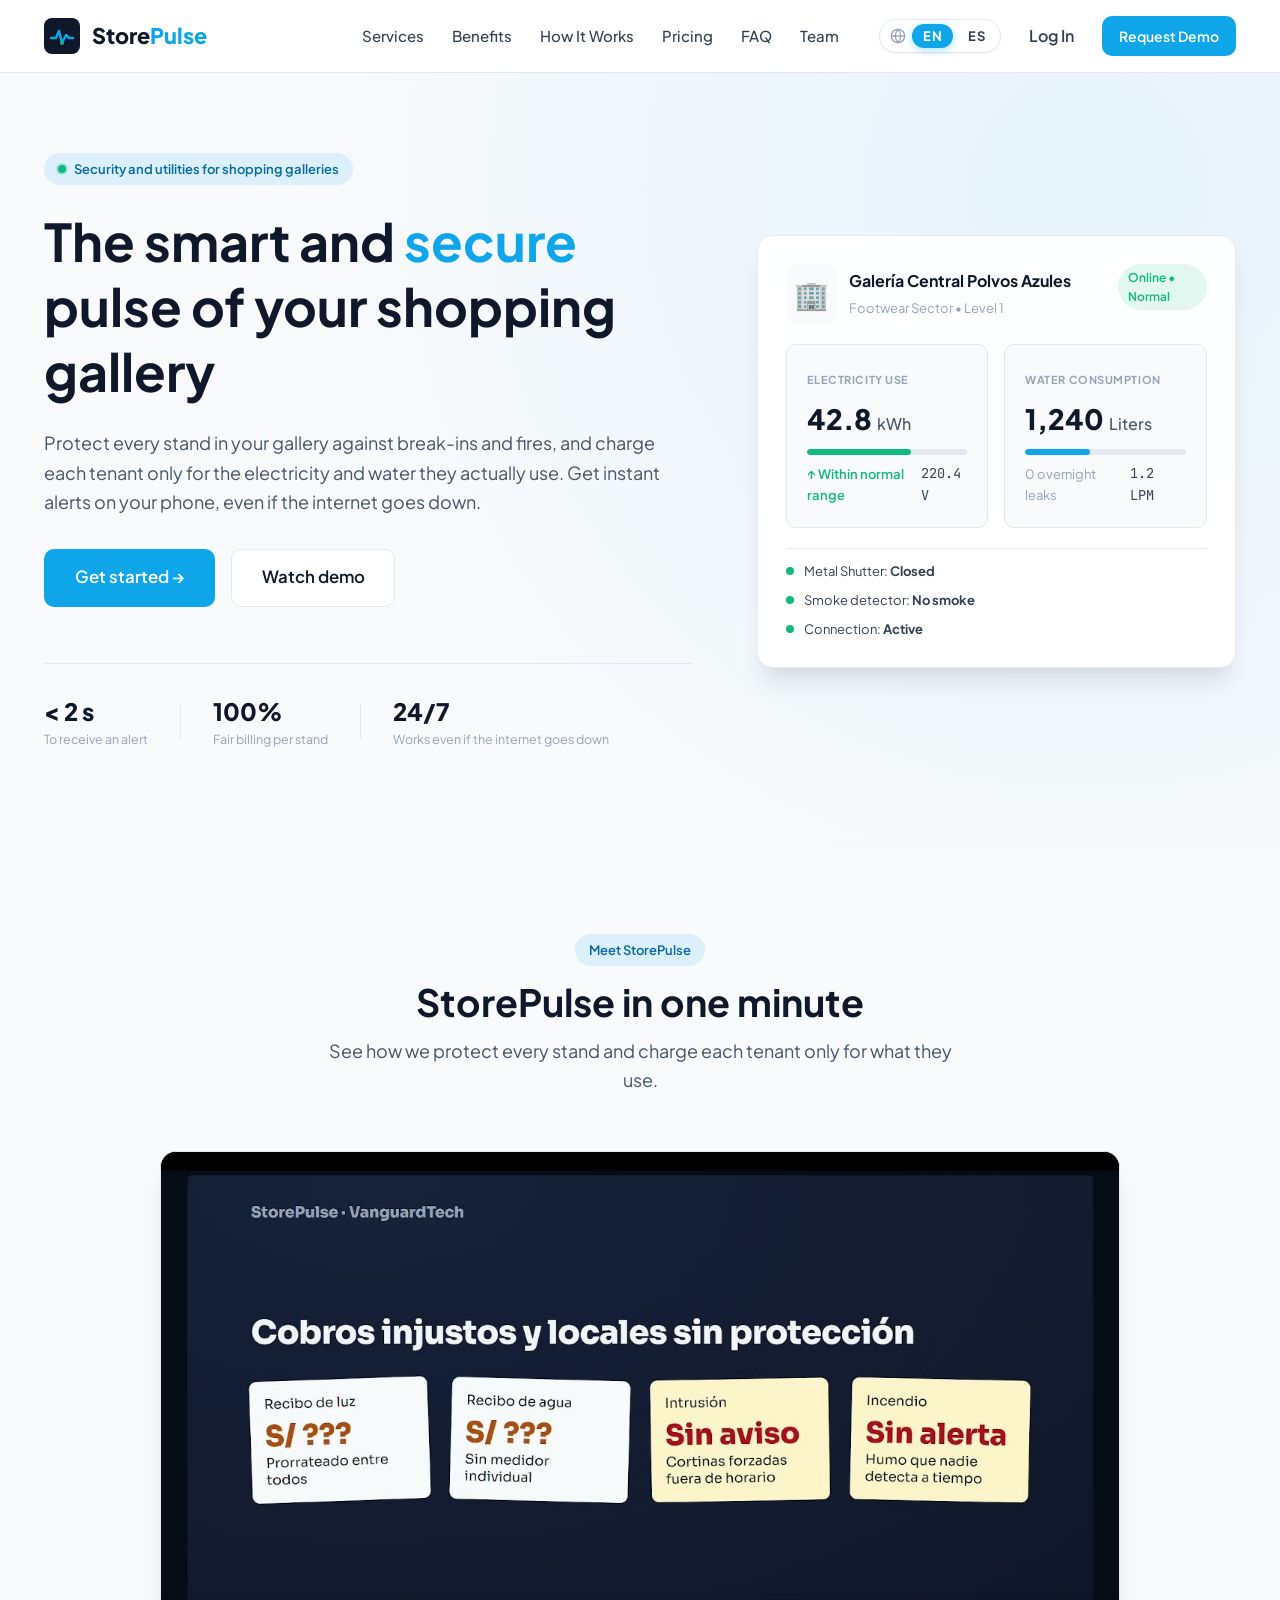
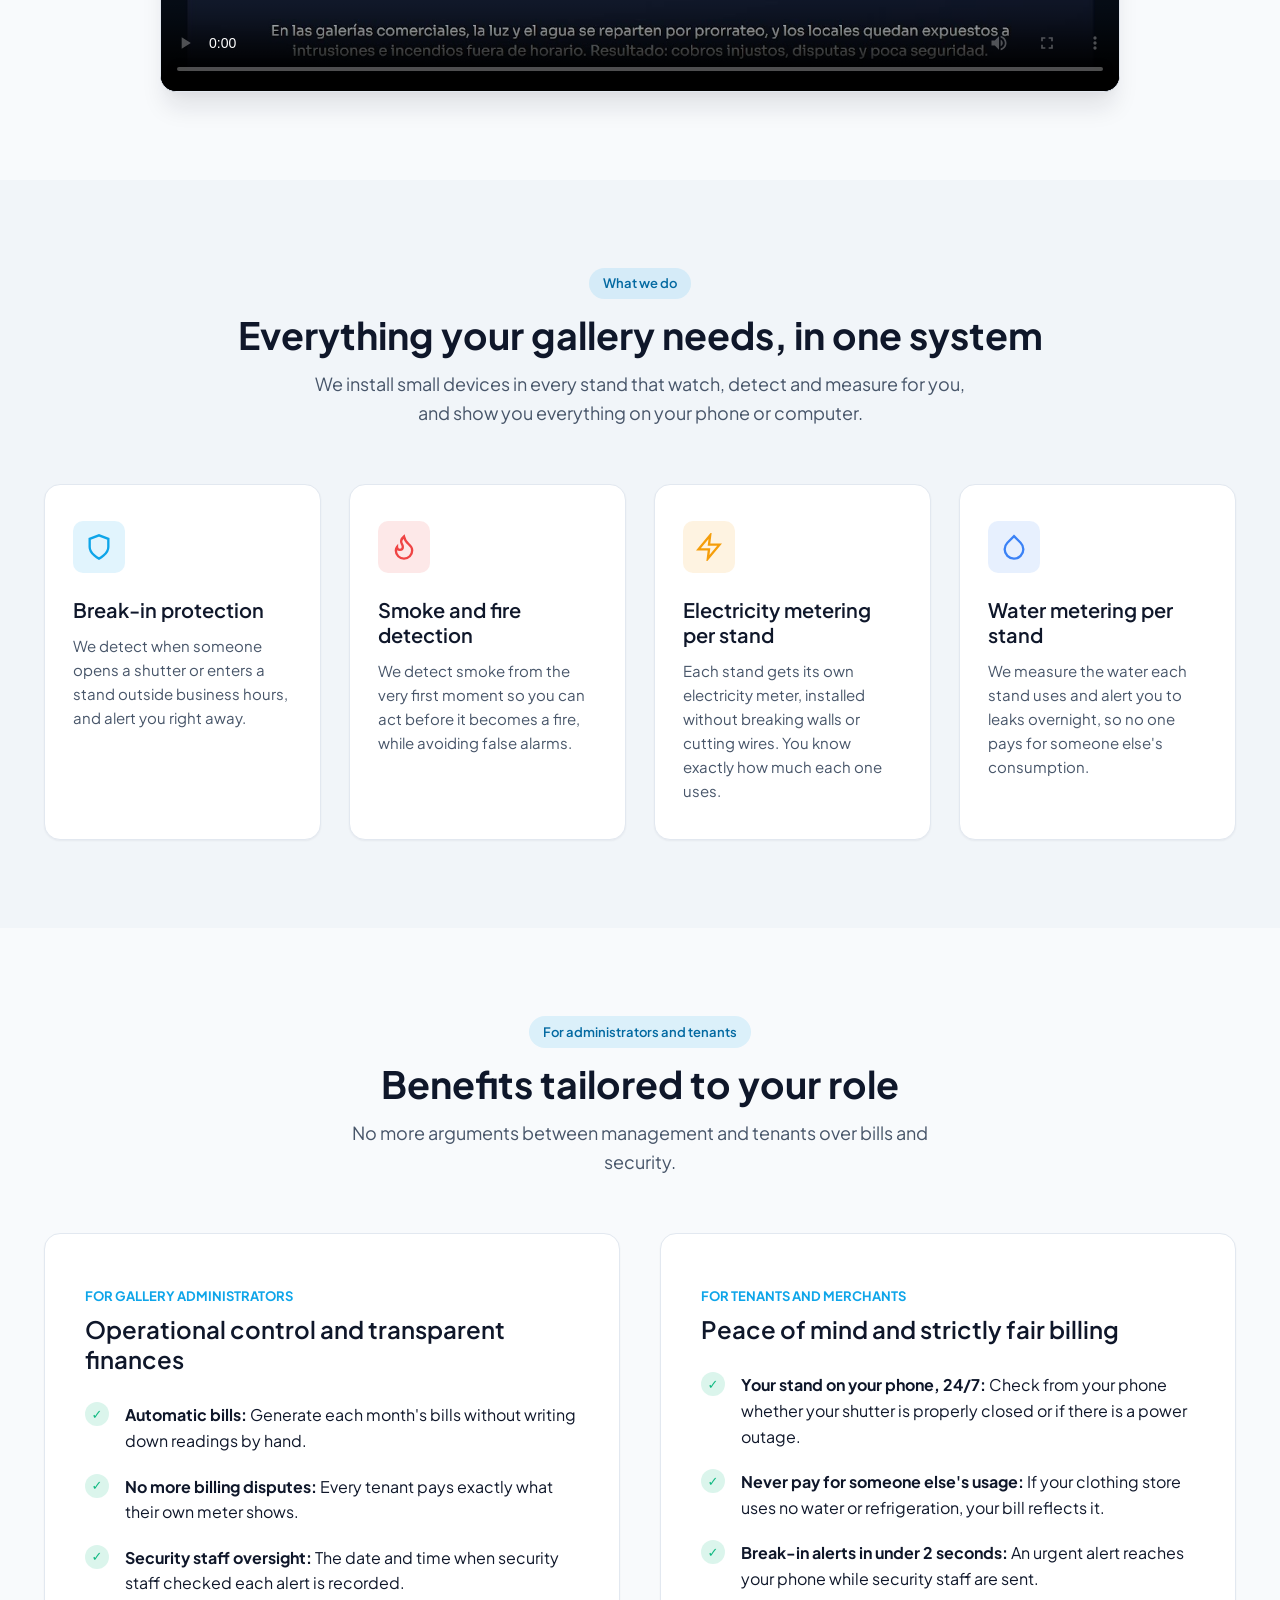
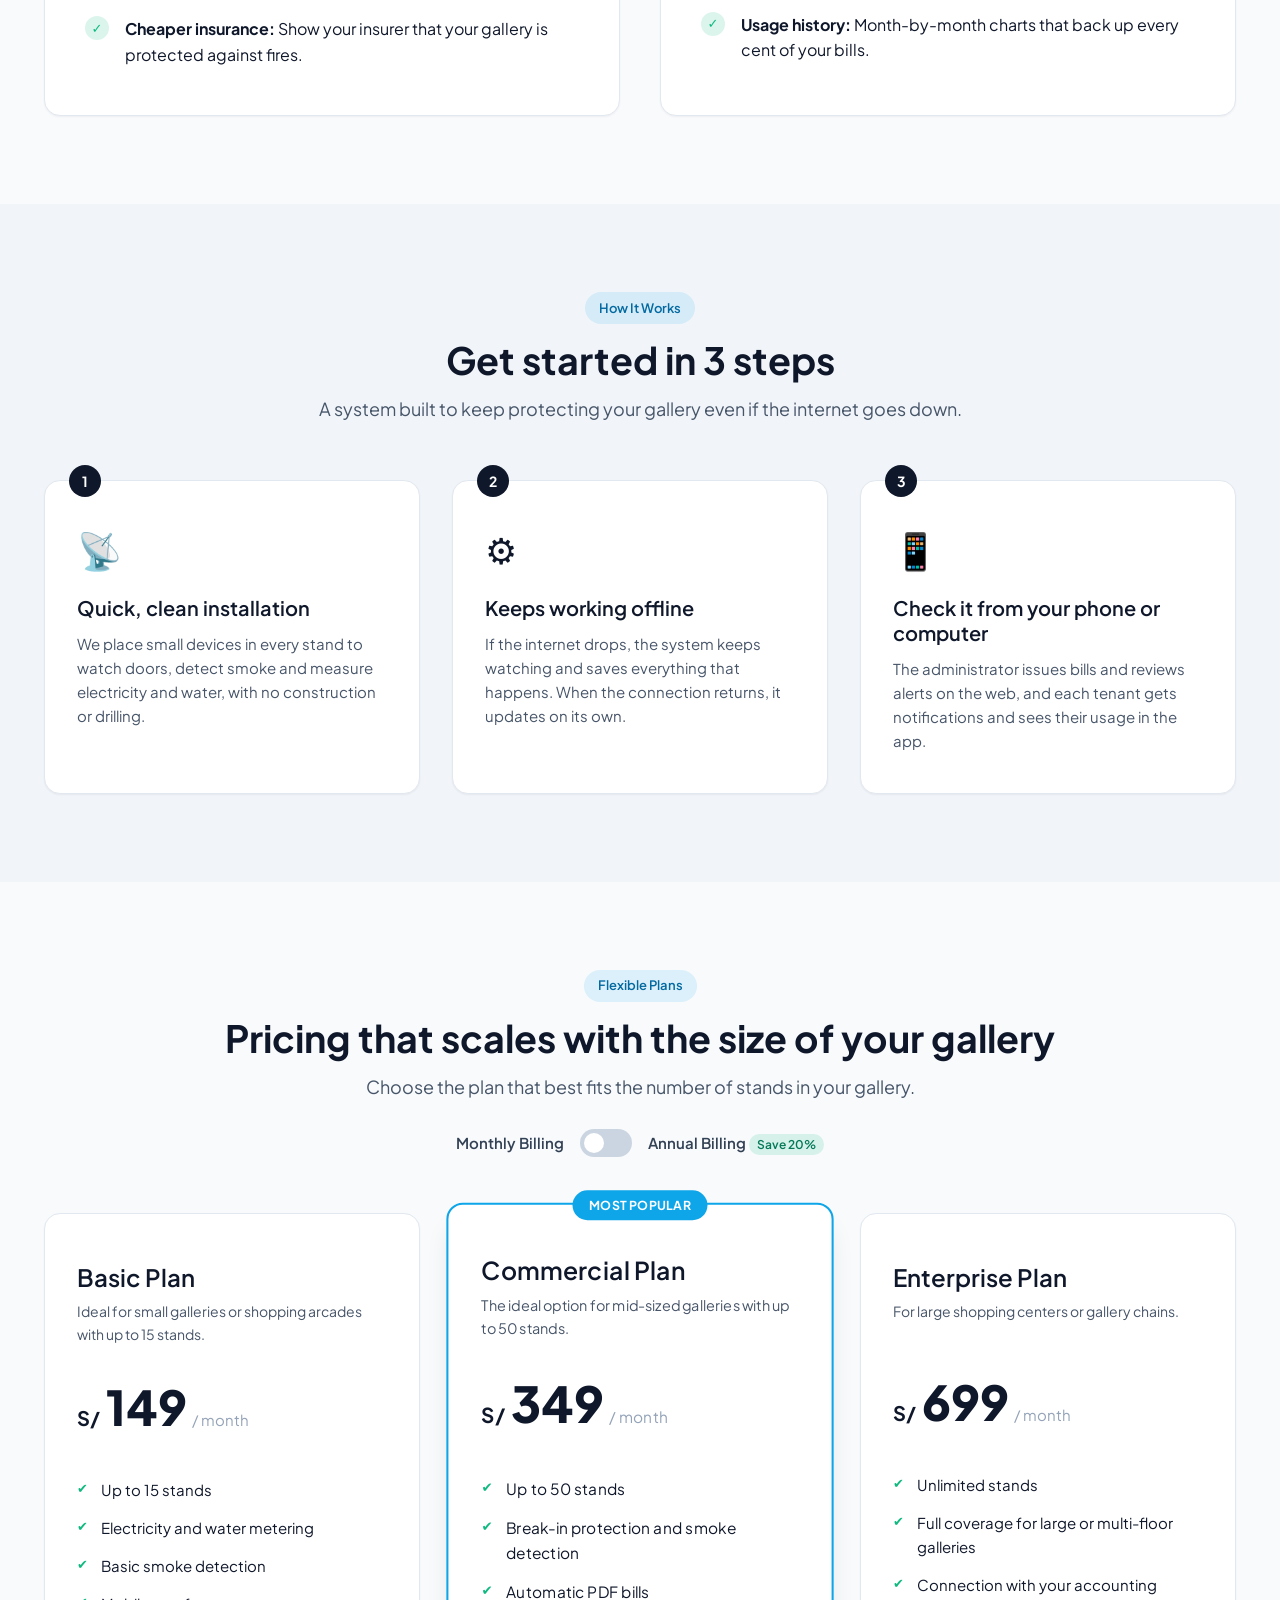
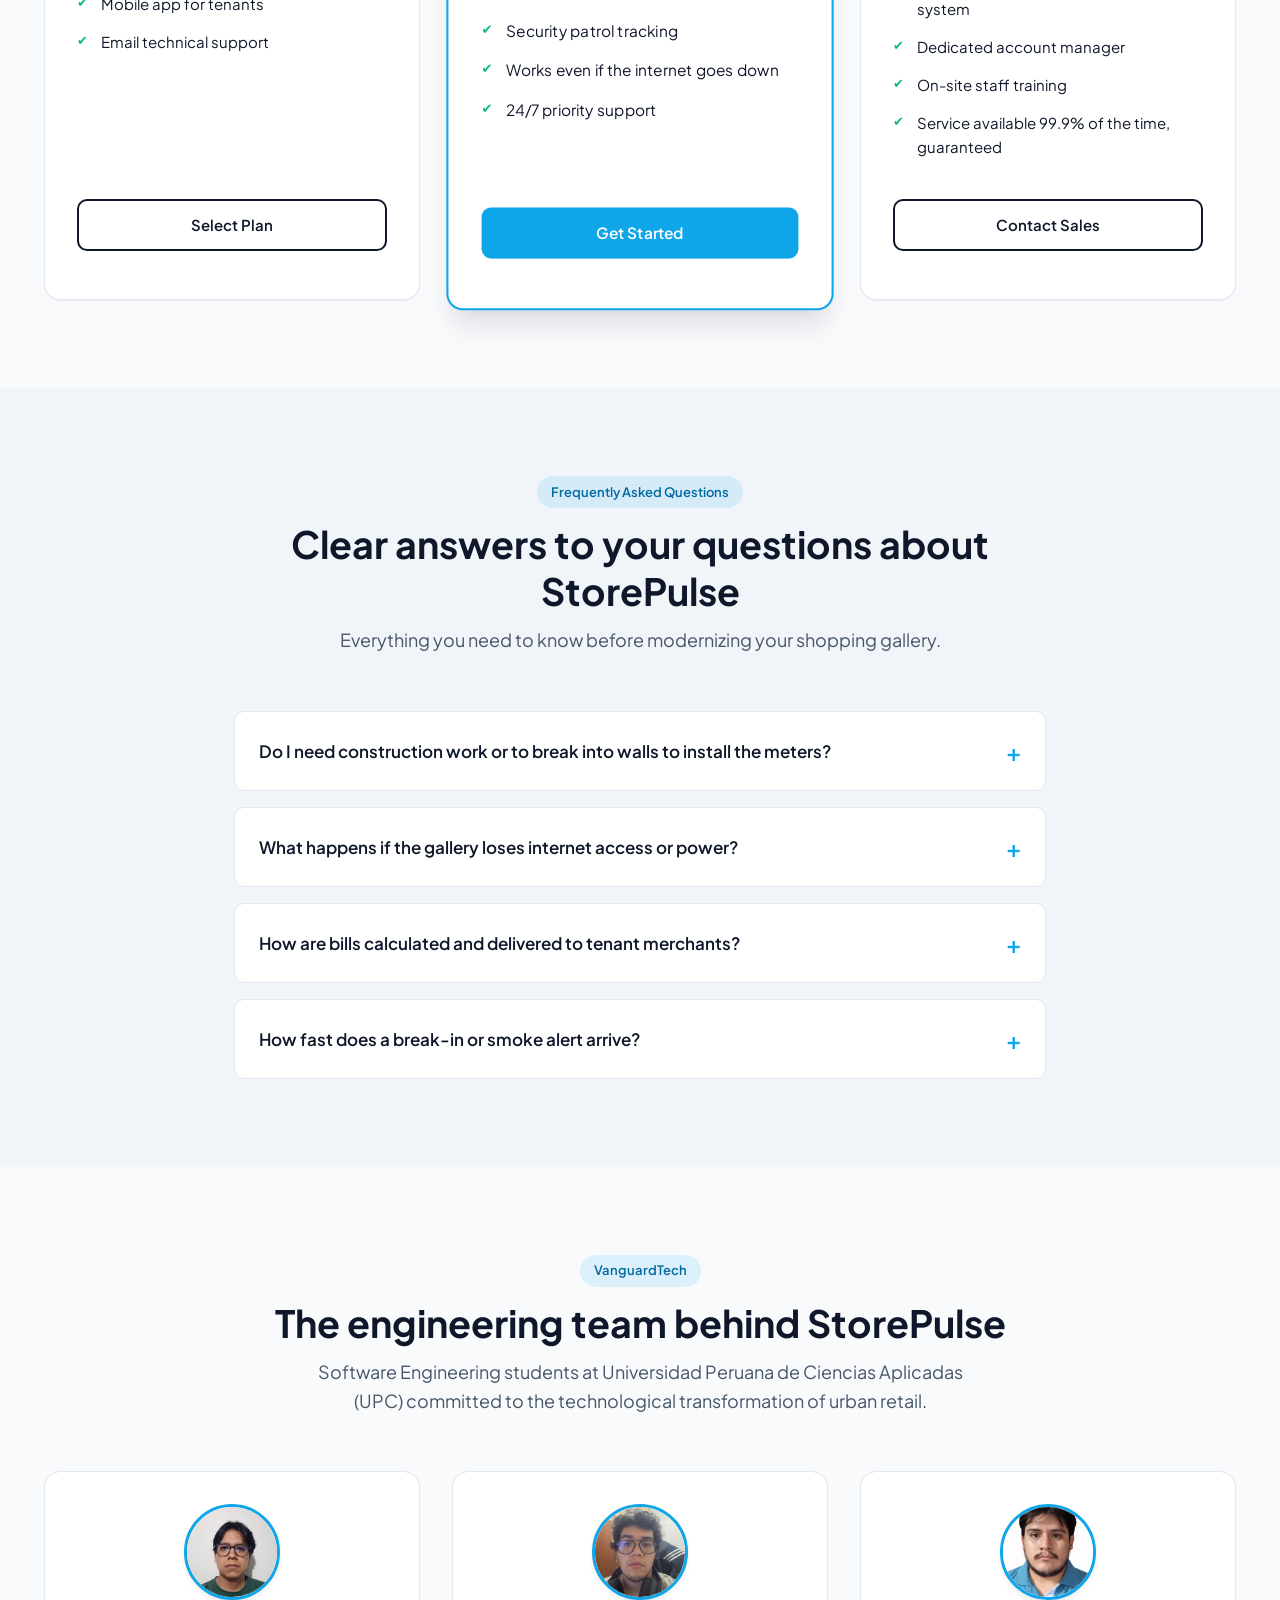
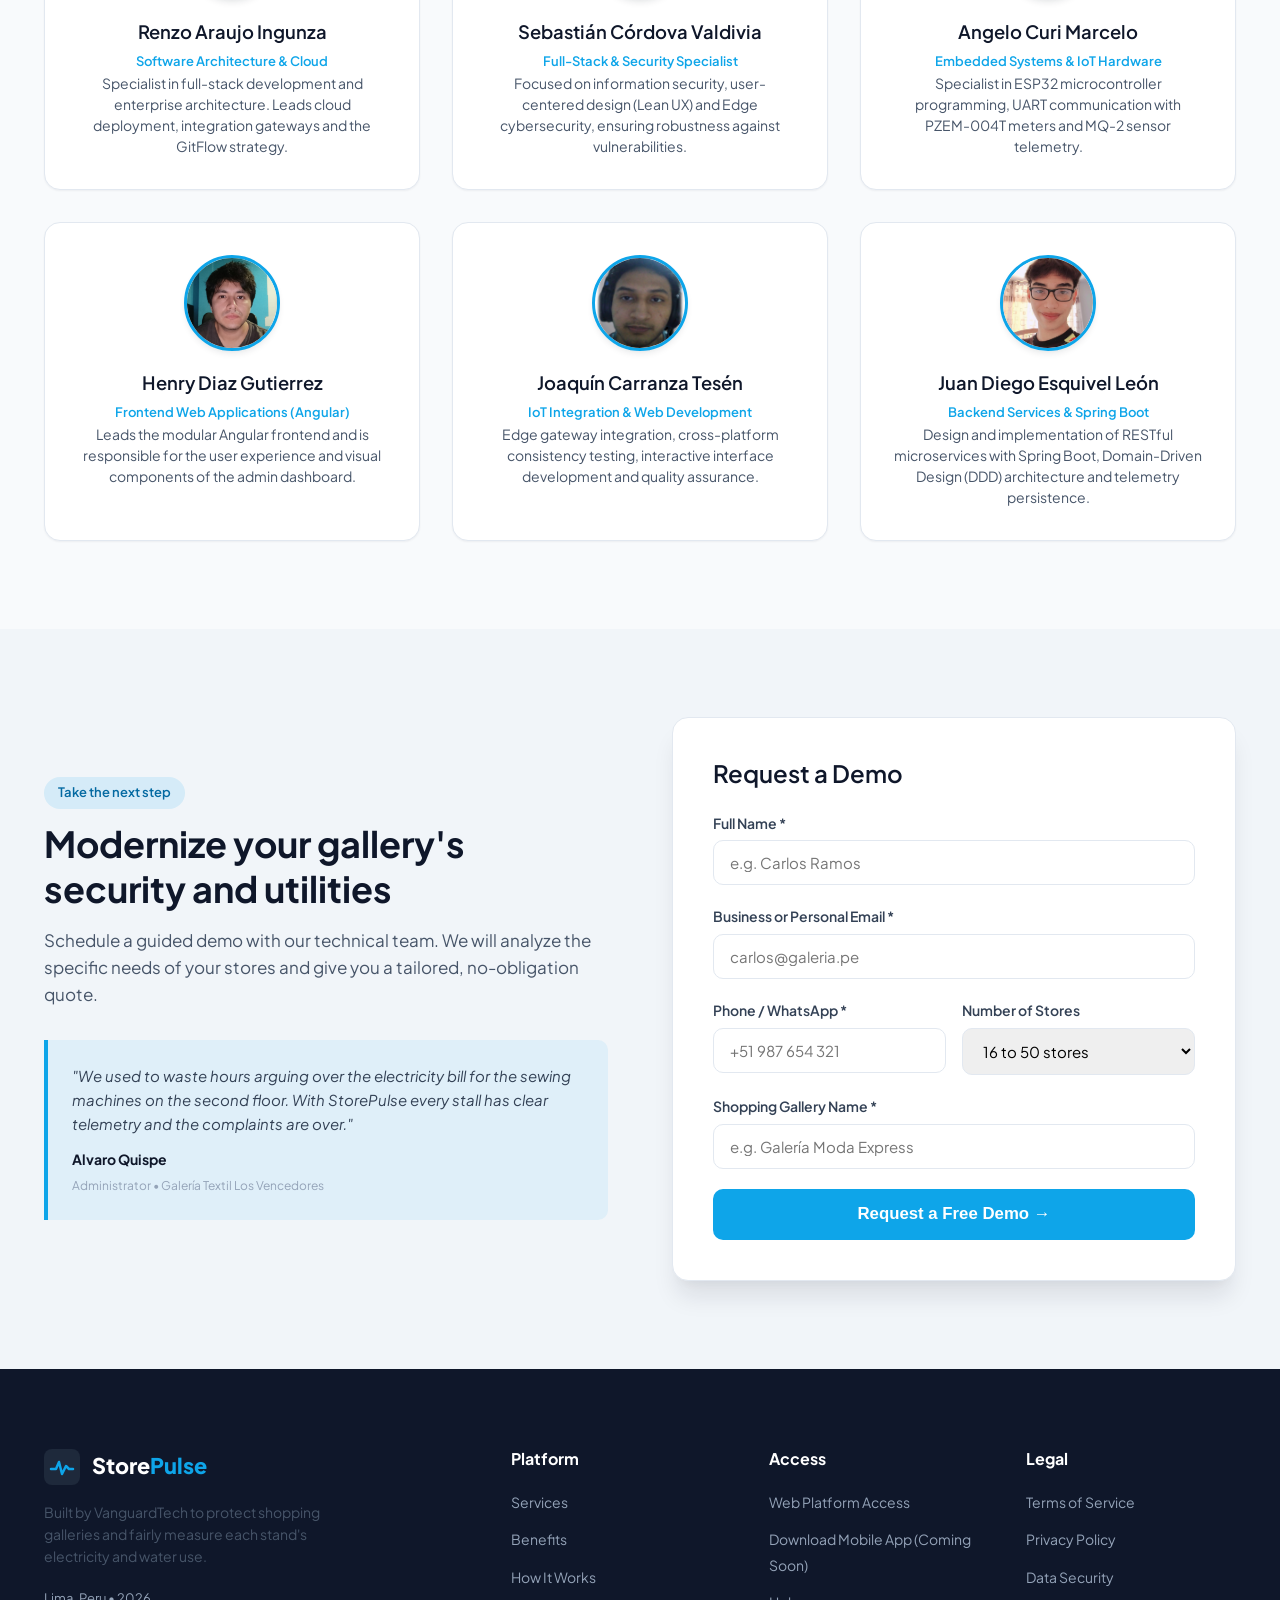
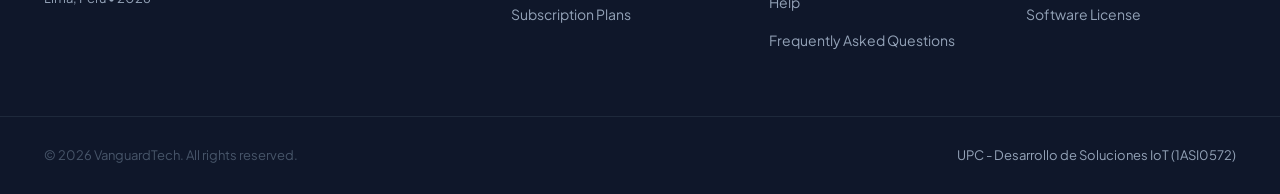
==== commit e17e49de: "Merge branch 'feature/get-started-web-app' into develop" ====
--- a/index.html
+++ b/index.html
@@ -91,7 +91,7 @@
                     Monitoreo en tiempo real de seguridad perimetral, detección temprana de incendios y sub-medición exacta de agua y electricidad por local comercial. Elimina el prorrateo conflictivo y gestiona emergencias con telemetría en el Edge.
                 </p>
                 <div class="hero-cta-group">
-                    <a href="#contacto" class="btn btn-primary btn-lg" data-i18n="hero.ctaPrimary">Comenzar ahora &rarr;</a>
+                    <a href="https://storepulse-web-app.firebaseapp.com/iam/sign-up" class="btn btn-primary btn-lg" target="_blank" rel="noopener noreferrer" data-i18n="hero.ctaPrimary">Comenzar ahora &rarr;</a>
                     <a href="#producto" class="btn btn-secondary btn-lg" data-i18n="hero.ctaSecondary">Ver demostración</a>
                 </div>
 
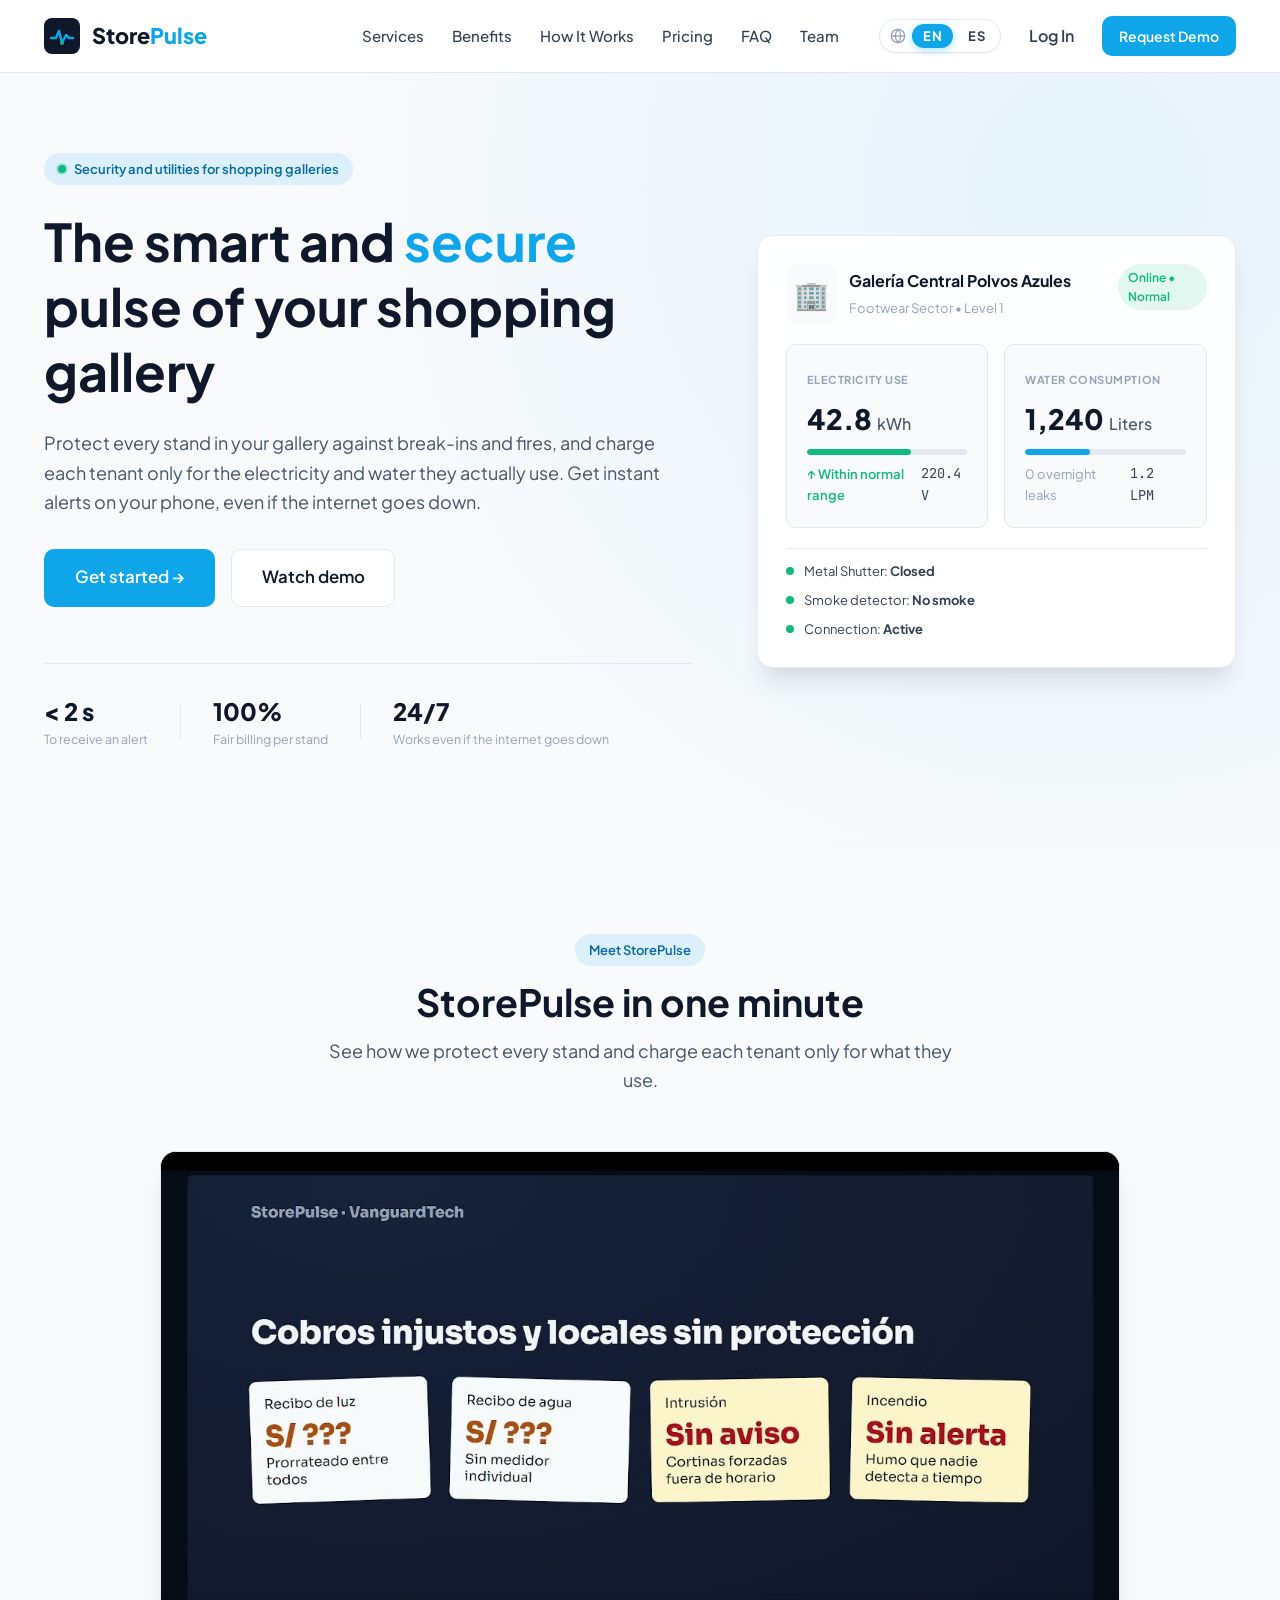
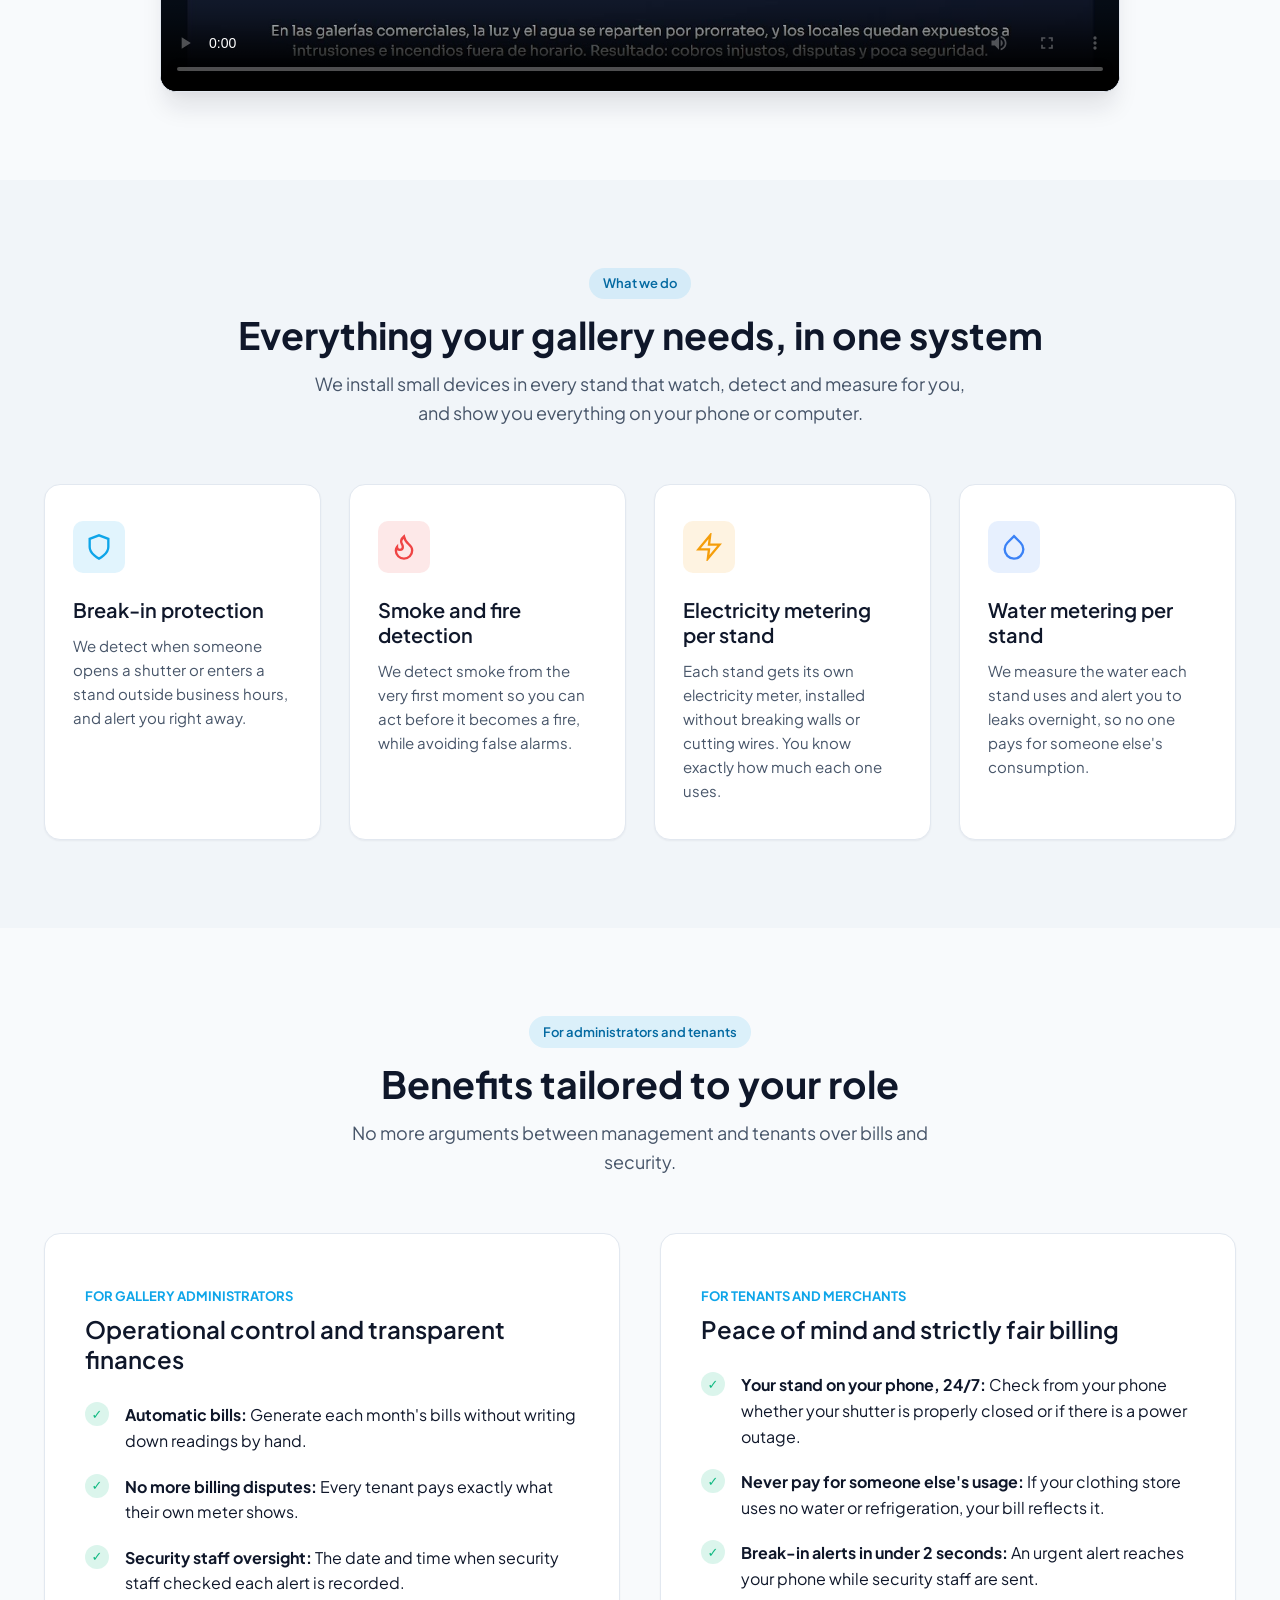
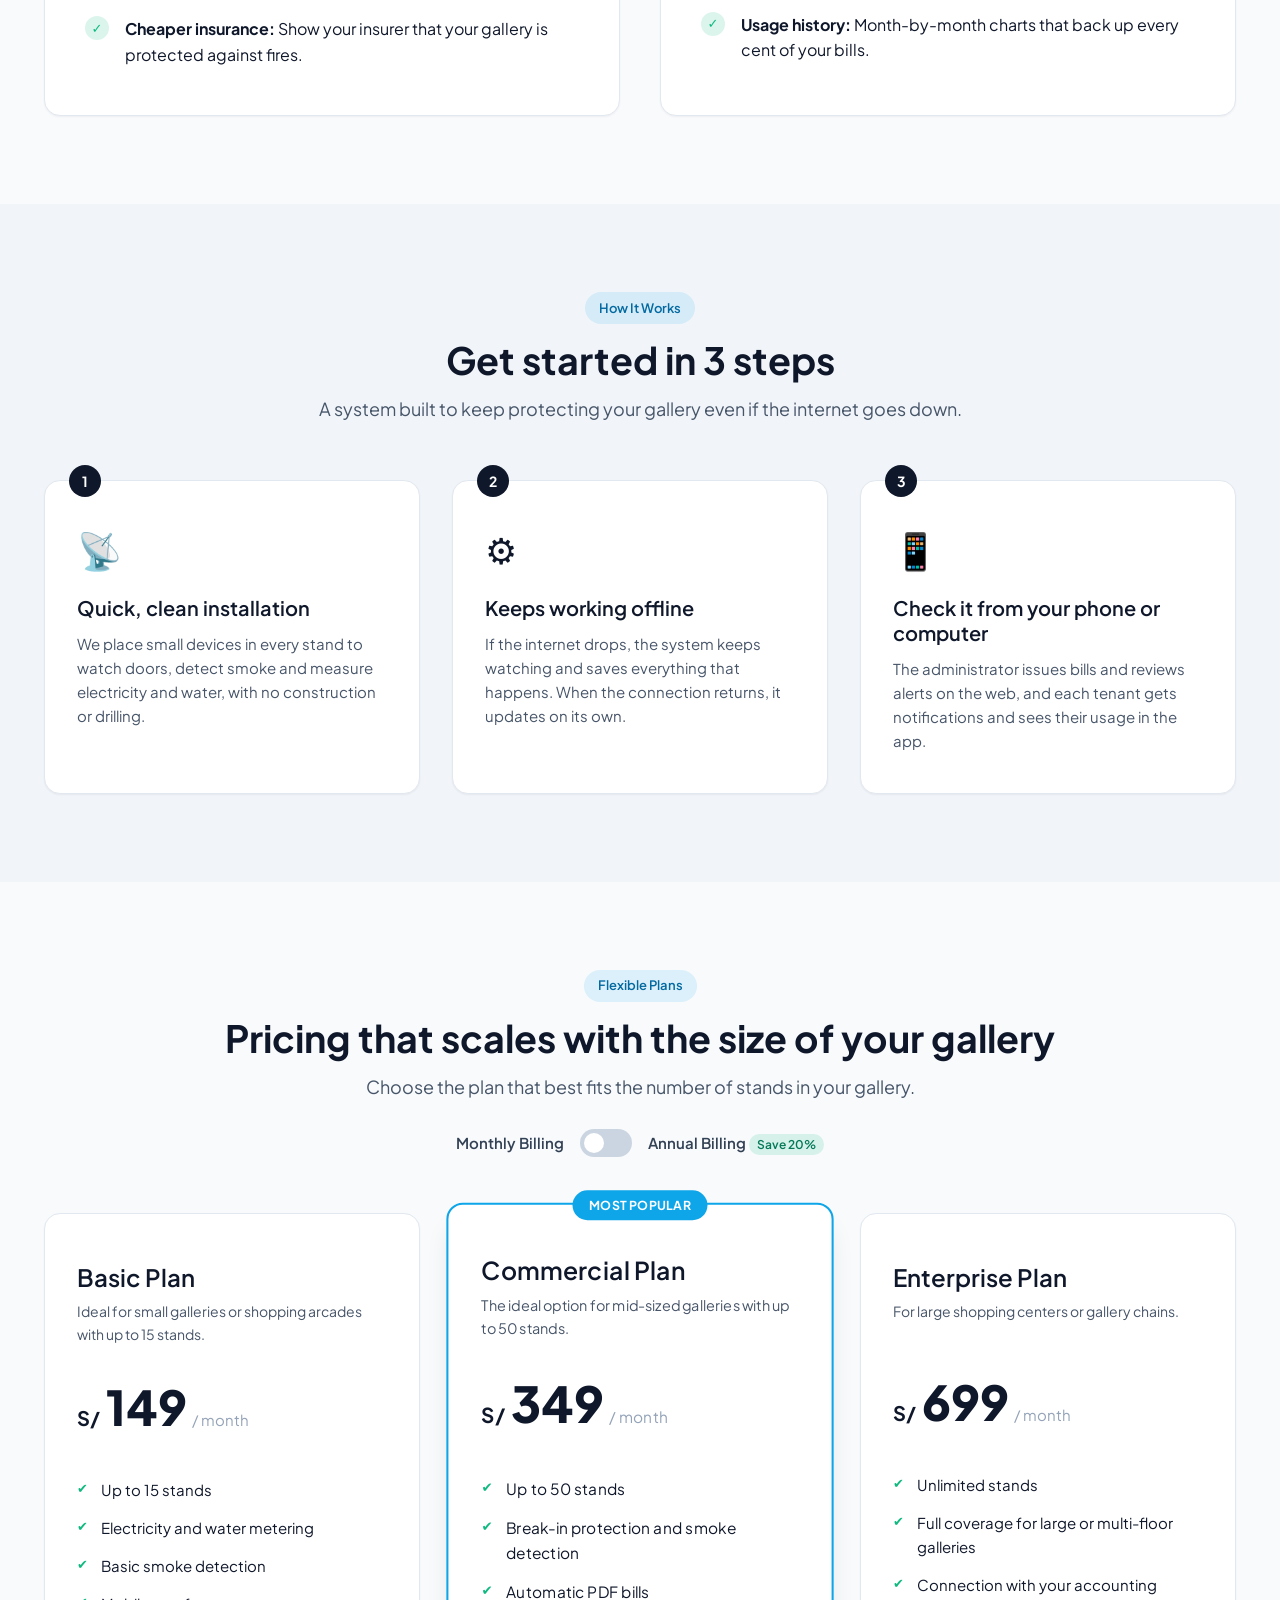
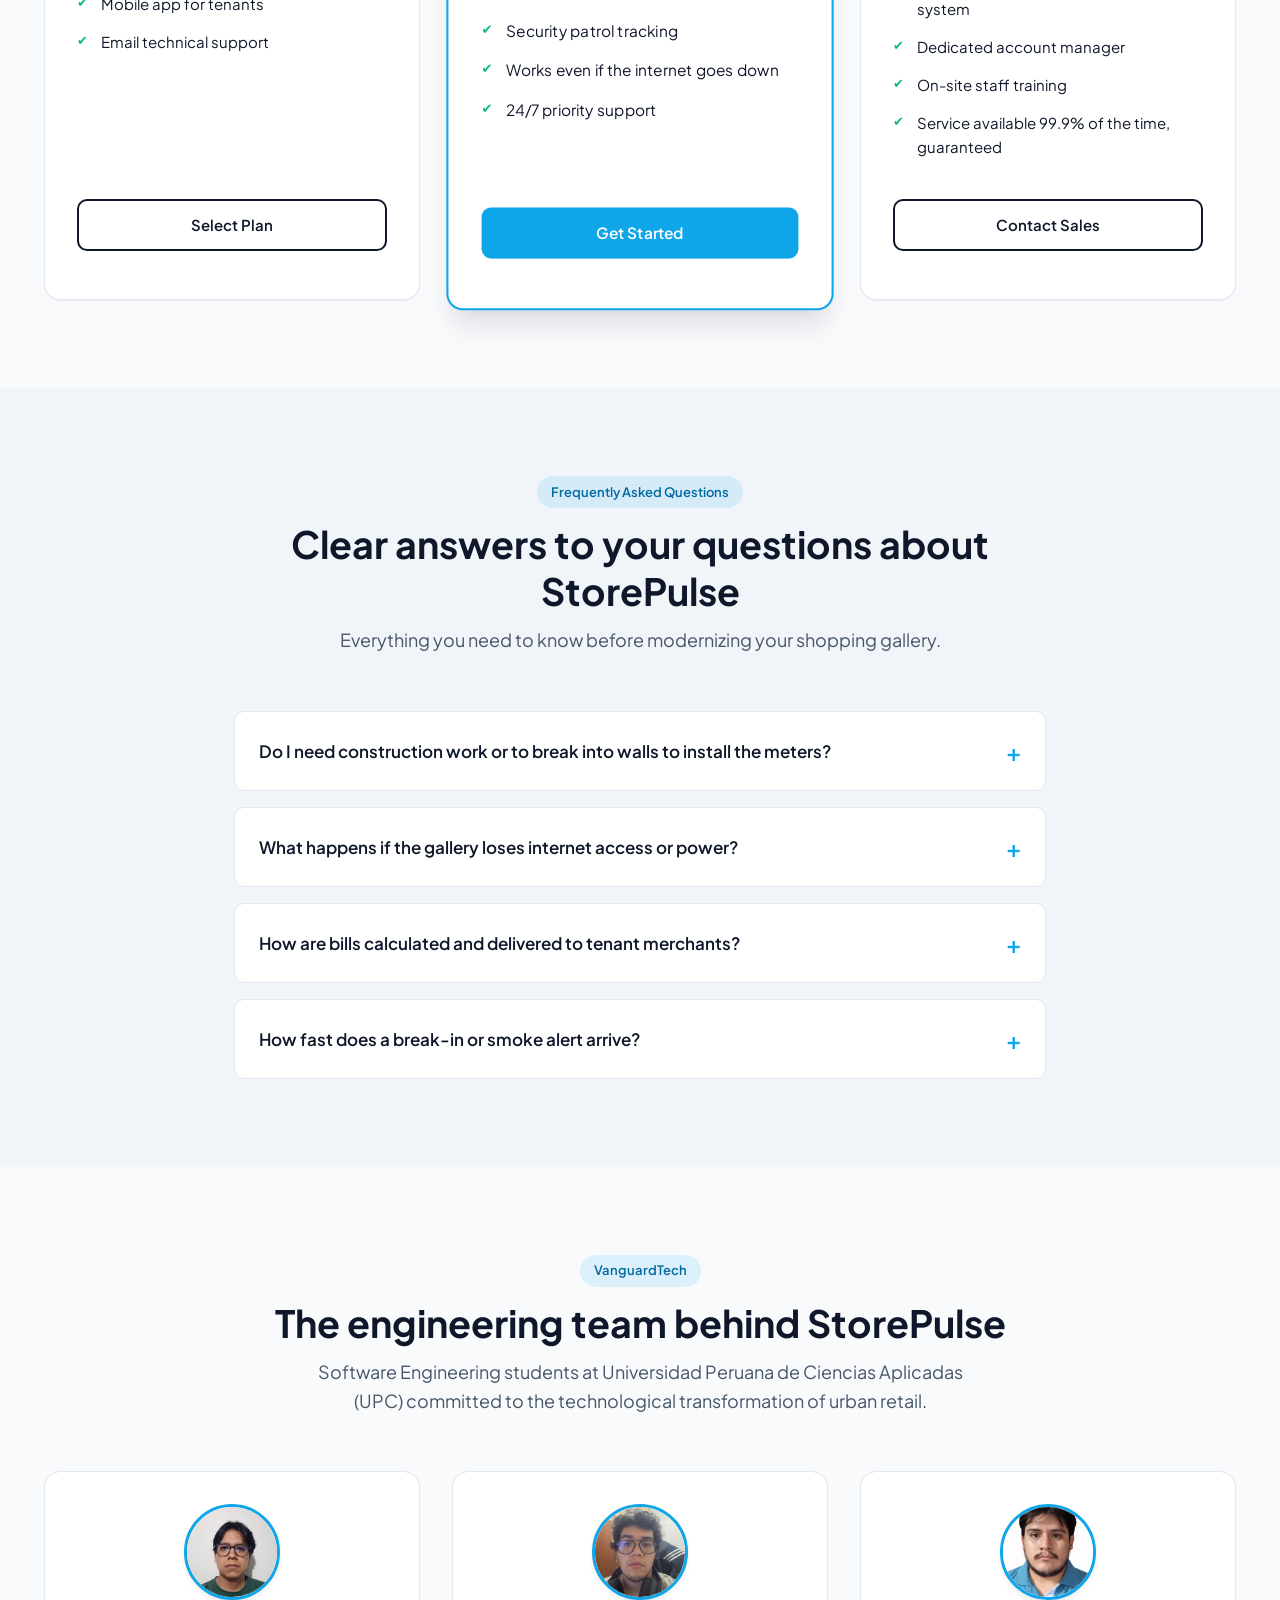
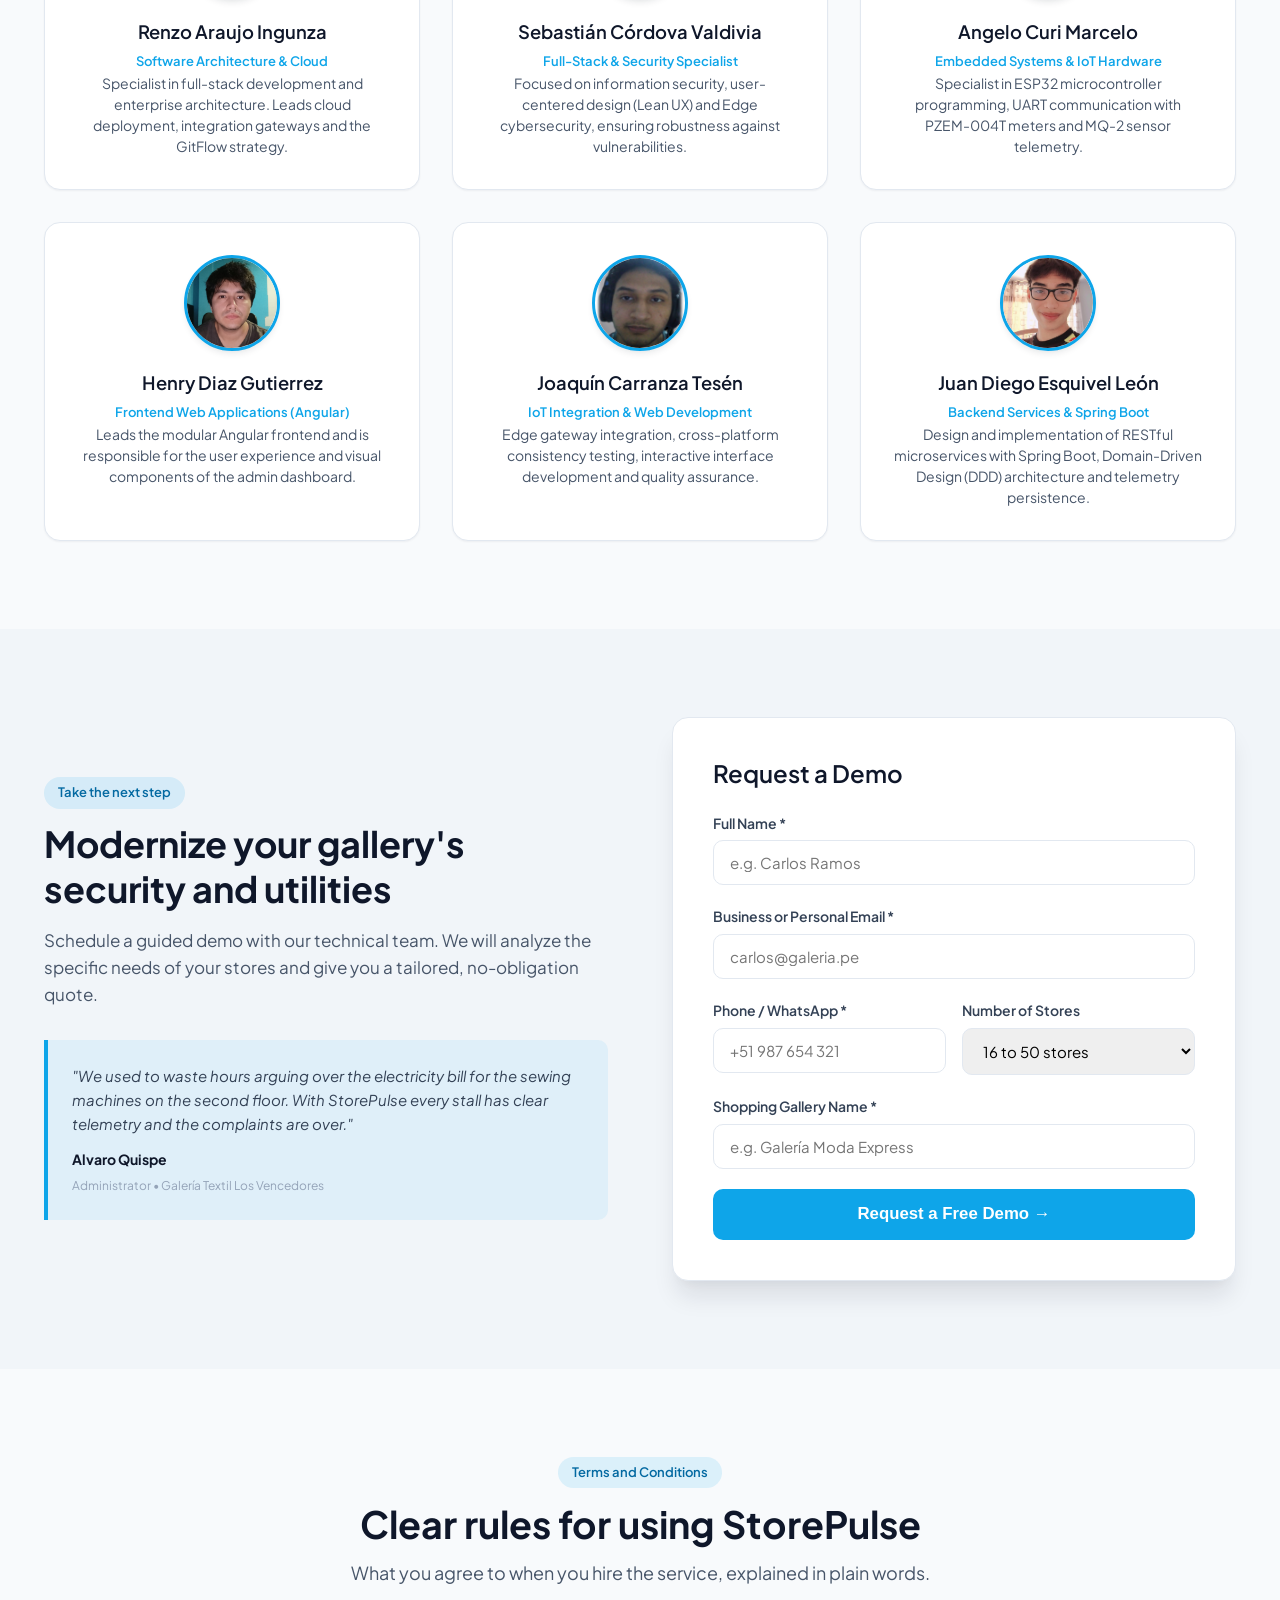
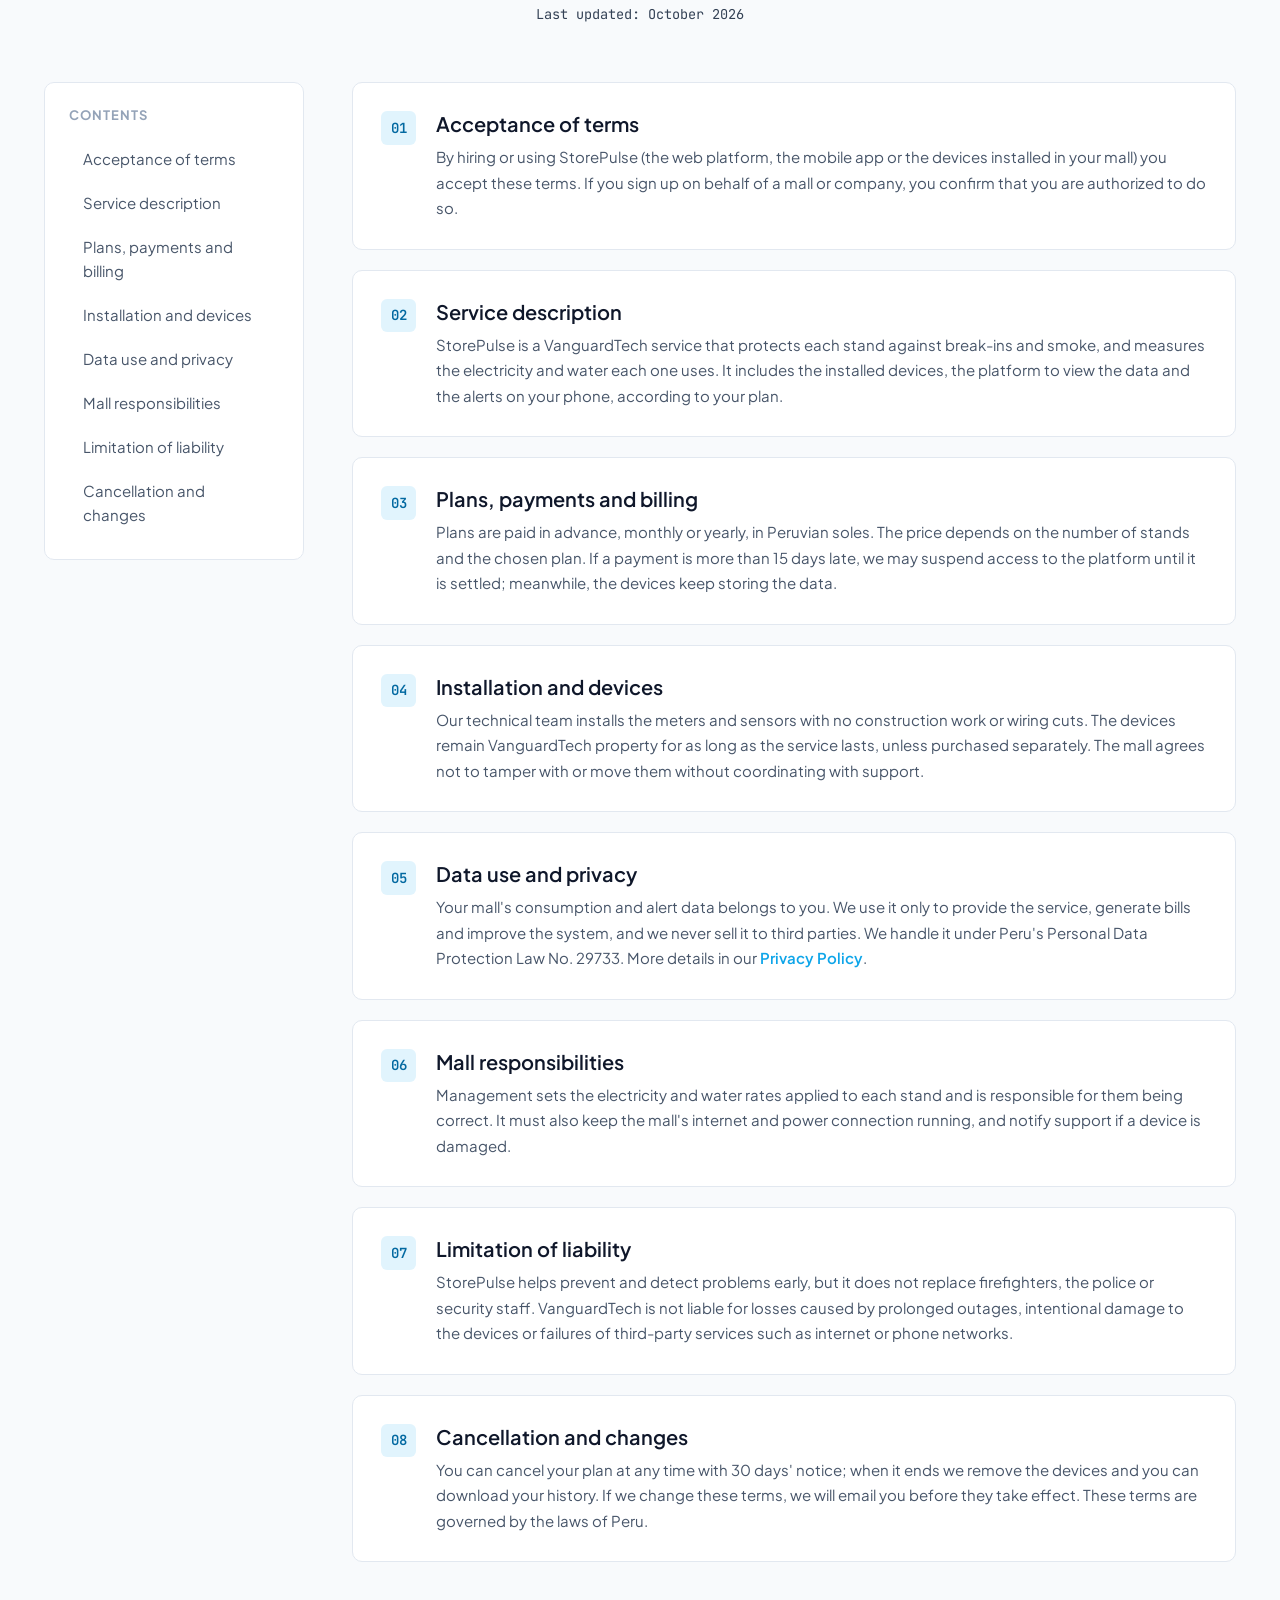
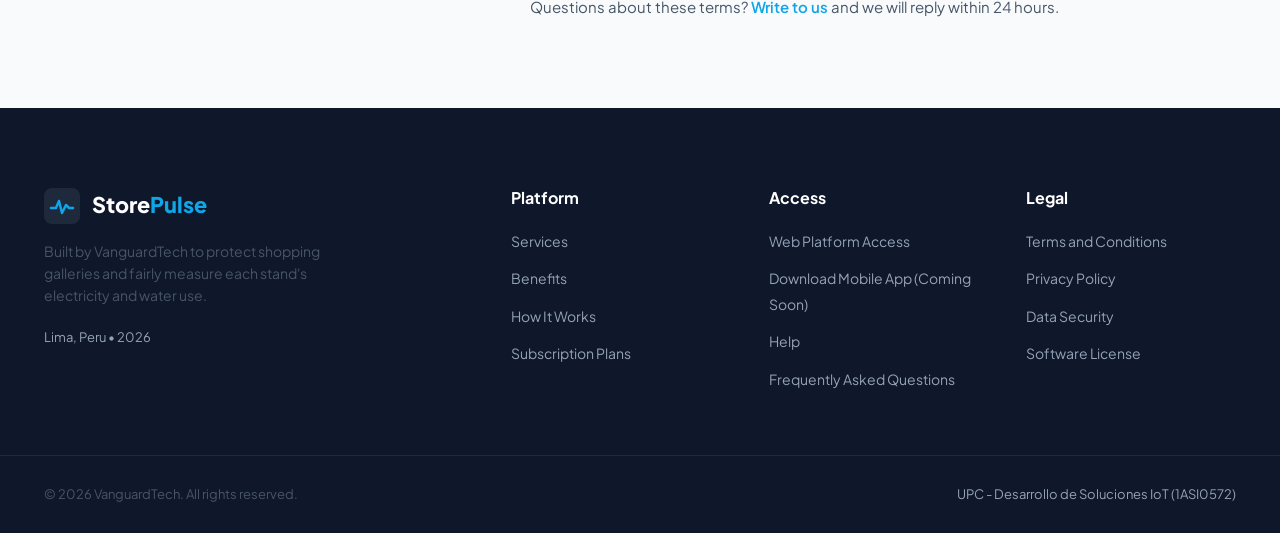
==== commit 992d43b0: "Merge branch 'develop' into feature/terms-section" ====
--- a/index.html
+++ b/index.html
@@ -695,10 +695,110 @@
             </div>
         </div>
     </section>
+
+    <!-- ========================================================================= -->
+    <!-- 10. TÉRMINOS Y CONDICIONES (VS-08)                                        -->
+    <!-- ========================================================================= -->
+    <section class="section" id="terminos">
+        <div class="container">
+            <div class="section-header text-center">
+                <span class="badge badge-accent" data-i18n="terms.badge">Términos y Condiciones</span>
+                <h2 class="section-title" data-i18n="terms.title">Reglas claras para usar StorePulse</h2>
+                <p class="section-subtitle" data-i18n="terms.subtitle">
+                    Lo que aceptas al contratar el servicio, explicado de forma sencilla.
+                </p>
+                <span class="terms-updated text-mono" data-i18n="terms.updated">Última actualización: octubre de 2026</span>
+            </div>
+
+            <div class="terms-layout">
+                <aside class="terms-index" aria-label="Índice de términos">
+                    <h4 class="terms-index-title" data-i18n="terms.indexTitle">Contenido</h4>
+                    <ol class="terms-index-list">
+                        <li><a href="#terminos-1" class="terms-index-link" data-i18n="terms.c1.title">Aceptación de los términos</a></li>
+                        <li><a href="#terminos-2" class="terms-index-link" data-i18n="terms.c2.title">Descripción del servicio</a></li>
+                        <li><a href="#terminos-3" class="terms-index-link" data-i18n="terms.c3.title">Planes, pagos y facturación</a></li>
+                        <li><a href="#terminos-4" class="terms-index-link" data-i18n="terms.c4.title">Instalación y equipos</a></li>
+                        <li><a href="#terminos-5" class="terms-index-link" data-i18n="terms.c5.title">Uso de datos y privacidad</a></li>
+                        <li><a href="#terminos-6" class="terms-index-link" data-i18n="terms.c6.title">Responsabilidades de la galería</a></li>
+                        <li><a href="#terminos-7" class="terms-index-link" data-i18n="terms.c7.title">Limitación de responsabilidad</a></li>
+                        <li><a href="#terminos-8" class="terms-index-link" data-i18n="terms.c8.title">Cancelación y cambios</a></li>
+                    </ol>
+                </aside>
+
+                <div class="terms-body">
+                    <article class="terms-clause" id="terminos-1">
+                        <span class="terms-number">01</span>
+                        <div class="terms-clause-content">
+                            <h3 data-i18n="terms.c1.title">Aceptación de los términos</h3>
+                            <p data-i18n="terms.c1.text">Al contratar o usar StorePulse (la plataforma web, la app móvil o los equipos instalados en tu galería) aceptas estos términos. Si contratas en nombre de una galería o empresa, declaras que tienes autorización para hacerlo.</p>
+                        </div>
+                    </article>
+
+                    <article class="terms-clause" id="terminos-2">
+                        <span class="terms-number">02</span>
+                        <div class="terms-clause-content">
+                            <h3 data-i18n="terms.c2.title">Descripción del servicio</h3>
+                            <p data-i18n="terms.c2.text">StorePulse es un servicio de VanguardTech que vigila cada stand contra robos y humo, y mide el consumo de luz y agua de cada uno. Incluye los equipos instalados, la plataforma para ver la información y las alertas al celular, según el plan contratado.</p>
+                        </div>
+                    </article>
+
+                    <article class="terms-clause" id="terminos-3">
+                        <span class="terms-number">03</span>
+                        <div class="terms-clause-content">
+                            <h3 data-i18n="terms.c3.title">Planes, pagos y facturación</h3>
+                            <p data-i18n="terms.c3.text">Los planes se pagan por adelantado, de forma mensual o anual, en soles. El precio depende del número de stands y del plan elegido. Si un pago se retrasa más de 15 días, podemos suspender el acceso a la plataforma hasta que se regularice; mientras tanto, los equipos siguen guardando la información.</p>
+                        </div>
+                    </article>
+
+                    <article class="terms-clause" id="terminos-4">
+                        <span class="terms-number">04</span>
+                        <div class="terms-clause-content">
+                            <h3 data-i18n="terms.c4.title">Instalación y equipos</h3>
+                            <p data-i18n="terms.c4.text">Nuestro equipo técnico instala los medidores y sensores sin obras ni cortes de cableado. Los equipos son propiedad de VanguardTech mientras dure el servicio, salvo que se compren aparte. La galería se compromete a no manipularlos ni moverlos sin coordinarlo con soporte.</p>
+                        </div>
+                    </article>
+
+                    <article class="terms-clause" id="terminos-5">
+                        <span class="terms-number">05</span>
+                        <div class="terms-clause-content">
+                            <h3 data-i18n="terms.c5.title">Uso de datos y privacidad</h3>
+                            <p data-i18n="terms.c5.text">Los datos de consumo y de alertas de tu galería te pertenecen. Los usamos solo para dar el servicio, generar los recibos y mejorar el sistema, y nunca los vendemos a terceros. Los tratamos según la Ley N.° 29733 de Protección de Datos Personales del Perú. Más detalle en nuestra <a href="public/sections/privacy.html">Política de Privacidad</a>.</p>
+                        </div>
+                    </article>
+
+                    <article class="terms-clause" id="terminos-6">
+                        <span class="terms-number">06</span>
+                        <div class="terms-clause-content">
+                            <h3 data-i18n="terms.c6.title">Responsabilidades de la galería</h3>
+                            <p data-i18n="terms.c6.text">La administración fija las tarifas de luz y agua que se aplican a cada stand y es responsable de que sean correctas. También debe mantener la conexión a internet y a la red eléctrica de la galería, y avisar a soporte si un equipo se daña.</p>
+                        </div>
+                    </article>
+
+                    <article class="terms-clause" id="terminos-7">
+                        <span class="terms-number">07</span>
+                        <div class="terms-clause-content">
+                            <h3 data-i18n="terms.c7.title">Limitación de responsabilidad</h3>
+                            <p data-i18n="terms.c7.text">StorePulse ayuda a prevenir y a detectar a tiempo, pero no reemplaza a los bomberos, a la policía ni al personal de seguridad. VanguardTech no responde por pérdidas causadas por cortes prolongados, daños intencionales a los equipos o fallas de servicios de terceros, como el internet o la telefonía.</p>
+                        </div>
+                    </article>
+
+                    <article class="terms-clause" id="terminos-8">
+                        <span class="terms-number">08</span>
+                        <div class="terms-clause-content">
+                            <h3 data-i18n="terms.c8.title">Cancelación y cambios</h3>
+                            <p data-i18n="terms.c8.text">Puedes cancelar tu plan cuando quieras, avisando con 30 días de anticipación; al terminar retiramos los equipos y puedes descargar tu historial. Si cambiamos estos términos, te avisaremos por correo antes de que entren en vigor. Estos términos se rigen por las leyes del Perú.</p>
+                        </div>
+                    </article>
+
+                    <p class="terms-contact" data-i18n="terms.contact">¿Tienes dudas sobre estos términos? <a href="#contacto">Escríbenos</a> y te respondemos en menos de 24 horas.</p>
+                </div>
+            </div>
+        </div>
+    </section>
 </main>
 
 <!-- ========================================================================= -->
-<!-- 10. FOOTER / PIE DE PÁGINA (VS-08, VS-09)                                  -->
+<!-- 11. FOOTER / PIE DE PÁGINA (VS-08, VS-09)                                  -->
 <!-- ========================================================================= -->
 <footer class="footer">
     <div class="container footer-grid">
@@ -739,7 +839,7 @@
         <div class="footer-col">
             <h4 class="footer-heading" data-i18n="footer.legal">Legal</h4>
             <ul class="footer-links">
-                <li><a href="public/sections/terms.html" data-i18n="footer.terms">Términos de Servicio (VS-08)</a></li>
+                <li><a href="#terminos" data-i18n="footer.terms">Términos y Condiciones</a></li>
                 <li><a href="public/sections/privacy.html" data-i18n="footer.privacy">Política de Privacidad (VS-09)</a></li>
                 <li><a href="#" data-i18n="footer.iotSecurity">Declaración de Seguridad IoT</a></li>
                 <li><a href="#" data-i18n="footer.license">Licencia de Software</a></li>
--- a/public/assets/styles/styles.css
+++ b/public/assets/styles/styles.css
@@ -1055,6 +1055,126 @@
 }
 
 /* ==========================================================================
+   10. TÉRMINOS Y CONDICIONES
+   ========================================================================== */
+.terms-updated {
+    display: inline-block;
+    margin-top: 1rem;
+}
+
+.terms-layout {
+    display: grid;
+    grid-template-columns: 260px 1fr;
+    gap: 3rem;
+    align-items: start;
+}
+
+.terms-index {
+    position: sticky;
+    top: 96px;
+    background: var(--color-surface-white);
+    border: 1px solid var(--color-border);
+    border-radius: var(--radius-md);
+    padding: 1.5rem;
+}
+
+.terms-index-title {
+    font-size: 0.8125rem;
+    text-transform: uppercase;
+    letter-spacing: 0.08em;
+    color: var(--color-text-muted);
+    margin-bottom: 1rem;
+}
+
+.terms-index-list {
+    list-style: none;
+    display: flex;
+    flex-direction: column;
+    gap: 0.25rem;
+}
+
+.terms-index-link {
+    display: block;
+    padding: 0.5rem 0.75rem;
+    border-left: 2px solid transparent;
+    border-radius: var(--radius-sm);
+    font-size: 0.9375rem;
+    color: var(--color-text-body);
+}
+
+.terms-index-link:hover {
+    color: var(--color-accent-cyan);
+    background: rgba(14, 165, 233, 0.06);
+}
+
+.terms-index-link.active {
+    color: #0369A1;
+    font-weight: 600;
+    border-left-color: var(--color-accent-cyan);
+    background: rgba(14, 165, 233, 0.1);
+}
+
+.terms-body {
+    display: flex;
+    flex-direction: column;
+    gap: 1.25rem;
+}
+
+.terms-clause {
+    display: grid;
+    grid-template-columns: auto 1fr;
+    gap: 1.25rem;
+    background: var(--color-surface-white);
+    border: 1px solid var(--color-border);
+    border-radius: var(--radius-md);
+    padding: 1.75rem;
+    scroll-margin-top: 96px;
+    transition: box-shadow var(--transition-fast), border-color var(--transition-fast);
+}
+
+.terms-clause:hover {
+    border-color: rgba(14, 165, 233, 0.4);
+    box-shadow: var(--shadow-md);
+}
+
+.terms-number {
+    height: fit-content;
+    padding: 0.35rem 0.6rem;
+    border-radius: var(--radius-sm);
+    background: rgba(14, 165, 233, 0.12);
+    color: #0369A1;
+    font-family: var(--font-mono), monospace;
+    font-size: 0.875rem;
+    font-weight: 600;
+}
+
+.terms-clause h3 {
+    margin-bottom: 0.5rem;
+}
+
+.terms-clause p,
+.terms-contact {
+    font-size: 0.9375rem;
+    line-height: 1.7;
+}
+
+.terms-clause a,
+.terms-contact a {
+    color: var(--color-accent-cyan);
+    font-weight: 600;
+}
+
+.terms-clause a:hover,
+.terms-contact a:hover {
+    color: var(--color-accent-hover);
+}
+
+.terms-contact {
+    text-align: center;
+    margin-top: 0.75rem;
+}
+
+/* ==========================================================================
    RESPONSIVE DESIGN (Tablets y Dispositivos Móviles)
    ========================================================================== */
 /* Video del producto */
@@ -1091,6 +1211,13 @@
 
     .pricing-featured { transform: none; }
     .footer-grid { grid-template-columns: 1fr 1fr; }
+
+    .terms-layout {
+        grid-template-columns: minmax(0, 1fr);
+        gap: 2rem;
+    }
+
+    .terms-index { position: static; }
 }
 
 @media (max-width: 768px) {
@@ -1153,4 +1280,29 @@
         text-align: center;
     }
     .nav-actions .lang-switch { align-self: center; }
+    .terms-index { padding: 1rem; }
+
+    .terms-index-list {
+        flex-direction: row;
+        gap: 0.5rem;
+        overflow-x: auto;
+        padding-bottom: 0.25rem;
+    }
+
+    .terms-index-link {
+        white-space: nowrap;
+        border: 1px solid var(--color-border);
+        border-radius: var(--radius-full);
+        font-size: 0.875rem;
+    }
+
+    .terms-index-link.active { border-color: var(--color-accent-cyan); }
+
+    .terms-clause {
+        grid-template-columns: minmax(0, 1fr);
+        gap: 0.75rem;
+        padding: 1.25rem;
+    }
+
+    .terms-number { justify-self: start; }
 }
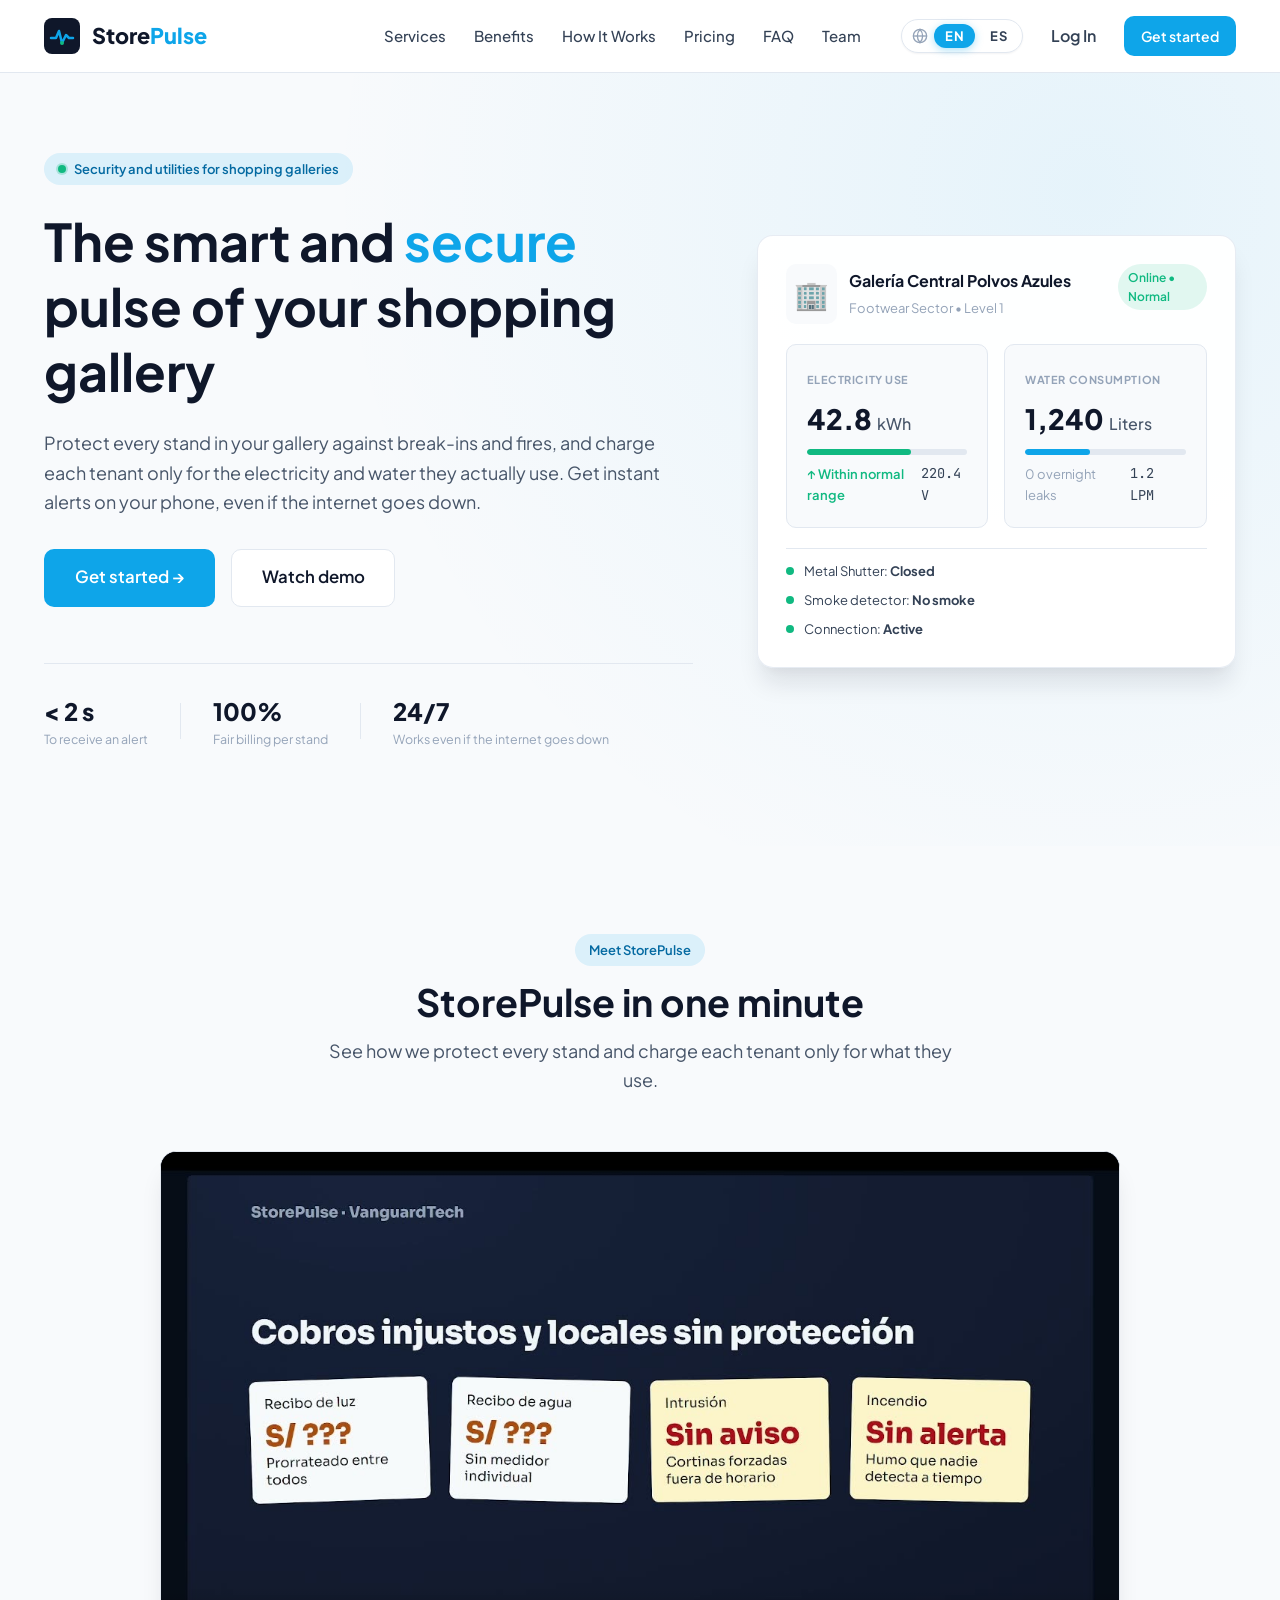
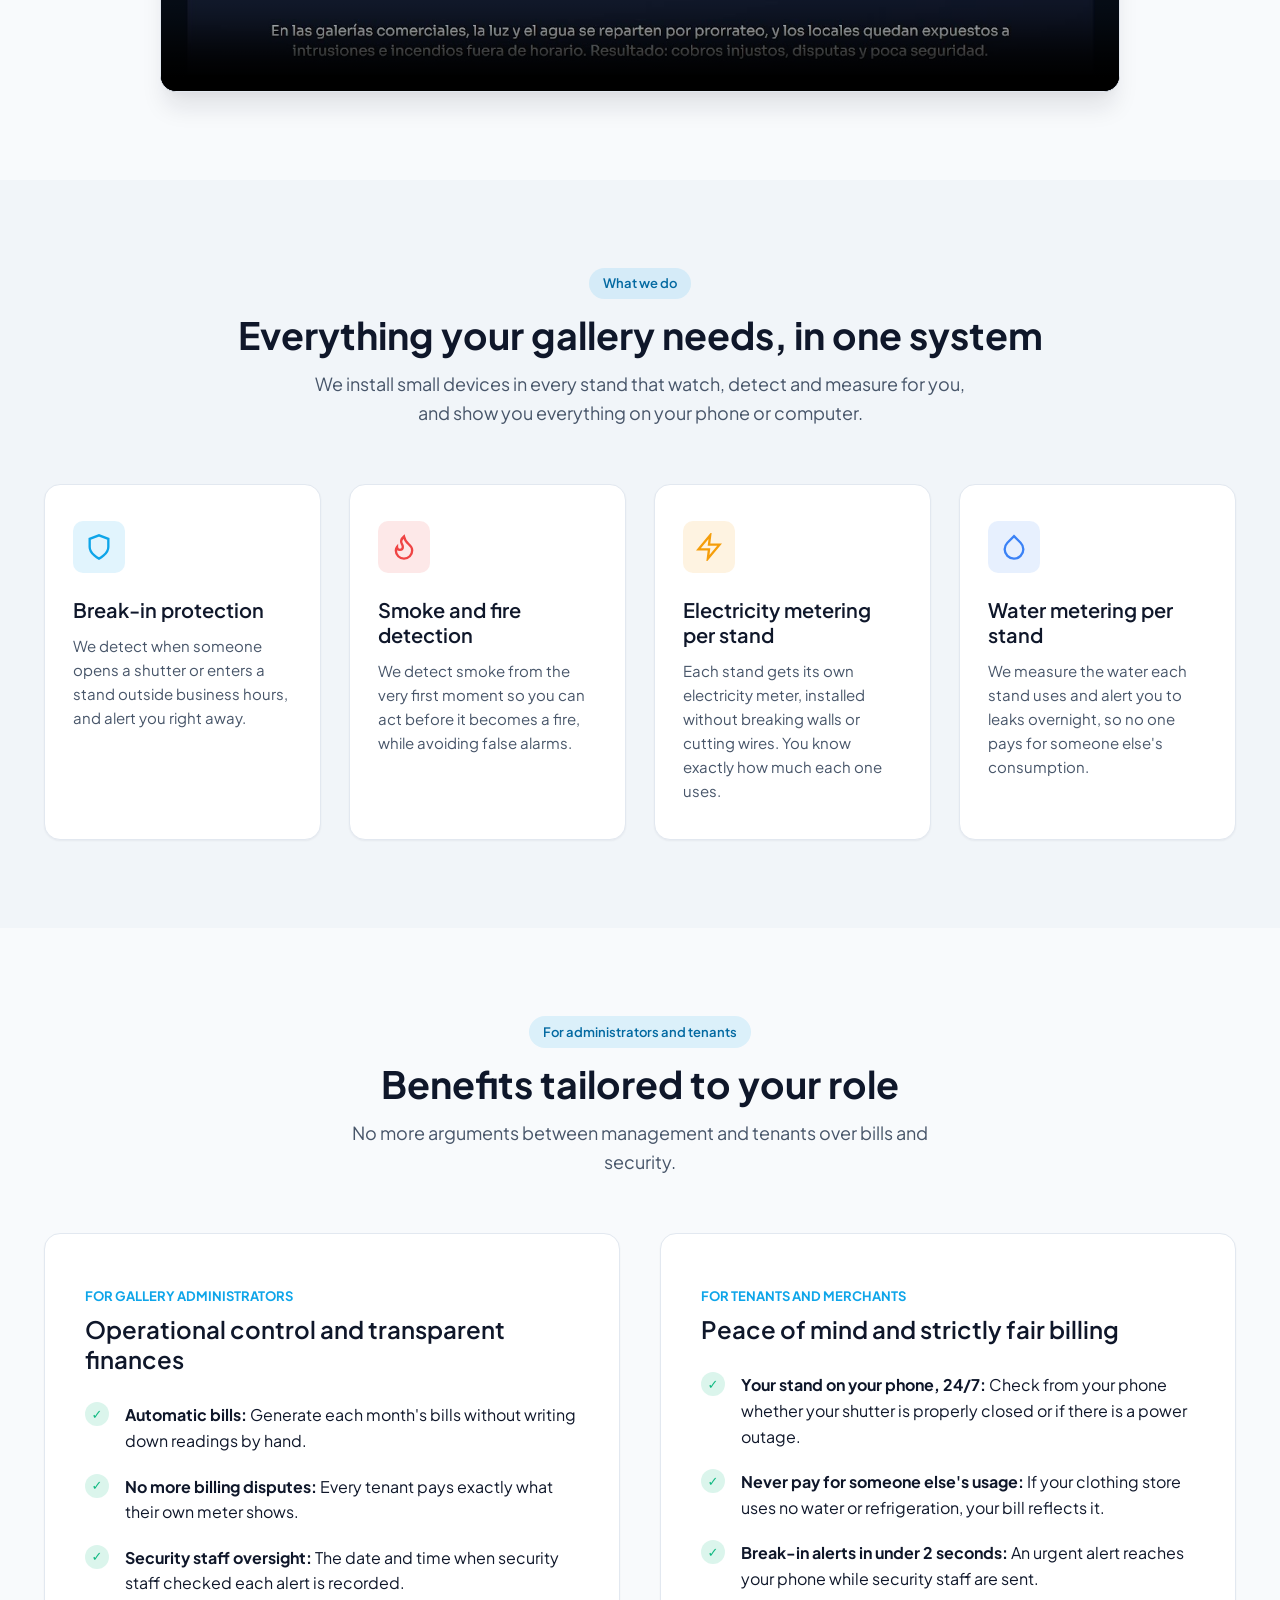
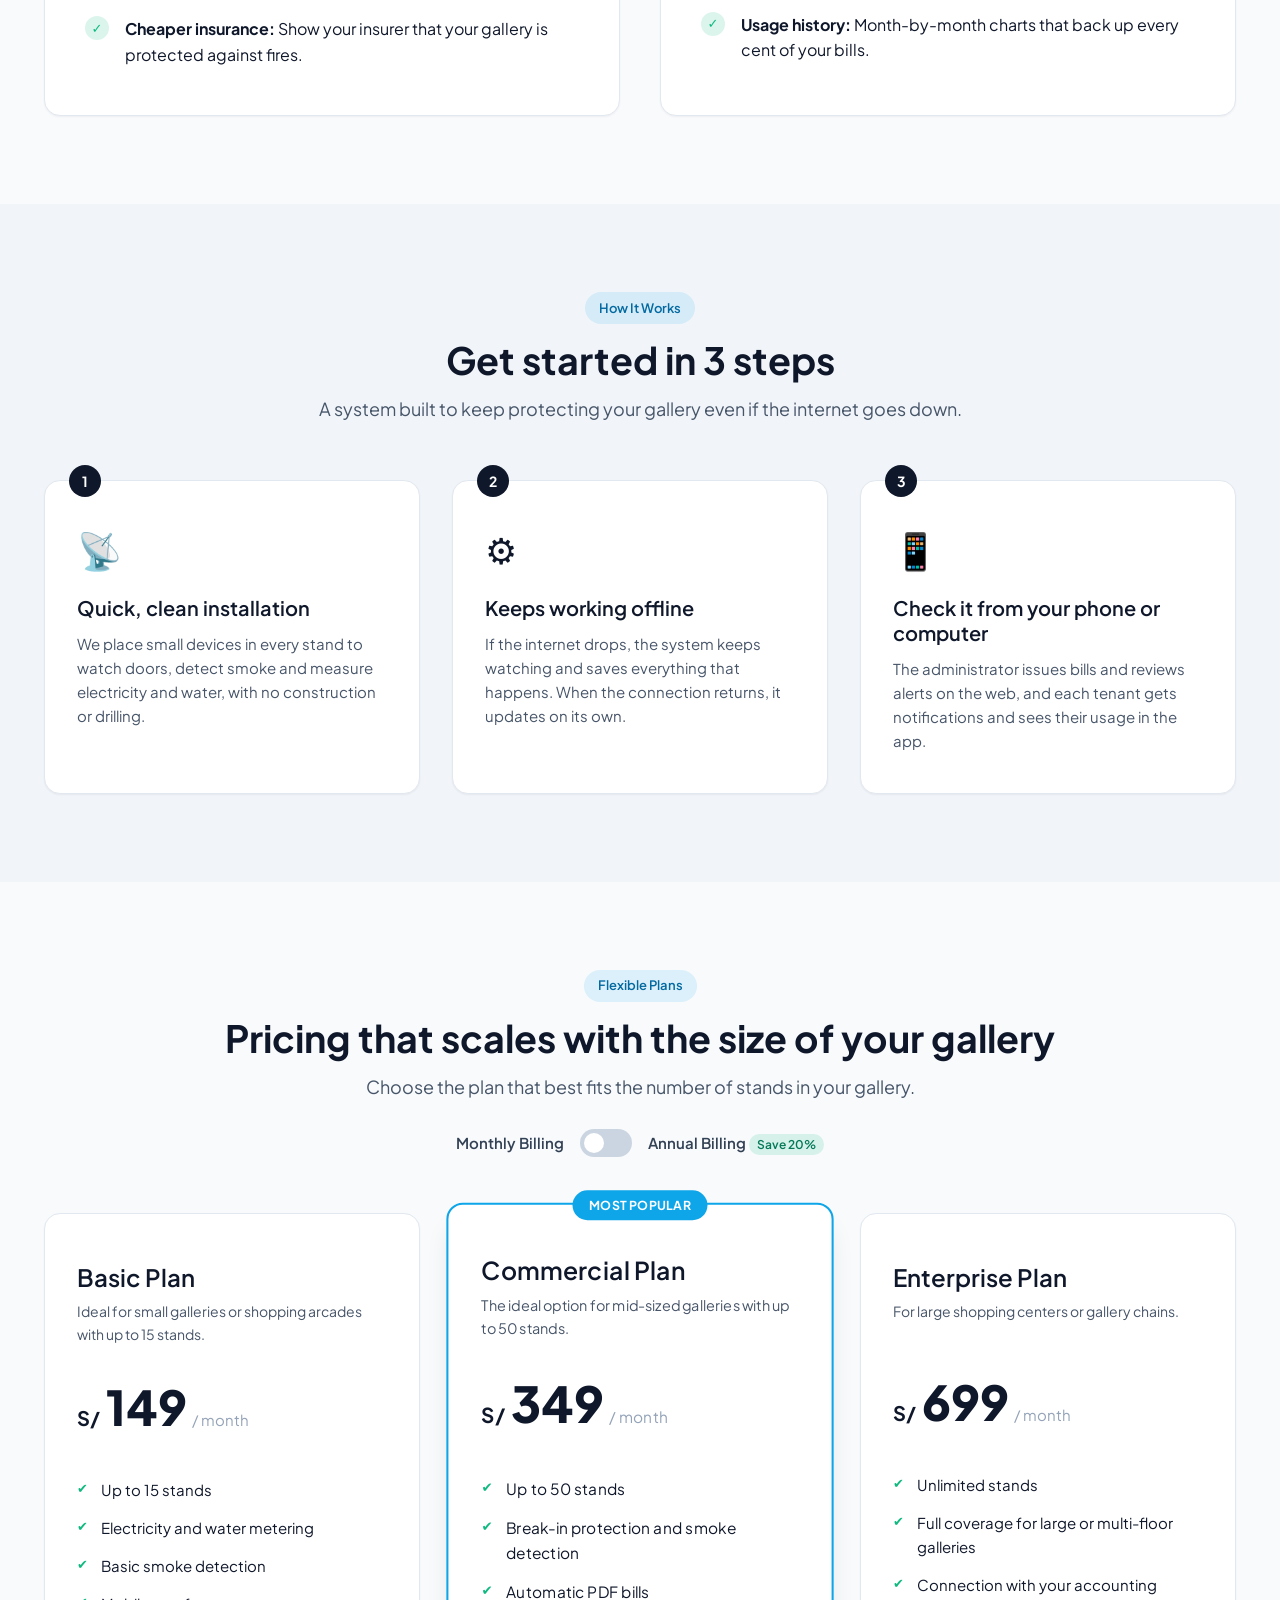
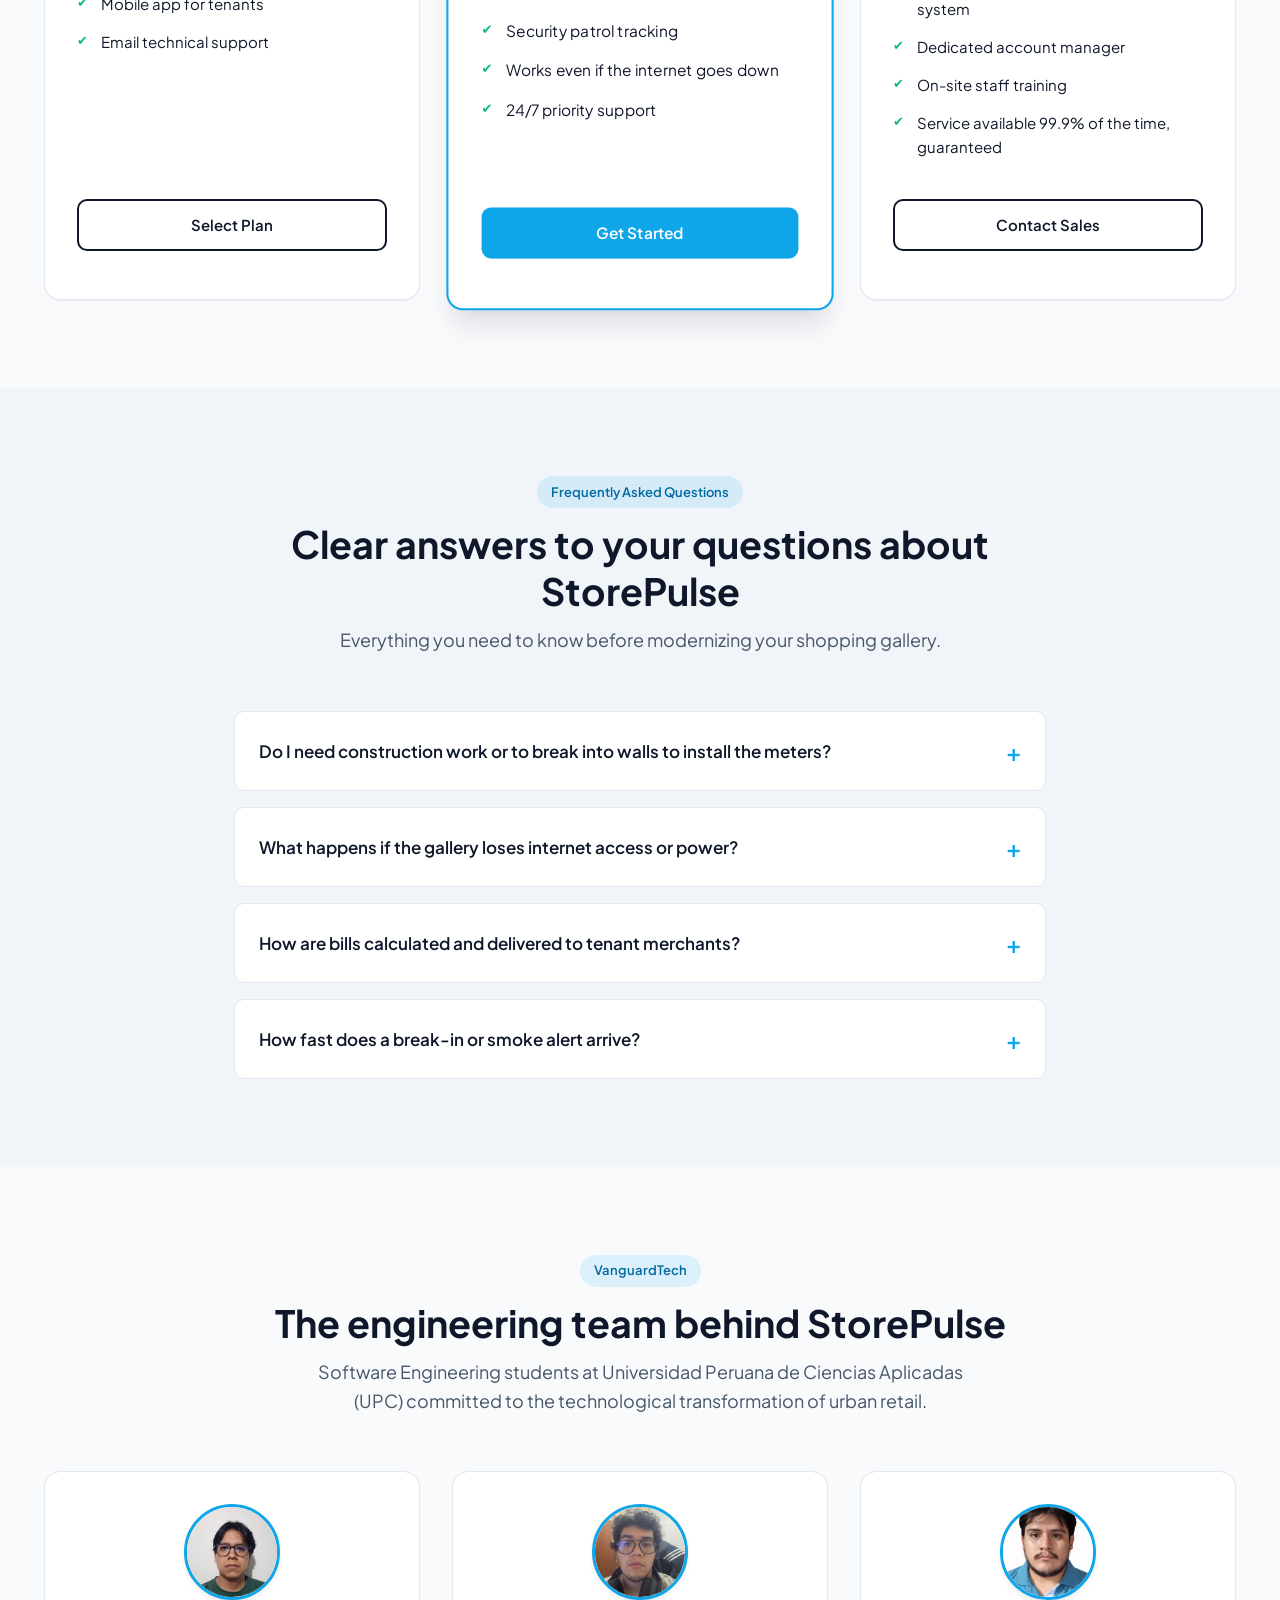
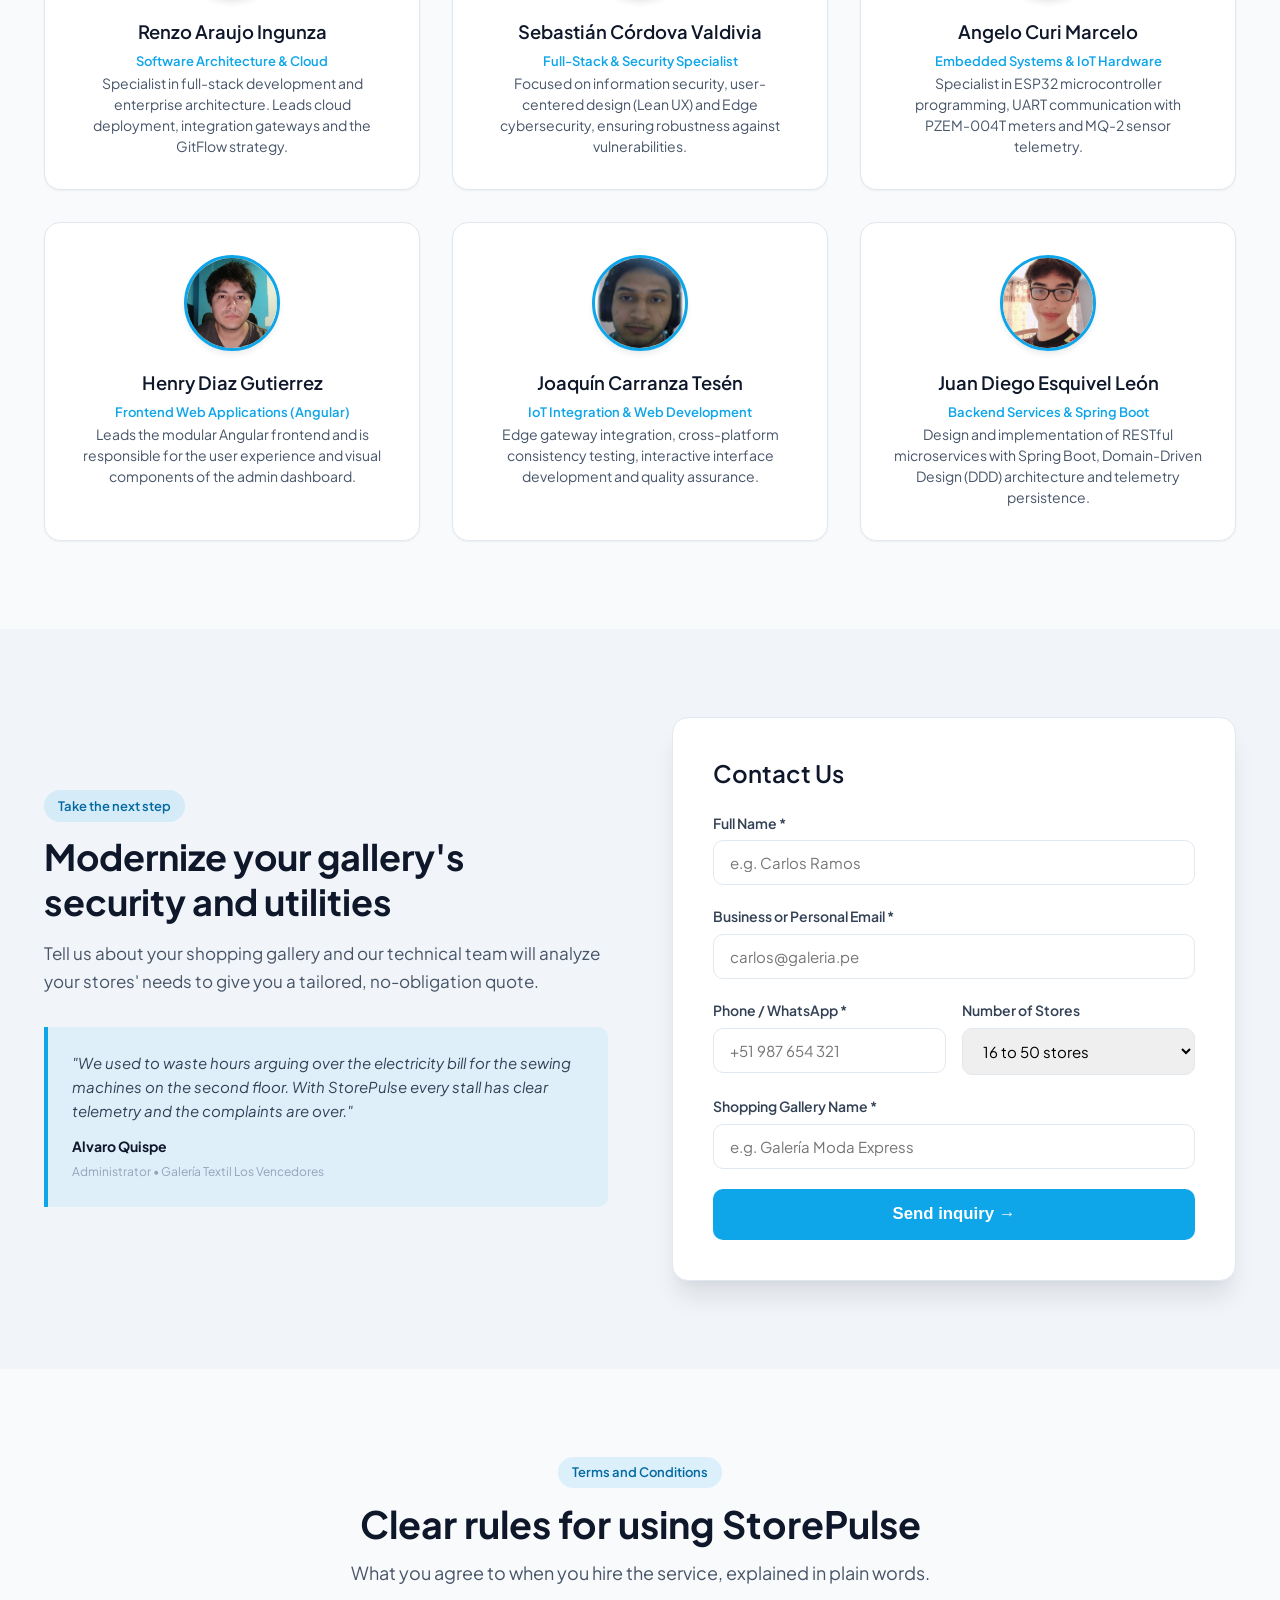
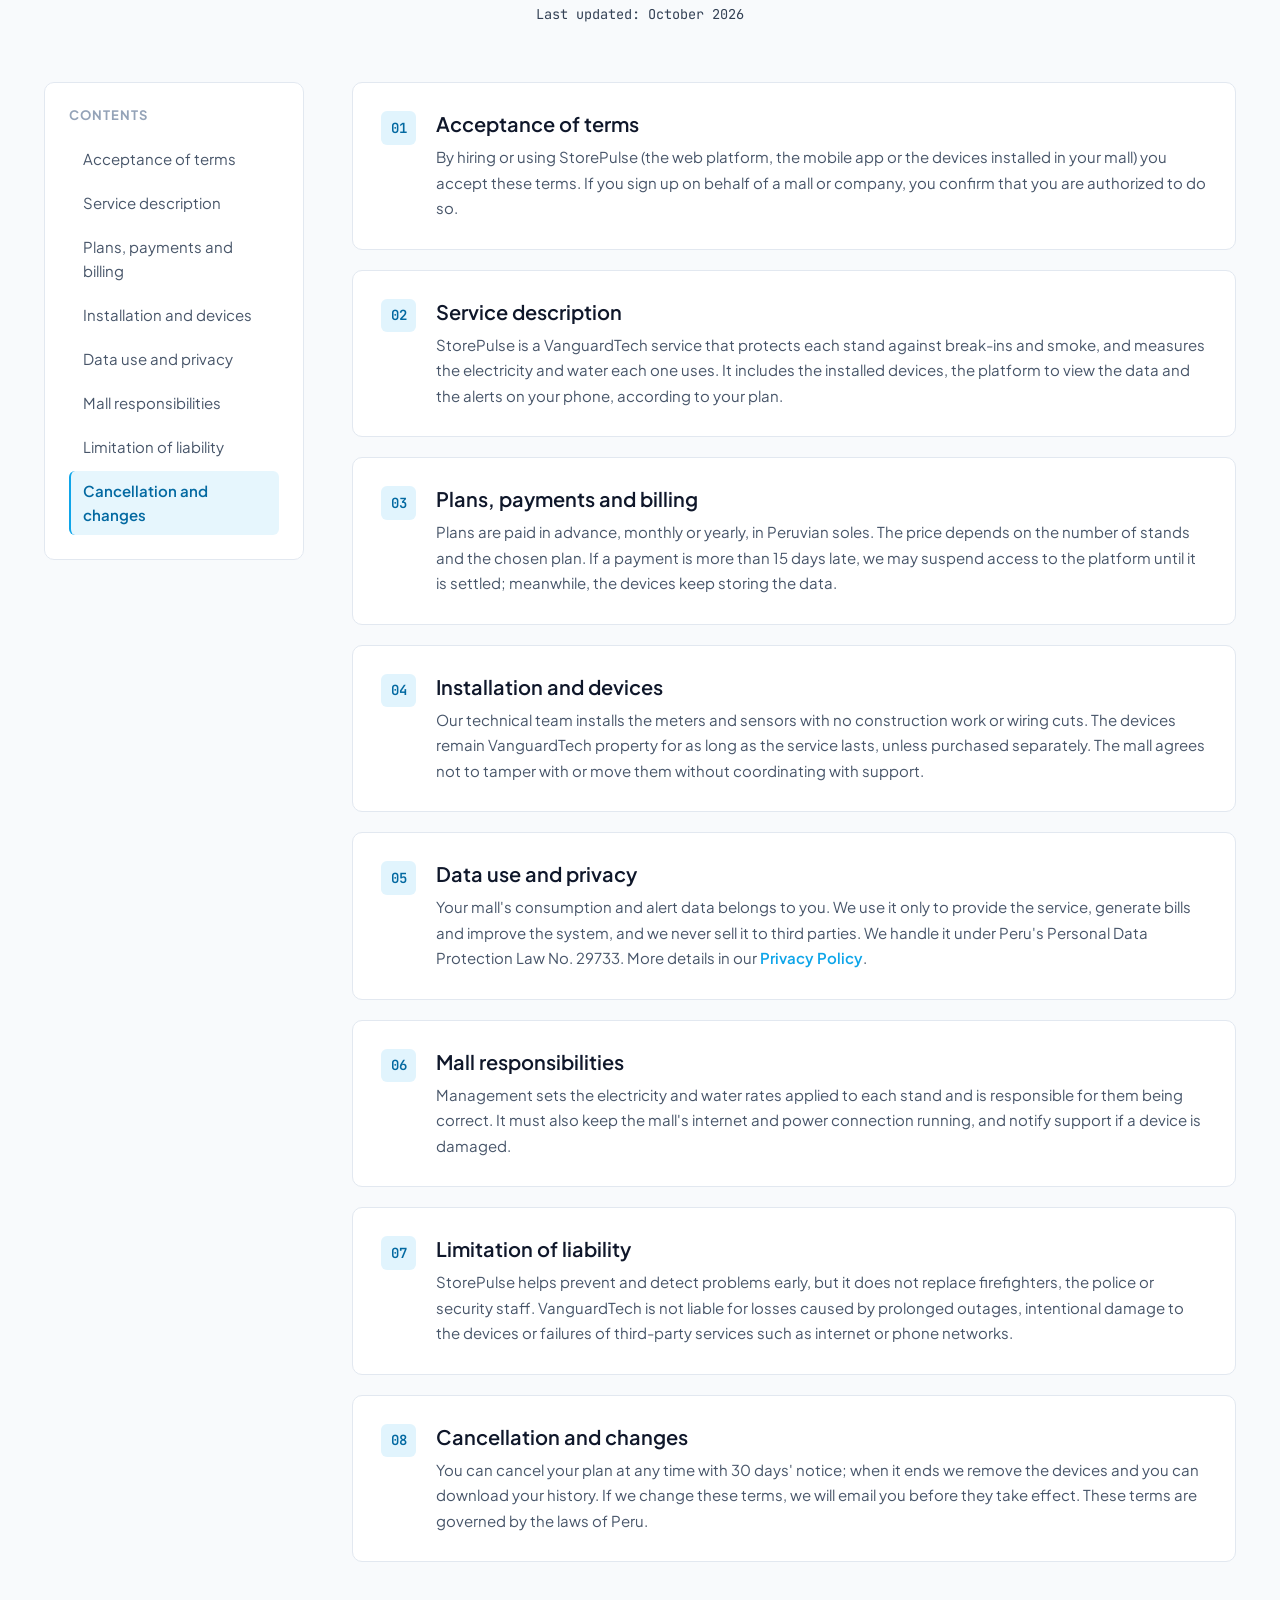
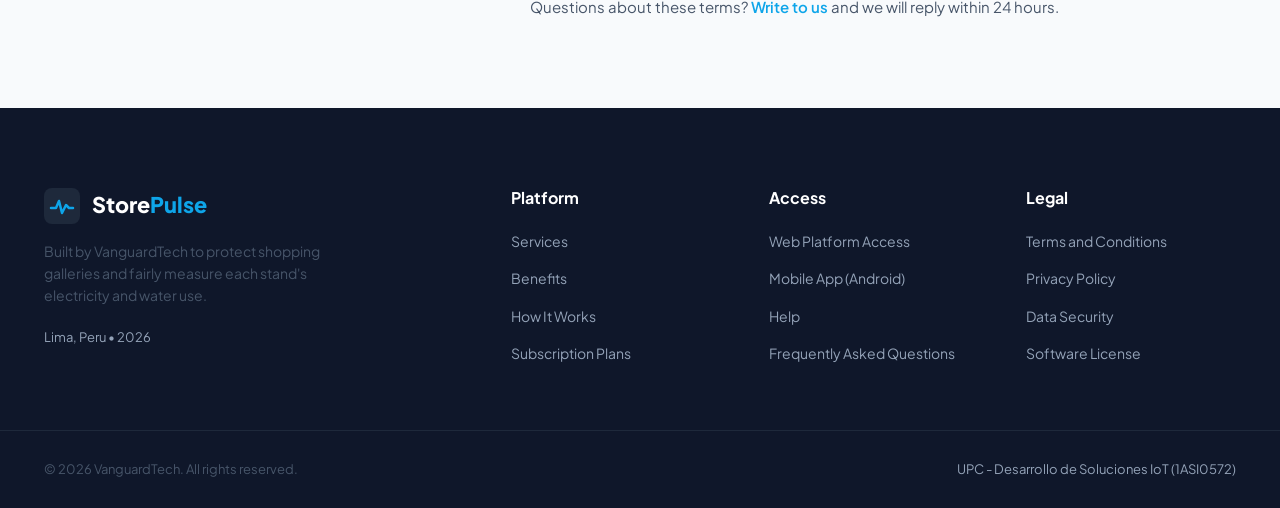
==== commit f5537ddf: "refactor(landing): replace demo cta, fix footer links, and improve navbar responsiveness" ====
--- a/index.html
+++ b/index.html
@@ -5,20 +5,20 @@
     <meta name="viewport" content="width=device-width, initial-scale=1.0">
     <title data-i18n="meta.title">StorePulse | El pulso inteligente y seguro de tu galería comercial</title>
 
-    <!-- SEO & Metadatos Canónicos -->
+    <!-- SEO & Canonical Metadata -->
     <meta name="description" data-i18n-content="meta.description" content="Plataforma IoT de supervisión perimetral, detección temprana de incendios y sub-medición justa de luz y agua para galerías comerciales urbanas por VanguardTech.">
     <meta name="keywords" content="IoT, galería comercial, submedición, PZEM-004T, detección de humo, ESP32, seguridad perimetral, telemetría comercial, VanguardTech, StorePulse">
     <meta name="author" content="VanguardTech">
     <meta name="robots" content="index, follow">
 
-    <!-- Open Graph / Redes Sociales -->
+    <!-- Open Graph / Social Sharing -->
     <meta property="og:type" content="website">
     <meta property="og:title" content="StorePulse | Seguridad y cobro justo de luz y agua para galerías comerciales">
     <meta property="og:description" content="Protege cada stand contra robos e incendios, y acaba con las discusiones por los recibos de luz y agua.">
     <meta property="og:image" content="assets/branding/storepulse-preview.png">
     <meta property="og:url" content="https://storepulse.vanguardtech.pe/">
 
-    <!-- Tipografía Oficial: Plus Jakarta Sans & JetBrains Mono -->
+    <!-- Typography: Plus Jakarta Sans & JetBrains Mono -->
     <link rel="preconnect" href="https://fonts.googleapis.com">
     <link rel="preconnect" href="https://fonts.gstatic.com" crossorigin>
     <link href="https://fonts.googleapis.com/css2?family=JetBrains+Mono:wght@400;500;600&family=Plus+Jakarta+Sans:wght@400;500;600;700;800&display=swap" rel="stylesheet">
@@ -29,12 +29,12 @@
 <body>
 
 <!-- ========================================================================= -->
-<!-- 1. HEADER / NAVBAR STICKY (VS-01, VS-06)                                   -->
+<!-- 1. HEADER / STICKY NAVBAR                                                 -->
 <!-- ========================================================================= -->
 <header class="navbar" id="navbar">
     <div class="nav-container">
         <a href="#inicio" class="nav-brand">
-            <!-- Logotipo SVG integrado -->
+            <!-- Inline SVG Logo -->
             <svg class="brand-logo" viewBox="0 0 36 36" fill="none" xmlns="http://www.w3.org/2000/svg">
                 <rect width="36" height="36" rx="8" fill="#0F172A"/>
                 <path d="M7 20L12 20L15 13L18 25L22 17L25 20L29 20" stroke="#0EA5E9" stroke-width="2.5" stroke-linecap="round" stroke-linejoin="round"/>
@@ -54,14 +54,14 @@
             </ul>
 
             <div class="nav-actions">
-                <!-- Selector de idioma ES / EN -->
+                <!-- Language Switcher (EN / ES) -->
                 <div class="lang-switch" role="group" aria-label="Language" data-i18n-aria-label="nav.langGroup">
                     <svg class="lang-icon" viewBox="0 0 24 24" fill="none" stroke="currentColor" stroke-width="2" aria-hidden="true"><circle cx="12" cy="12" r="10"/><path d="M2 12h20"/><path d="M12 2a15.3 15.3 0 0 1 4 10 15.3 15.3 0 0 1-4 10 15.3 15.3 0 0 1-4-10 15.3 15.3 0 0 1 4-10z"/></svg>
                     <button type="button" class="lang-option active" data-lang="en" aria-pressed="true" title="English">EN</button>
                     <button type="button" class="lang-option" data-lang="es" aria-pressed="false" title="Español">ES</button>
                 </div>
                 <a href="https://storepulse-web-app.firebaseapp.com/iam/sign-in?returnUrl=%2Fdashboard" class="btn-text" target="_blank" rel="noopener noreferrer" data-i18n="nav.login">Iniciar Sesión</a>
-                <a href="#contacto" class="btn btn-primary btn-sm" data-i18n="nav.requestDemo">Solicitar Demo</a>
+                <a href="https://storepulse-web-app.firebaseapp.com/iam/sign-up" class="btn btn-primary btn-sm" target="_blank" rel="noopener noreferrer" data-i18n="nav.getStarted">Comenzar ahora</a>
             </div>
         </nav>
 
@@ -75,7 +75,7 @@
 
 <main>
     <!-- ========================================================================= -->
-    <!-- 2. HERO SECTION / PROPUESTA DE VALOR (VS-01)                              -->
+    <!-- 2. HERO SECTION / VALUE PROPOSITION                                       -->
     <!-- ========================================================================= -->
     <section class="hero-section" id="inicio">
         <div class="container hero-grid">
@@ -126,7 +126,7 @@
                         <span class="badge-status badge-success" data-i18n="hero.status">En línea &bull; Normal</span>
                     </div>
 
-                    <!-- Panel de telemetría simulada en tiempo real -->
+                    <!-- Simulated real-time telemetry panel -->
                     <div class="telemetry-widgets">
                         <div class="widget-metric">
                             <span class="widget-title" data-i18n="hero.energyTitle">ENERGÍA ACTIVA (PZEM-004T)</span>
@@ -173,7 +173,7 @@
     </section>
 
     <!-- ========================================================================= -->
-    <!-- 2. ACERCA DEL PRODUCTO / VIDEO                                            -->
+    <!-- 3. ABOUT THE PRODUCT / VIDEO                                              -->
     <!-- ========================================================================= -->
     <section class="section" id="producto">
         <div class="container">
@@ -197,7 +197,7 @@
     </section>
 
     <!-- ========================================================================= -->
-    <!-- 3. WHAT WE OFFER / SOLUCIONES IOT (VS-01)                                 -->
+    <!-- 4. WHAT WE OFFER / IOT SOLUTIONS                                          -->
     <!-- ========================================================================= -->
     <section class="section section-alt" id="servicios">
         <div class="container">
@@ -254,7 +254,7 @@
     </section>
 
     <!-- ========================================================================= -->
-    <!-- 4. BENEFICIOS SEGÚN SEGMENTO (VS-02)                                      -->
+    <!-- 5. BENEFITS BY SEGMENT                                                    -->
     <!-- ========================================================================= -->
     <section class="section" id="beneficios">
         <div class="container">
@@ -267,7 +267,7 @@
             </div>
 
             <div class="benefits-grid">
-                <!-- Segmento 1: Administradores -->
+                <!-- Segment 1: Administrators -->
                 <div class="benefit-box">
                     <div class="benefit-header">
                         <span class="role-badge" data-i18n="benefits.admin.role">Para Administradores de Galerías</span>
@@ -301,7 +301,7 @@
                     </ul>
                 </div>
 
-                <!-- Segmento 2: Inquilinos -->
+                <!-- Segment 2: Tenants -->
                 <div class="benefit-box">
                     <div class="benefit-header">
                         <span class="role-badge" data-i18n="benefits.tenant.role">Para Inquilinos y Comerciantes</span>
@@ -339,7 +339,7 @@
     </section>
 
     <!-- ========================================================================= -->
-    <!-- 5. CÓMO FUNCIONA / FLUJO DE LA SOLUCIÓN (VS-03)                            -->
+    <!-- 6. HOW IT WORKS / SOLUTION FLOW                                           -->
     <!-- ========================================================================= -->
     <section class="section section-alt" id="como-funciona">
         <div class="container">
@@ -383,7 +383,7 @@
     </section>
 
     <!-- ========================================================================= -->
-    <!-- 6. PLANES DE SUSCRIPCIÓN / PRICING TABLE (VS-04)                          -->
+    <!-- 7. SUBSCRIPTION PLANS / PRICING TABLE                                     -->
     <!-- ========================================================================= -->
     <section class="section" id="planes">
         <div class="container">
@@ -394,7 +394,7 @@
                     Elige el plan SaaS que mejor se adapte a tu número de locales comerciales monitoreados.
                 </p>
 
-                <!-- Toggle Mensual / Anual -->
+                <!-- Monthly / Annual Toggle -->
                 <div class="billing-toggle-container">
                     <span class="billing-option" id="labelMonthly" data-i18n="plans.billingMonthly">Facturación Mensual</span>
                     <label class="switch">
@@ -408,7 +408,7 @@
             </div>
 
             <div class="pricing-grid">
-                <!-- Plan Básico -->
+                <!-- Basic Plan -->
                 <div class="pricing-card">
                     <div class="pricing-header">
                         <h3 class="plan-name" data-i18n="plans.basic.name">Plan Básico</h3>
@@ -429,7 +429,7 @@
                     <a href="#contacto" class="btn btn-outline btn-block" data-i18n="plans.basic.cta">Seleccionar Plan</a>
                 </div>
 
-                <!-- Plan Comercial (Destacado) -->
+                <!-- Commercial Plan (Featured) -->
                 <div class="pricing-card pricing-featured">
                     <div class="featured-ribbon" data-i18n="plans.popular">Más Popular</div>
                     <div class="pricing-header">
@@ -452,7 +452,7 @@
                     <a href="#contacto" class="btn btn-primary btn-block" data-i18n="plans.commercial.cta">Comenzar Ahora</a>
                 </div>
 
-                <!-- Plan Corporativo -->
+                <!-- Corporate Plan -->
                 <div class="pricing-card">
                     <div class="pricing-header">
                         <h3 class="plan-name" data-i18n="plans.corporate.name">Plan Corporativo</h3>
@@ -478,7 +478,7 @@
     </section>
 
     <!-- ========================================================================= -->
-    <!-- 7. PREGUNTAS FRECUENTES / FAQ ACCORDION (VS-05)                           -->
+    <!-- 8. FREQUENTLY ASKED QUESTIONS / FAQ ACCORDION                             -->
     <!-- ========================================================================= -->
     <section class="section section-alt" id="faq">
         <div class="container container-narrow">
@@ -535,7 +535,7 @@
     </section>
 
     <!-- ========================================================================= -->
-    <!-- 8. SOBRE NOSOTROS Y NUESTRO EQUIPO (VS-07)                                 -->
+    <!-- 9. ABOUT US & OUR TEAM                                                    -->
     <!-- ========================================================================= -->
     <section class="section" id="equipo">
         <div class="container">
@@ -623,7 +623,7 @@
     </section>
 
     <!-- ========================================================================= -->
-    <!-- 9. TESTIMONIOS Y FORMULARIO DE CONTACTO / DEMO (VS-06)                    -->
+    <!-- 10. TESTIMONIALS & CONTACT FORM                                           -->
     <!-- ========================================================================= -->
     <section class="section section-alt" id="contacto">
         <div class="container">
@@ -632,7 +632,7 @@
                     <span class="badge badge-accent" data-i18n="contact.badge">Da el siguiente paso</span>
                     <h2 class="cta-title" data-i18n="contact.title">Moderniza la seguridad y los servicios de tu galería</h2>
                     <p class="cta-text" data-i18n="contact.text">
-                        Agenda una demostración guiada con nuestro equipo técnico. Analizaremos las necesidades particulares de tus locales y te brindaremos un presupuesto a medida sin compromiso.
+                        Cuéntanos sobre tu galería y nuestro equipo técnico analizará las necesidades particulares de tus locales para brindarte un presupuesto a medida sin compromiso.
                     </p>
 
                     <div class="quote-card">
@@ -647,7 +647,7 @@
                 </div>
 
                 <div class="contact-card">
-                    <h3 class="form-title" data-i18n="form.title">Solicitar Demostración</h3>
+                    <h3 class="form-title" data-i18n="form.title">Contáctanos</h3>
                     <form id="demoForm" class="demo-form" novalidate>
                         <div class="form-group">
                             <label for="fullName" data-i18n="form.nameLabel">Nombre y Apellidos *</label>
@@ -684,7 +684,7 @@
                         </div>
 
                         <button type="submit" class="btn btn-primary btn-block btn-lg" id="submitBtn" data-i18n="form.submit">
-                            Solicitar Demostración Gratuita &rarr;
+                            Enviar consulta &rarr;
                         </button>
 
                         <div class="form-success" id="formSuccess" data-i18n="form.success">
@@ -697,7 +697,7 @@
     </section>
 
     <!-- ========================================================================= -->
-    <!-- 10. TÉRMINOS Y CONDICIONES (VS-08)                                        -->
+    <!-- 11. TERMS AND CONDITIONS                                                  -->
     <!-- ========================================================================= -->
     <section class="section" id="terminos">
         <div class="container">
@@ -798,7 +798,7 @@
 </main>
 
 <!-- ========================================================================= -->
-<!-- 11. FOOTER / PIE DE PÁGINA (VS-08, VS-09)                                  -->
+<!-- 12. FOOTER                                                                -->
 <!-- ========================================================================= -->
 <footer class="footer">
     <div class="container footer-grid">
@@ -830,7 +830,7 @@
             <h4 class="footer-heading" data-i18n="footer.access">Acceso</h4>
             <ul class="footer-links">
                 <li><a href="https://storepulse-web-app.firebaseapp.com/iam/sign-in?returnUrl=%2Fdashboard" target="_blank" rel="noopener noreferrer" data-i18n="footer.webAccess">Acceso a Plataforma Web</a></li>
-                <li><a href="#contacto" data-i18n="footer.mobileApp">Descargar App Móvil (Próximamente)</a></li>
+                <li><a href="#contacto" data-i18n="footer.mobileApp">App Móvil (Android)</a></li>
                 <li><a href="#contacto" data-i18n="footer.support">Soporte Técnico</a></li>
                 <li><a href="#faq" data-i18n="footer.faq">Preguntas Frecuentes</a></li>
             </ul>
@@ -840,9 +840,9 @@
             <h4 class="footer-heading" data-i18n="footer.legal">Legal</h4>
             <ul class="footer-links">
                 <li><a href="#terminos" data-i18n="footer.terms">Términos y Condiciones</a></li>
-                <li><a href="public/sections/privacy.html" data-i18n="footer.privacy">Política de Privacidad (VS-09)</a></li>
-                <li><a href="#" data-i18n="footer.iotSecurity">Declaración de Seguridad IoT</a></li>
-                <li><a href="#" data-i18n="footer.license">Licencia de Software</a></li>
+                <li><a href="public/sections/privacy.html" data-i18n="footer.privacy">Política de Privacidad</a></li>
+                <li><a href="#terminos-5" data-i18n="footer.iotSecurity">Seguridad de tus datos</a></li>
+                <li><a href="#terminos" data-i18n="footer.license">Licencia de Software</a></li>
             </ul>
         </div>
     </div>
@@ -855,7 +855,7 @@
     </div>
 </footer>
 
-<!-- Traducciones (deben cargarse antes del motor i18n y de main.js) -->
+<!-- Translations (must load before the i18n engine and main.js) -->
 <script src="public/assets/scripts/translations/es.js"></script>
 <script src="public/assets/scripts/translations/en.js"></script>
 <script src="public/assets/scripts/i18n.js"></script>
--- a/public/assets/styles/styles.css
+++ b/public/assets/styles/styles.css
@@ -1,9 +1,9 @@
 /* ==========================================================================
-   STOREPULSE DESIGN TOKENS & STYLES (Capítulo V - Secciones 5.1 y 5.2)
+   STOREPULSE DESIGN TOKENS & STYLES
    ========================================================================== */
 
 :root {
-    /* Paleta Principal (Brand & Surface) */
+    /* Primary Palette (Brand & Surface) */
     --color-primary-navy: #0F172A;
     --color-accent-cyan: #0EA5E9;
     --color-accent-hover: #0284C7;
@@ -11,40 +11,40 @@
     --color-bg-clean: #F8FAFC;
     --color-surface-white: #FFFFFF;
 
-    /* Neutros de Soporte */
+    /* Supporting Neutrals */
     --color-border: #E2E8F0;
     --color-text-body: #475569;
     --color-text-muted: #94A3B8;
 
-    /* Semánticos Funcionales (Alineados al Hardware LED RGB) */
-    --color-semantic-red: #EF4444;     /* Intrusión / Humo MQ-2 */
-    --color-semantic-amber: #F59E0B;   /* Desviación / Modo Offline */
-    --color-semantic-green: #10B981;   /* Operación Normal / All-Clear */
-    --color-semantic-blue: #3B82F6;    /* Respaldo Batería 18650 */
-    --color-semantic-purple: #8B5CF6;  /* Diagnóstico de Hardware */
-
-    /* Tipografías */
+    /* Functional Semantics (Aligned with RGB LED Hardware) */
+    --color-semantic-red: #EF4444;     /* Intrusion / MQ-2 Smoke */
+    --color-semantic-amber: #F59E0B;   /* Deviation / Offline Mode */
+    --color-semantic-green: #10B981;   /* Normal Operation / All-Clear */
+    --color-semantic-blue: #3B82F6;    /* 18650 Battery Backup */
+    --color-semantic-purple: #8B5CF6;  /* Hardware Diagnostics */
+
+    /* Typography */
     --font-primary: 'Plus Jakarta Sans', system-ui, -apple-system, sans-serif;
     --font-mono: 'JetBrains Mono', monospace;
 
-    /* Sombras y Elevaciones */
+    /* Shadows and Elevations */
     --shadow-sm: 0 1px 2px 0 rgba(15, 23, 42, 0.05);
     --shadow-md: 0 4px 6px -1px rgba(15, 23, 42, 0.08), 0 2px 4px -2px rgba(15, 23, 42, 0.04);
     --shadow-lg: 0 10px 15px -3px rgba(15, 23, 42, 0.08), 0 4px 6px -4px rgba(15, 23, 42, 0.03);
     --shadow-xl: 0 20px 25px -5px rgba(15, 23, 42, 0.1), 0 8px 10px -6px rgba(15, 23, 42, 0.04);
 
-    /* Bordes Redondeados */
+    /* Border Radius */
     --radius-sm: 6px;
     --radius-md: 10px;
     --radius-lg: 16px;
     --radius-full: 9999px;
 
-    /* Transiciones */
+    /* Transitions */
     --transition-fast: 0.2s cubic-bezier(0.4, 0, 0.2, 1);
     --transition-normal: 0.3s cubic-bezier(0.4, 0, 0.2, 1);
 }
 
-/* Reset y Base */
+/* Reset and Base */
 *, *::before, *::after {
     box-sizing: border-box;
     margin: 0;
@@ -64,7 +64,7 @@
     -webkit-font-smoothing: antialiased;
 }
 
-/* Tipografía Modular */
+/* Modular Typography */
 h1, h2, h3, h4 {
     color: var(--color-primary-navy);
     font-weight: 700;
@@ -85,7 +85,7 @@
 ul { list-style: none; }
 img { max-width: 100%; display: block; }
 
-/* Contenedores */
+/* Containers */
 .container {
     width: 100%;
     max-width: 1240px;
@@ -124,7 +124,7 @@
 .text-mono { font-family: var(--font-mono), monospace;; font-size: 0.85rem; color: var(--color-secondary-slate); }
 .text-success { color: var(--color-semantic-green); font-weight: 600; }
 
-/* Badges y Chips */
+/* Badges and Chips */
 .badge {
     display: inline-flex;
     align-items: center;
@@ -159,7 +159,7 @@
     box-shadow: 0 0 0 2px rgba(16, 185, 129, 0.25);
 }
 
-/* Botones */
+/* Buttons */
 .btn {
     display: inline-flex;
     align-items: center;
@@ -284,11 +284,11 @@
     gap: 1rem;
 }
 
-/* Evita que los textos de la barra se partan en dos líneas */
+/* Prevent navbar text from wrapping onto two lines */
 .nav-link,
 .nav-actions a { white-space: nowrap; }
 
-/* Selector de idioma EN / ES (mismo lenguaje visual que badges y botones) */
+/* EN / ES language switcher (matches badge and button visual language) */
 .lang-switch {
     display: inline-flex;
     align-items: center;
@@ -339,7 +339,7 @@
     outline-offset: 2px;
 }
 
-/* Páginas legales: selector arriba a la derecha */
+/* Legal pages: switcher aligned top right */
 .lang-switch-page {
     float: right;
     margin-bottom: 1rem;
@@ -413,7 +413,7 @@
 .proof-label { font-size: 0.78rem; color: var(--color-text-muted); }
 .proof-divider { width: 1px; height: 36px; background-color: var(--color-border); }
 
-/* Tarjeta Glassmorphic Hero */
+/* Hero Glassmorphic Telemetry Card */
 .telemetry-card-glass {
     background: rgba(255, 255, 255, 0.95);
     border: 1px solid rgba(226, 232, 240, 0.8);
@@ -577,7 +577,7 @@
 .card-text { font-size: 0.9375rem; }
 
 /* ==========================================================================
-   4. BENEFICIOS POR SEGMENTO
+   4. BENEFITS BY SEGMENT
    ========================================================================== */
 .benefits-grid {
     display: grid;
@@ -634,7 +634,7 @@
 }
 
 /* ==========================================================================
-   5. CÓMO FUNCIONA / STEPS
+   5. HOW IT WORKS / STEPS
    ========================================================================== */
 .steps-container {
     display: grid;
@@ -676,7 +676,7 @@
 .step-text { font-size: 0.9375rem; }
 
 /* ==========================================================================
-   6. PLANES DE SUSCRIPCIÓN
+   6. SUBSCRIPTION PLANS
    ========================================================================== */
 .billing-toggle-container {
     display: flex;
@@ -861,7 +861,7 @@
 }
 
 /* ==========================================================================
-   8. NUESTRO EQUIPO
+   8. OUR TEAM
    ========================================================================== */
 .team-grid {
     display: grid;
@@ -905,7 +905,7 @@
 .team-bio { font-size: 0.875rem; line-height: 1.5; color: var(--color-text-body); }
 
 /* ==========================================================================
-   9. CTA & FORMULARIO
+   9. CTA & CONTACT FORM
    ========================================================================== */
 .cta-contact-wrapper {
     display: grid;
@@ -1055,7 +1055,7 @@
 }
 
 /* ==========================================================================
-   10. TÉRMINOS Y CONDICIONES
+   11. TERMS AND CONDITIONS
    ========================================================================== */
 .terms-updated {
     display: inline-block;
@@ -1175,9 +1175,9 @@
 }
 
 /* ==========================================================================
-   RESPONSIVE DESIGN (Tablets y Dispositivos Móviles)
+   RESPONSIVE DESIGN (Tablets and Mobile Devices)
    ========================================================================== */
-/* Video del producto */
+/* Product video */
 .product-video-frame {
     max-width: 960px;
     margin-inline: auto;
@@ -1218,9 +1218,7 @@
     }
 
     .terms-index { position: static; }
-}
-
-@media (max-width: 768px) {
+
     .nav-menu {
         position: fixed;
         top: 72px;
@@ -1251,8 +1249,12 @@
 
     .nav-actions .btn { width: 100%; }
 
+    .nav-actions .lang-switch { align-self: center; }
+
     .nav-toggle { display: flex; }
-
+}
+
+@media (max-width: 768px) {
     .hero-proof {
         flex-direction: column;
         align-items: flex-start;
@@ -1279,7 +1281,6 @@
         gap: 0.5rem;
         text-align: center;
     }
-    .nav-actions .lang-switch { align-self: center; }
     .terms-index { padding: 1rem; }
 
     .terms-index-list {
